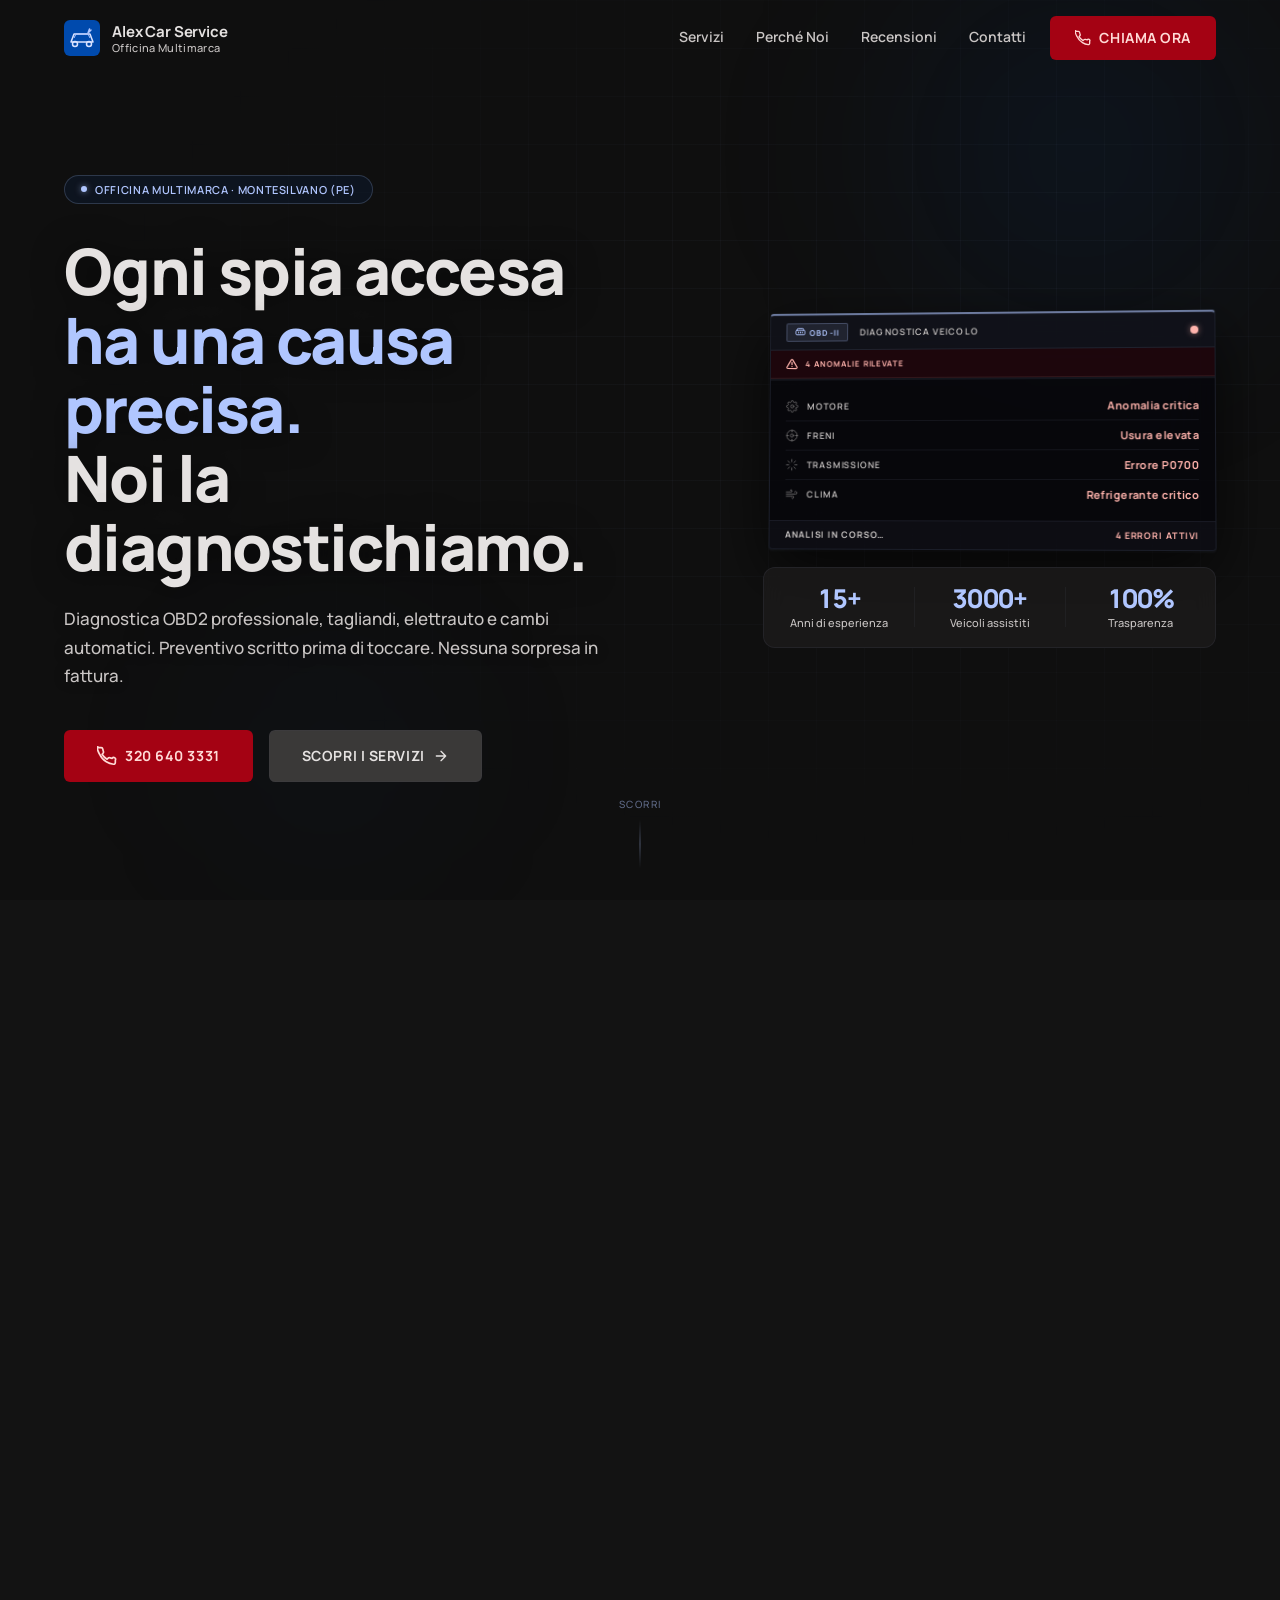
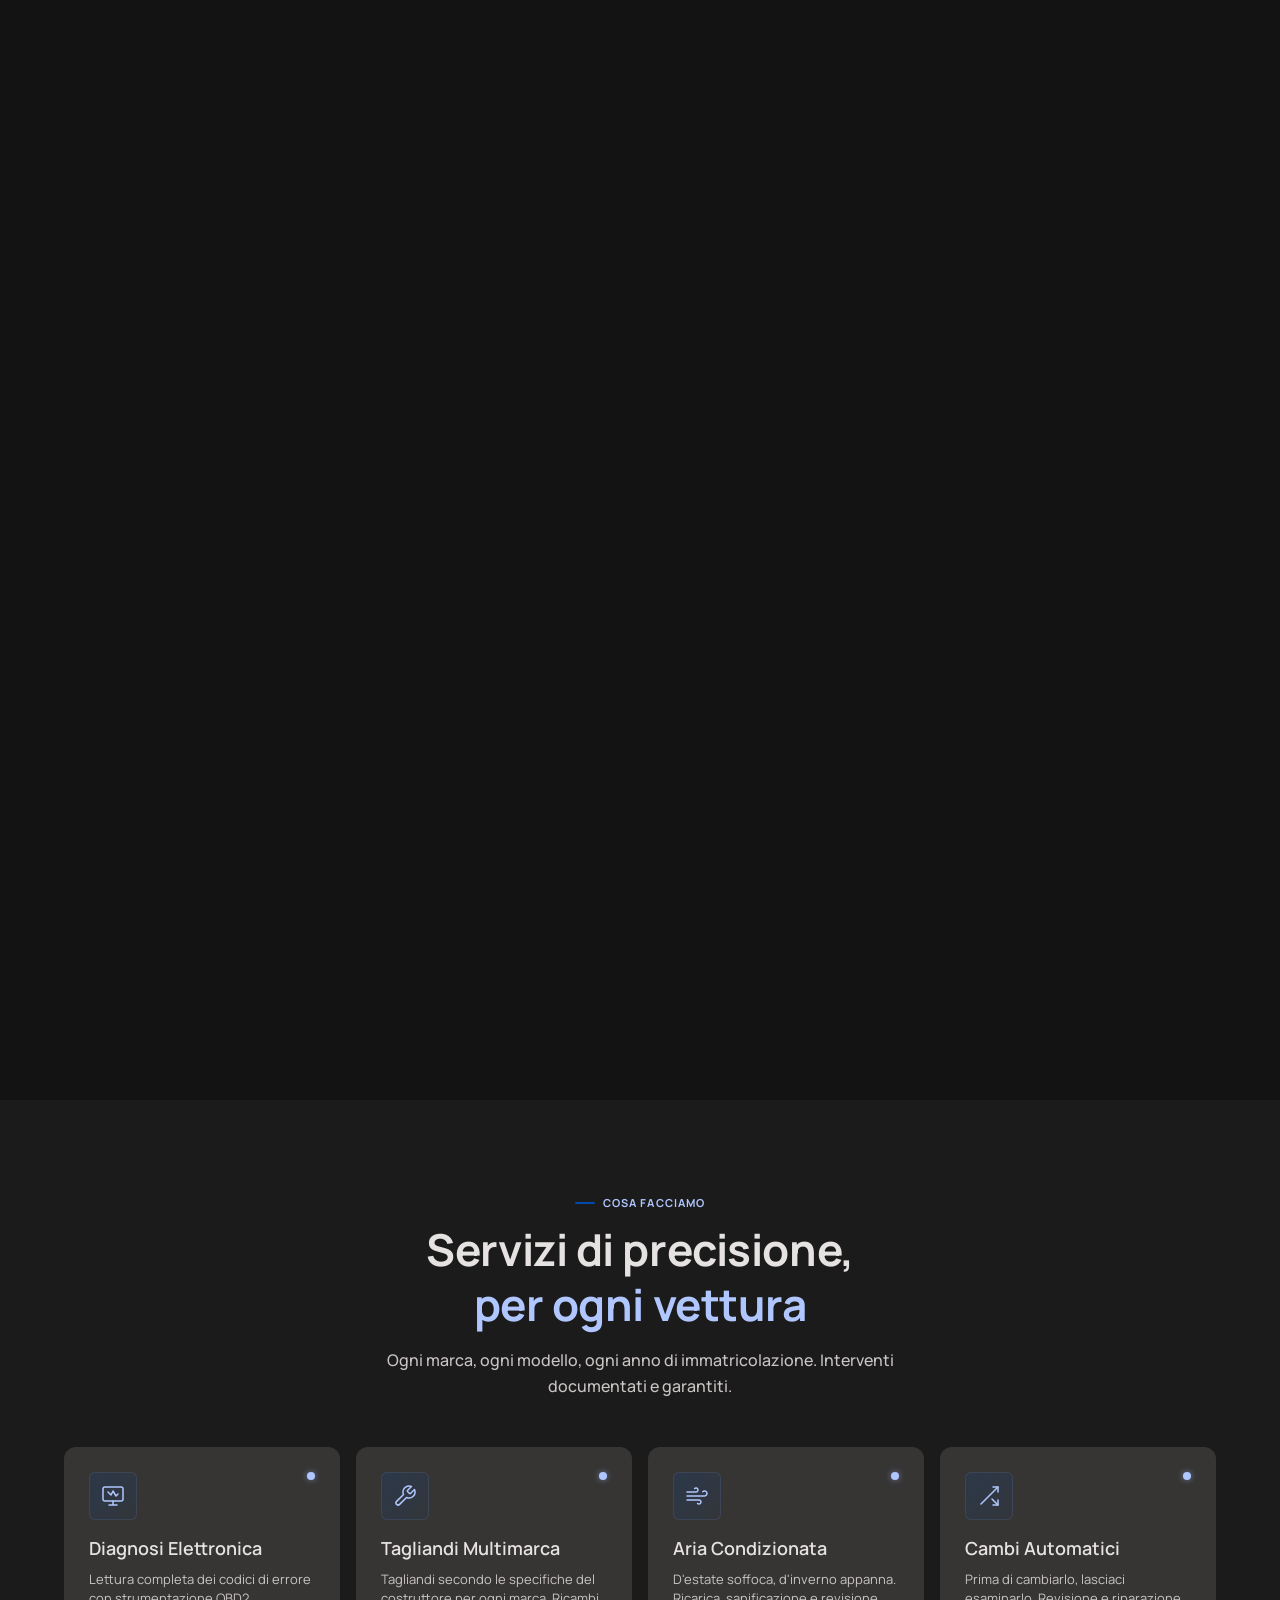
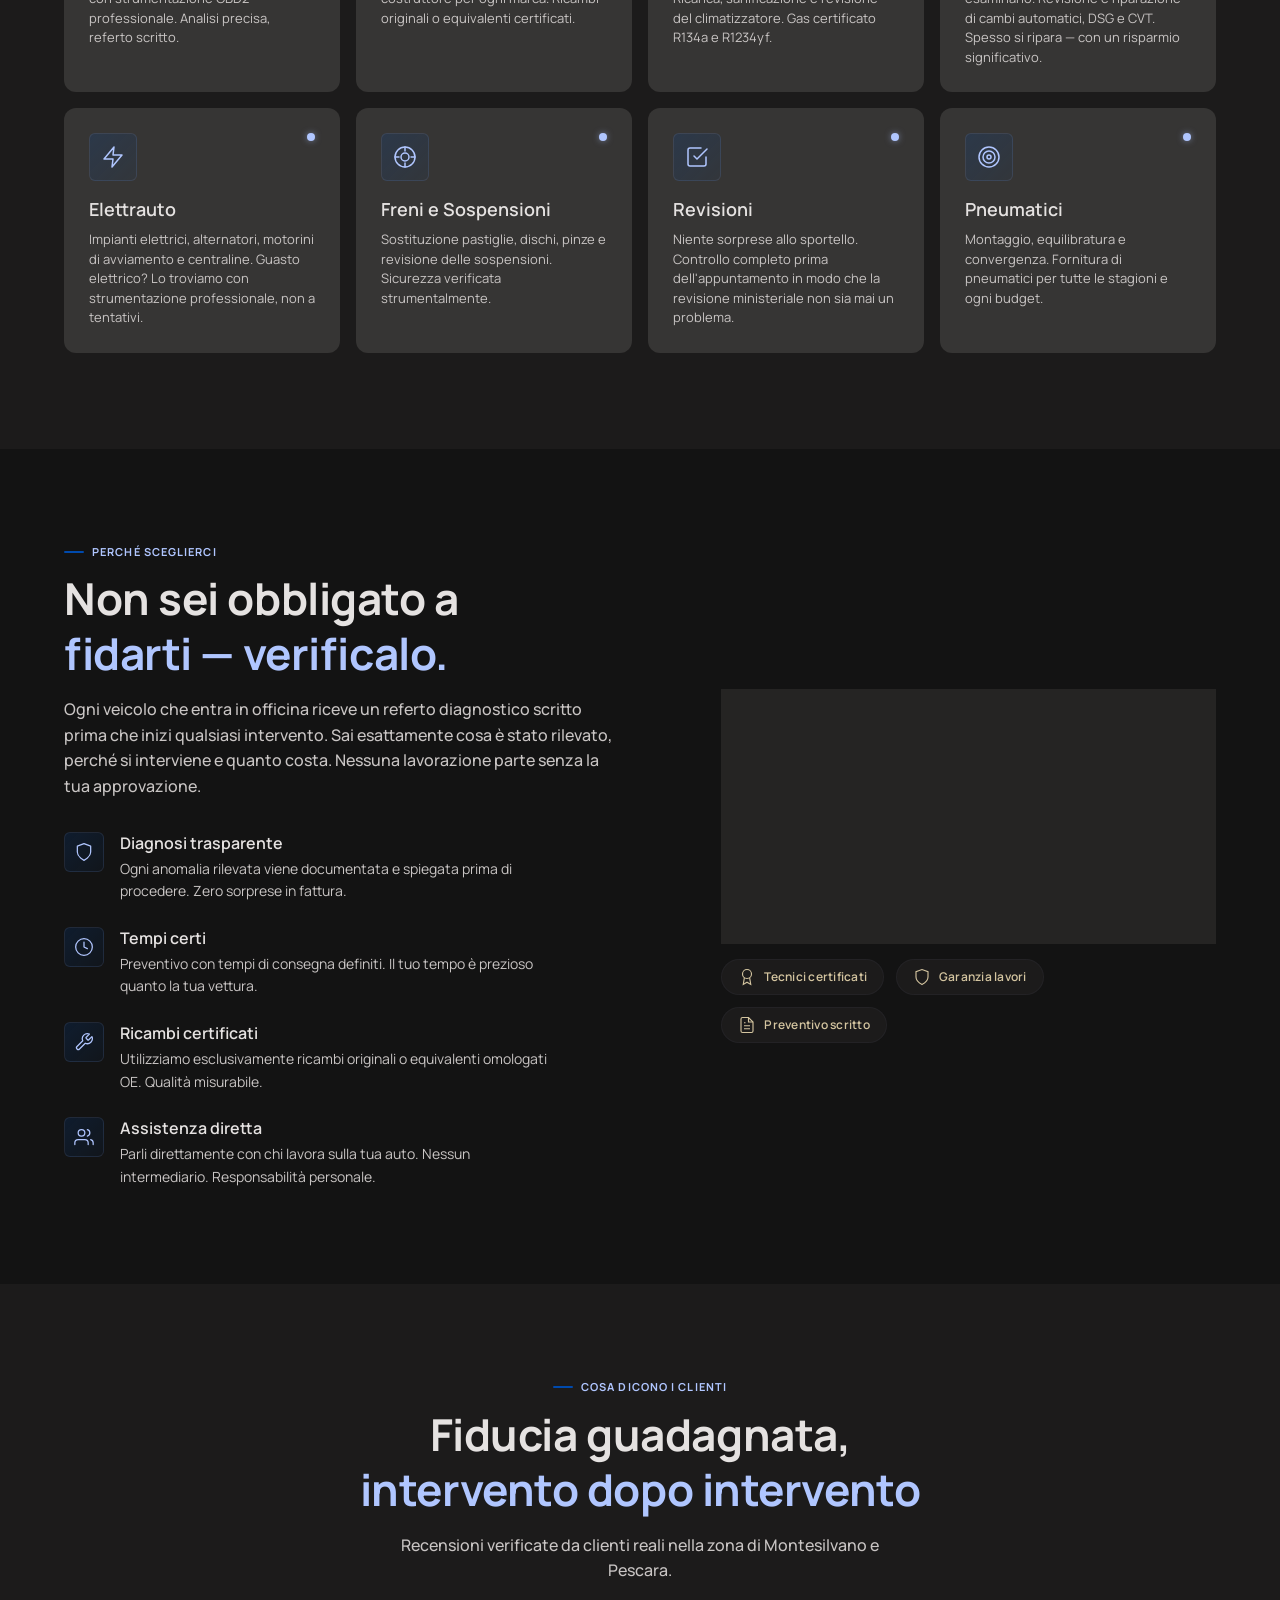
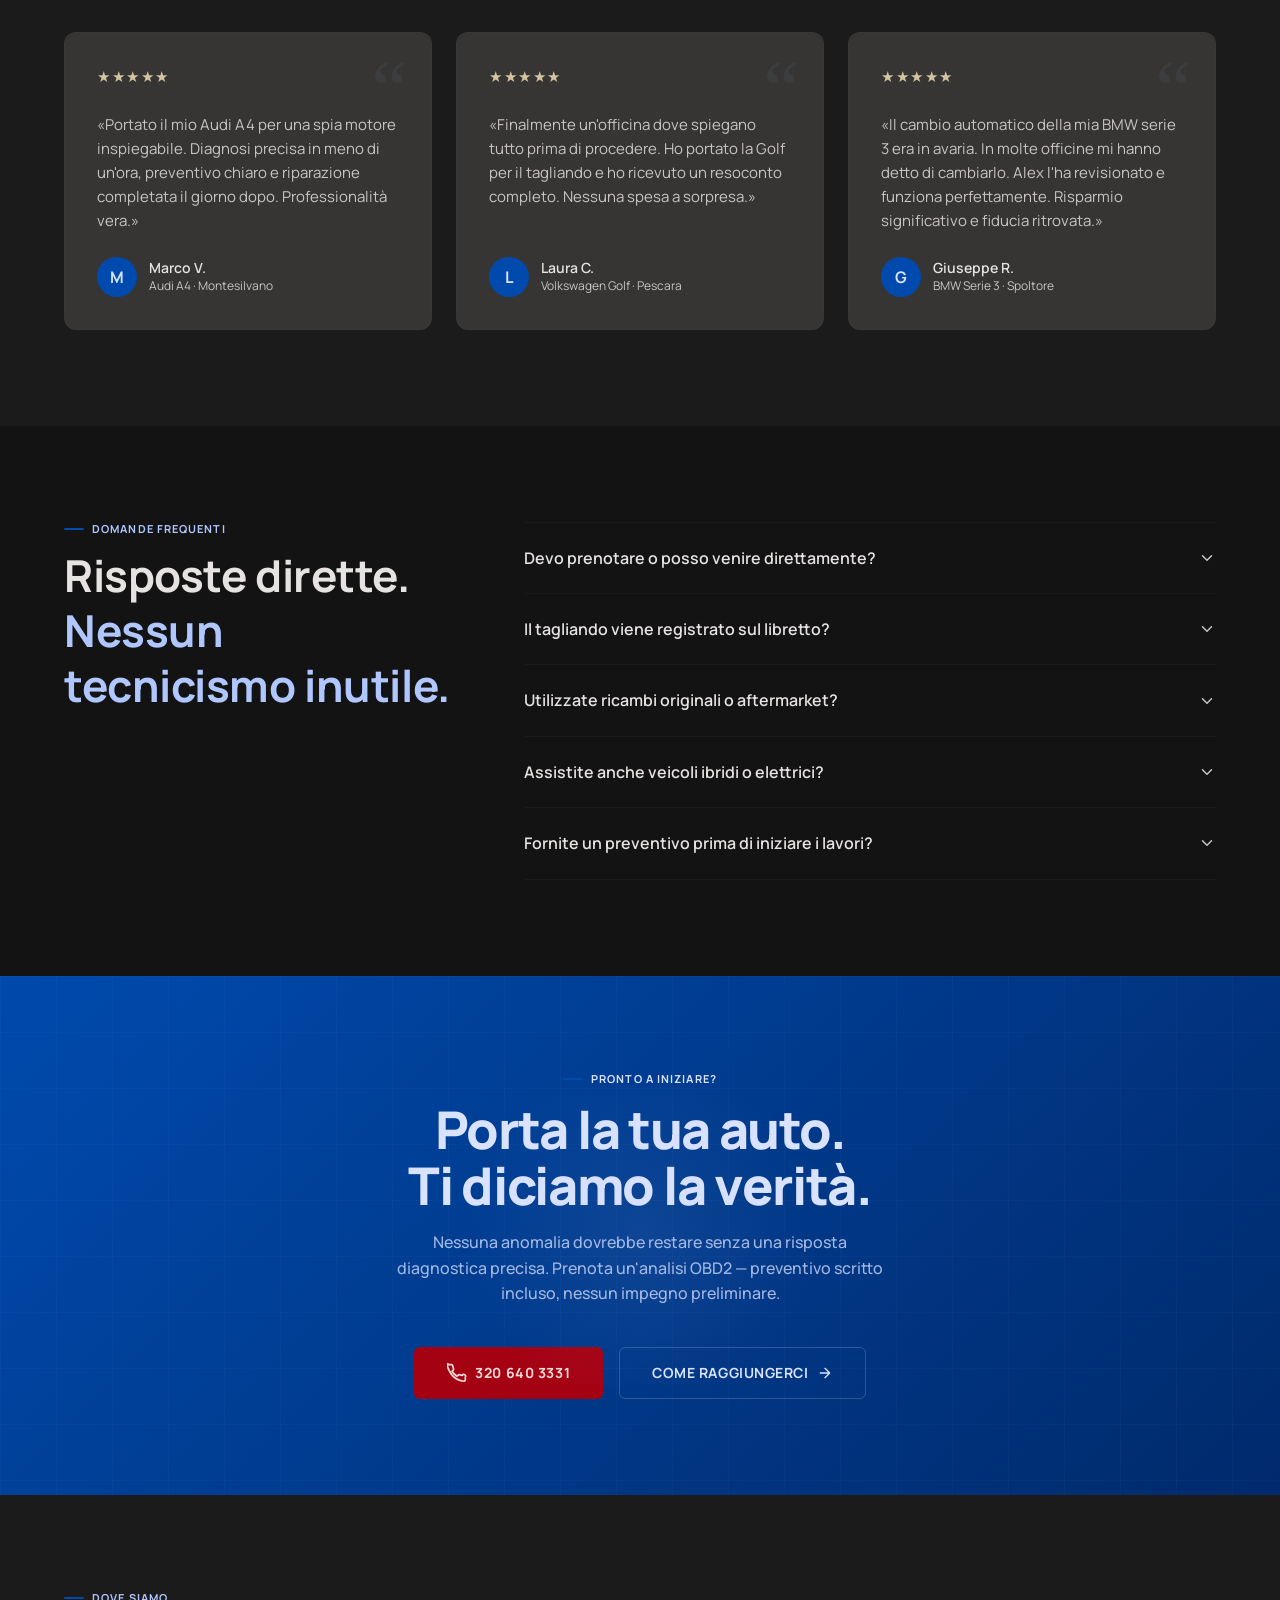
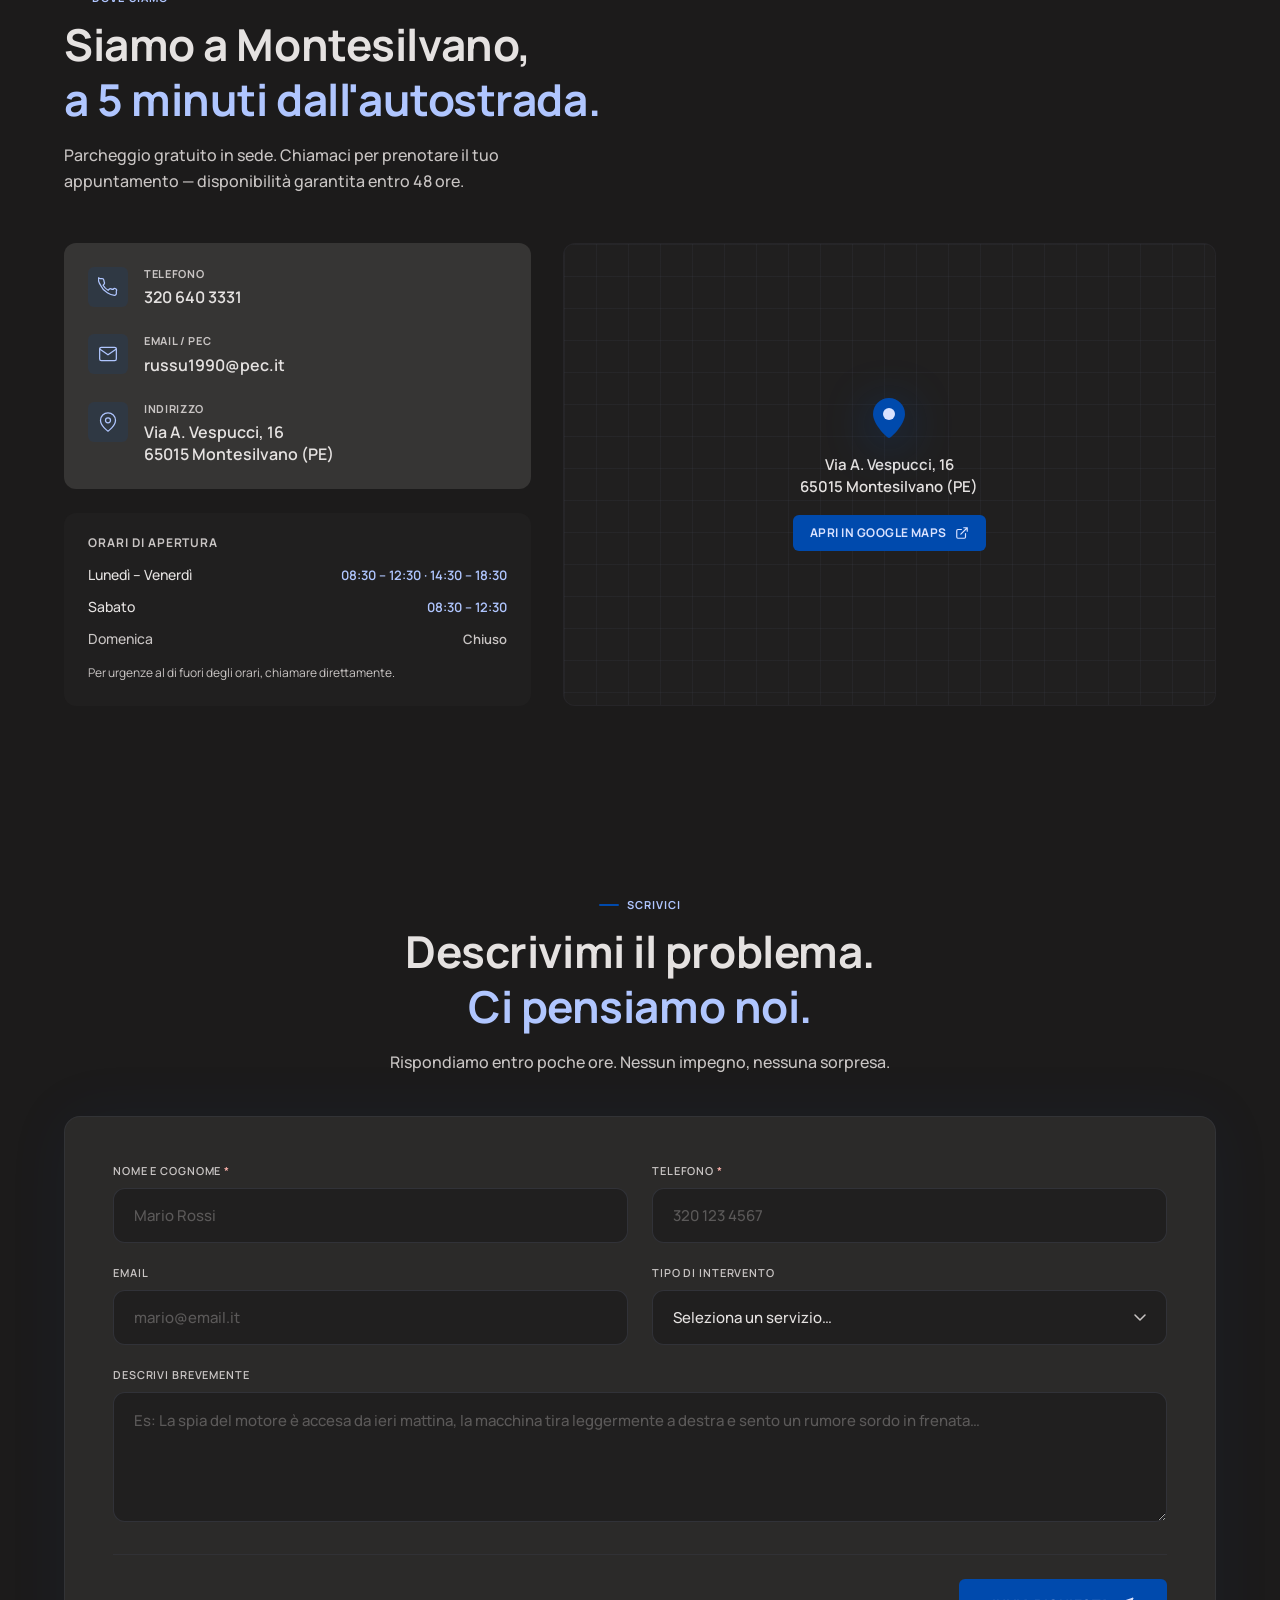
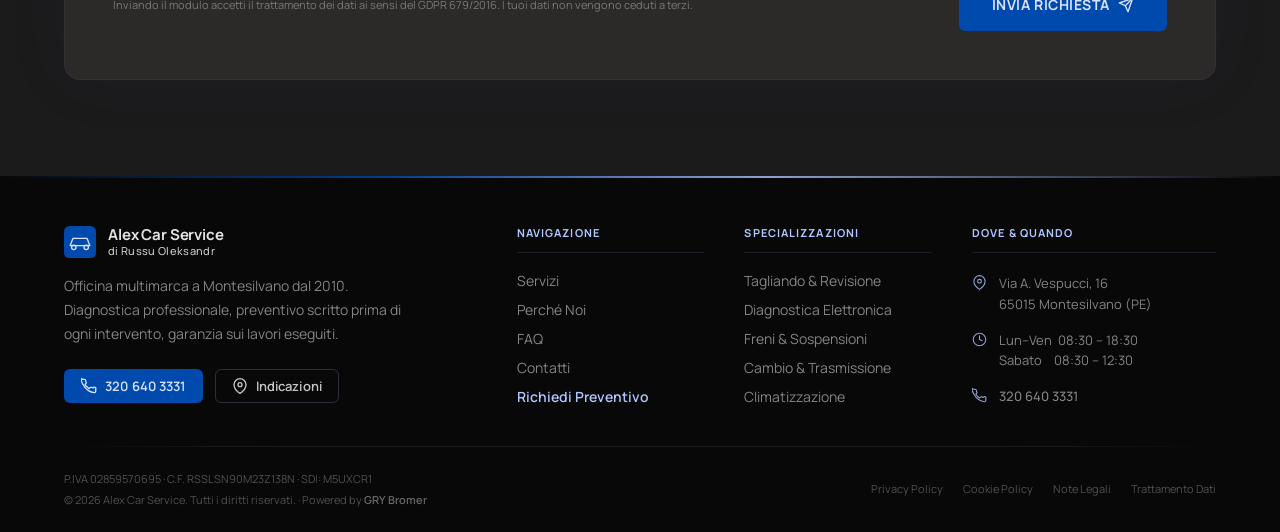
==== index.html @ 6b3c043e "Fix generale + asset" ====
<!DOCTYPE html>
<html lang="it">
<head>
  <meta charset="UTF-8" />
  <meta name="viewport" content="width=device-width, initial-scale=1.0" />
  <meta name="description" content="Officina Alex Car Service – Diagnosi elettronica, tagliandi multimarca, aria condizionata e molto altro a Montesilvano (PE). Chiamaci al 320 640 3331." />
  <title>Alex Car Service – Officina a Montesilvano</title>
  <link rel="preconnect" href="https://fonts.googleapis.com" />
  <link rel="preconnect" href="https://fonts.gstatic.com" crossorigin />
  <link href="https://fonts.googleapis.com/css2?family=Manrope:wght@400;500;600;700;800&display=swap" rel="stylesheet" />
  <link rel="stylesheet" href="style.css" />
</head>
<body>

  <!-- Skip to content -->
  <a href="#main" class="skip-link">Vai al contenuto</a>

  <!-- ═══════════════════════════════════════════════════════
       NAVIGATION
  ═══════════════════════════════════════════════════════ -->
  <header class="nav-header" id="nav-header" role="banner">
    <div class="container nav-inner">
      <a href="#" class="nav-logo" aria-label="Alex Car Service – torna all'inizio">
        <svg width="36" height="36" viewBox="0 0 36 36" fill="none" aria-hidden="true" focusable="false">
          <rect width="36" height="36" rx="6" fill="#004AAD"/>
          <path d="M7 22l3-8h16l3 8H7z" stroke="#d9e2ff" stroke-width="1.5" stroke-linejoin="round" fill="none"/>
          <circle cx="11" cy="24" r="2.5" stroke="#d9e2ff" stroke-width="1.5" fill="none"/>
          <circle cx="25" cy="24" r="2.5" stroke="#d9e2ff" stroke-width="1.5" fill="none"/>
          <path d="M10 18l2-4h12l2 4" stroke="#b0c6ff" stroke-width="1" fill="none"/>
          <path d="M24 13l3-3M24 13l1.5-4" stroke="#b0c6ff" stroke-width="1.5" stroke-linecap="round"/>
        </svg>
        <span class="nav-logo-text">
          <span class="nav-logo-main">Alex Car Service</span>
          <span class="nav-logo-sub">Officina Multimarca</span>
        </span>
      </a>

      <nav class="nav-links" id="nav-links" role="navigation" aria-label="Navigazione principale">
        <button class="nav-close" id="nav-close" aria-label="Chiudi menu">
          <svg width="20" height="20" viewBox="0 0 24 24" fill="none" stroke="currentColor" stroke-width="2.5" stroke-linecap="round" aria-hidden="true">
            <line x1="18" y1="6" x2="6" y2="18"/><line x1="6" y1="6" x2="18" y2="18"/>
          </svg>
        </button>
        <a href="#servizi" class="nav-link">Servizi</a>
        <a href="#perche-noi" class="nav-link">Perché Noi</a>
        <a href="#testimonianze" class="nav-link">Recensioni</a>
        <a href="#contatti" class="nav-link">Contatti</a>
        <a href="tel:+393206403331" class="nav-mobile-cta" aria-label="Chiama ora 320 640 3331">
          <svg width="15" height="15" viewBox="0 0 24 24" fill="none" stroke="currentColor" stroke-width="2" stroke-linecap="round" stroke-linejoin="round" aria-hidden="true">
            <path d="M22 16.92v3a2 2 0 01-2.18 2 19.79 19.79 0 01-8.63-3.07A19.5 19.5 0 013.07 9.81a19.79 19.79 0 01-3.07-8.67A2 2 0 012 2h3a2 2 0 012 1.72c.127.96.361 1.903.7 2.81a2 2 0 01-.45 2.11L6.09 9.91a16 16 0 006 6l1.27-1.27a2 2 0 012.11-.45c.907.339 1.85.573 2.81.7A2 2 0 0122 16.92z"/>
          </svg>
          Chiama Ora
        </a>
      </nav>

      <a href="tel:+393206403331" class="btn btn-emergency nav-cta" aria-label="Chiama ora 320 640 3331">
        <svg width="16" height="16" viewBox="0 0 24 24" fill="none" stroke="currentColor" stroke-width="2" stroke-linecap="round" stroke-linejoin="round" aria-hidden="true">
          <path d="M22 16.92v3a2 2 0 01-2.18 2 19.79 19.79 0 01-8.63-3.07A19.5 19.5 0 013.07 9.81a19.79 19.79 0 01-3.07-8.67A2 2 0 012 2h3a2 2 0 012 1.72c.127.96.361 1.903.7 2.81a2 2 0 01-.45 2.11L6.09 9.91a16 16 0 006 6l1.27-1.27a2 2 0 012.11-.45c.907.339 1.85.573 2.81.7A2 2 0 0122 16.92z"/>
        </svg>
        Chiama Ora
      </a>

      <button class="nav-toggle" id="nav-toggle" aria-label="Apri menu" aria-expanded="false" aria-controls="nav-links">
        <span></span><span></span><span></span>
      </button>
    </div>
  </header>

  <main id="main">

    <!-- ═══════════════════════════════════════════════════════
         HERO
    ═══════════════════════════════════════════════════════ -->
    <div class="hero-scroll-wrapper">
    <section class="hero" aria-labelledby="hero-headline">
      <div class="hero-bg" aria-hidden="true">
        <video
          id="hero-video"
          class="hero-video"
          preload="auto"
          muted
          playsinline
          aria-hidden="true"
        >
          <source src="brand_assets/output.mp4" type="video/mp4" />
        </video>
        <div class="hero-video-overlay"></div>
        <div class="hero-grid"></div>
        <div class="hero-glow hero-glow-1"></div>
        <div class="hero-glow hero-glow-2"></div>
      </div>

      <div class="container hero-inner">
        <div class="hero-content reveal">
          <div class="hero-badge">
            <span class="badge-dot" aria-hidden="true"></span>
            <span>Officina Multimarca · Montesilvano (PE)</span>
          </div>
          <h1 id="hero-headline" class="hero-headline">
            Ogni spia accesa<br />
            <em>ha una causa precisa.</em>
            Noi la diagnostichiamo.
          </h1>
          <p class="hero-body">
            Diagnostica OBD2 professionale, tagliandi, elettrauto e cambi automatici.
            Preventivo scritto prima di toccare. Nessuna sorpresa in fattura.
          </p>
          <div class="hero-actions">
            <a href="tel:+393206403331" class="btn btn-emergency btn-lg" aria-label="Chiama 320 640 3331">
              <svg width="20" height="20" viewBox="0 0 24 24" fill="none" stroke="currentColor" stroke-width="2" stroke-linecap="round" stroke-linejoin="round" aria-hidden="true">
                <path d="M22 16.92v3a2 2 0 01-2.18 2 19.79 19.79 0 01-8.63-3.07A19.5 19.5 0 013.07 9.81a19.79 19.79 0 01-3.07-8.67A2 2 0 012 2h3a2 2 0 012 1.72c.127.96.361 1.903.7 2.81a2 2 0 01-.45 2.11L6.09 9.91a16 16 0 006 6l1.27-1.27a2 2 0 012.11-.45c.907.339 1.85.573 2.81.7A2 2 0 0122 16.92z"/>
              </svg>
              320 640 3331
            </a>
            <a href="#servizi" class="btn btn-secondary btn-lg">
              Scopri i servizi
              <svg width="16" height="16" viewBox="0 0 24 24" fill="none" stroke="currentColor" stroke-width="2" stroke-linecap="round" stroke-linejoin="round" aria-hidden="true">
                <path d="M5 12h14M12 5l7 7-7 7"/>
              </svg>
            </a>
          </div>
        </div>

        <div class="hero-visual reveal reveal-delay-1" aria-hidden="true">
          <div class="hero-card" id="diag-card">
            <div class="hero-card-header">
              <div class="diag-obd-label">
                <svg width="11" height="11" viewBox="0 0 24 24" fill="none" stroke="currentColor" stroke-width="2" stroke-linecap="round" stroke-linejoin="round" aria-hidden="true"><rect x="2" y="7" width="20" height="10" rx="2"/><path d="M8 11v2M12 11v2M16 11v2"/><path d="M5 7V5a2 2 0 012-2h10a2 2 0 012 2v2"/></svg>
                <span>OBD-II</span>
              </div>
              <span class="diag-header-title">Diagnostica Veicolo</span>
              <span class="status-dot status-critical" id="diag-status-dot" title="Critico"></span>
            </div>

            <div class="diag-alert" id="diag-alert" data-state="critical">
              <svg width="12" height="12" viewBox="0 0 24 24" fill="none" stroke="currentColor" stroke-width="2.5" stroke-linecap="round" stroke-linejoin="round" aria-hidden="true"><path d="M10.29 3.86L1.82 18a2 2 0 001.71 3h16.94a2 2 0 001.71-3L13.71 3.86a2 2 0 00-3.42 0z"/><line x1="12" y1="9" x2="12" y2="13"/><line x1="12" y1="17" x2="12.01" y2="17"/></svg>
              <span id="diag-alert-text">4 anomalie rilevate</span>
            </div>

            <div class="diag-scan-bar"><div class="diag-scan-fill" id="diag-scan-fill"></div></div>

            <div class="hero-card-body">
              <div class="diag-row">
                <svg class="diag-row-icon" width="13" height="13" viewBox="0 0 24 24" fill="none" stroke="currentColor" stroke-width="1.5" stroke-linecap="round" stroke-linejoin="round" aria-hidden="true"><circle cx="12" cy="12" r="3"/><path d="M19.4 15a1.65 1.65 0 00.33 1.82l.06.06a2 2 0 010 2.83 2 2 0 01-2.83 0l-.06-.06a1.65 1.65 0 00-1.82-.33 1.65 1.65 0 00-1 1.51V21a2 2 0 01-4 0v-.09A1.65 1.65 0 009 19.4a1.65 1.65 0 00-1.82.33l-.06.06a2 2 0 01-2.83 0 2 2 0 010-2.83l.06-.06A1.65 1.65 0 004.68 15a1.65 1.65 0 00-1.51-1H3a2 2 0 010-4h.09A1.65 1.65 0 004.6 9a1.65 1.65 0 00-.33-1.82l-.06-.06a2 2 0 010-2.83 2 2 0 012.83 0l.06.06A1.65 1.65 0 009 4.68a1.65 1.65 0 001-1.51V3a2 2 0 014 0v.09a1.65 1.65 0 001 1.51 1.65 1.65 0 001.82-.33l.06-.06a2 2 0 012.83 0 2 2 0 010 2.83l-.06.06A1.65 1.65 0 0019.4 9a1.65 1.65 0 001.51 1H21a2 2 0 010 4h-.09a1.65 1.65 0 00-1.51 1z"/></svg>
                <span class="diag-label">Motore</span>
                <span class="diag-val" id="dv-motore">Anomalia critica</span>
              </div>
              <div class="diag-row">
                <svg class="diag-row-icon" width="13" height="13" viewBox="0 0 24 24" fill="none" stroke="currentColor" stroke-width="1.5" stroke-linecap="round" stroke-linejoin="round" aria-hidden="true"><circle cx="12" cy="12" r="10"/><circle cx="12" cy="12" r="3"/><line x1="12" y1="2" x2="12" y2="5"/><line x1="12" y1="19" x2="12" y2="22"/><line x1="2" y1="12" x2="5" y2="12"/><line x1="19" y1="12" x2="22" y2="12"/></svg>
                <span class="diag-label">Freni</span>
                <span class="diag-val" id="dv-freni">Usura elevata</span>
              </div>
              <div class="diag-row">
                <svg class="diag-row-icon" width="13" height="13" viewBox="0 0 24 24" fill="none" stroke="currentColor" stroke-width="1.5" stroke-linecap="round" stroke-linejoin="round" aria-hidden="true"><path d="M12 2v4M12 18v4M4.93 4.93l2.83 2.83M16.24 16.24l2.83 2.83M2 12h4M18 12h4M4.93 19.07l2.83-2.83M16.24 7.76l2.83-2.83"/></svg>
                <span class="diag-label">Trasmissione</span>
                <span class="diag-val" id="dv-trasmissione">Errore P0700</span>
              </div>
              <div class="diag-row">
                <svg class="diag-row-icon" width="13" height="13" viewBox="0 0 24 24" fill="none" stroke="currentColor" stroke-width="1.5" stroke-linecap="round" stroke-linejoin="round" aria-hidden="true"><path d="M9.59 4.59A2 2 0 1111 8H2m10.59 11.41A2 2 0 1014 16H2m15.73-8.27A2.5 2.5 0 1119.5 12H2"/></svg>
                <span class="diag-label">Clima</span>
                <span class="diag-val" id="dv-clima">Refrigerante critico</span>
              </div>
            </div>

            <div class="hero-card-footer">
              <span class="label-sm" id="diag-footer-left" style="color:var(--on-surface-variant)">Analisi in corso…</span>
              <span class="label-sm" id="diag-footer-right" style="color:var(--secondary)">4 errori attivi</span>
            </div>
          </div>

          <div class="hero-stat-strip">
            <div class="hero-stat">
              <span class="hero-stat-num">15+</span>
              <span class="hero-stat-label">Anni di esperienza</span>
            </div>
            <div class="hero-stat-divider" aria-hidden="true"></div>
            <div class="hero-stat">
              <span class="hero-stat-num">3000+</span>
              <span class="hero-stat-label">Veicoli assistiti</span>
            </div>
            <div class="hero-stat-divider" aria-hidden="true"></div>
            <div class="hero-stat">
              <span class="hero-stat-num">100%</span>
              <span class="hero-stat-label">Trasparenza</span>
            </div>
          </div>
        </div>
      </div>

      <div class="hero-scroll-cue" aria-hidden="true">
        <span class="scroll-label">Scorri</span>
        <div class="scroll-line"></div>
      </div>

      <div class="hero-claim" id="hero-claim" aria-hidden="true">
        <p class="hero-claim-eyebrow">Officina multimarca · Montesilvano</p>
        <p class="hero-claim-text">Diagnosi che non mentono.</p>
      </div>
    </section>
    </div><!-- /.hero-scroll-wrapper -->

    <!-- ═══════════════════════════════════════════════════════
         SERVICES
    ═══════════════════════════════════════════════════════ -->
    <section class="section section-services" id="servizi" aria-labelledby="services-title">
      <div class="container">
        <div class="section-header centered reveal">
          <p class="section-eyebrow">Cosa facciamo</p>
          <h2 id="services-title" class="section-title">Servizi di precisione,<br /><span style="color:var(--primary)">per ogni vettura</span></h2>
          <p class="section-subtitle">Ogni marca, ogni modello, ogni anno di immatricolazione. Interventi documentati e garantiti.</p>
        </div>

        <div class="services-grid">
          <!-- Diagnosi Elettronica -->
          <article class="service-card reveal" aria-labelledby="svc-diagnosi">
            <div class="service-card-inner">
              <div class="service-icon-wrap">
                <svg width="24" height="24" viewBox="0 0 24 24" fill="none" stroke="currentColor" stroke-width="1.5" stroke-linecap="round" stroke-linejoin="round" aria-hidden="true">
                  <rect x="2" y="3" width="20" height="14" rx="2"/>
                  <path d="M8 21h8M12 17v4"/>
                  <path d="M7 8l3 3 2-4 3 5 2-2"/>
                </svg>
              </div>
              <div class="service-content">
                <h3 id="svc-diagnosi" class="service-title">Diagnosi Elettronica</h3>
                <p class="service-desc">Lettura completa dei codici di errore con strumentazione OBD2 professionale. Analisi precisa, referto scritto.</p>
              </div>
              <span class="status-dot status-ok" title="Disponibile" aria-label="Disponibile"></span>
            </div>
          </article>

          <!-- Tagliandi Multimarca -->
          <article class="service-card reveal reveal-delay-1" aria-labelledby="svc-tagliandi">
            <div class="service-card-inner">
              <div class="service-icon-wrap">
                <svg width="24" height="24" viewBox="0 0 24 24" fill="none" stroke="currentColor" stroke-width="1.5" stroke-linecap="round" stroke-linejoin="round" aria-hidden="true">
                  <path d="M14.7 6.3a1 1 0 000 1.4l1.6 1.6a1 1 0 001.4 0l3.77-3.77a6 6 0 01-7.94 7.94l-6.91 6.91a2.12 2.12 0 01-3-3l6.91-6.91a6 6 0 017.94-7.94l-3.76 3.76z"/>
                </svg>
              </div>
              <div class="service-content">
                <h3 id="svc-tagliandi" class="service-title">Tagliandi Multimarca</h3>
                <p class="service-desc">Tagliandi secondo le specifiche del costruttore per ogni marca. Ricambi originali o equivalenti certificati.</p>
              </div>
              <span class="status-dot status-ok" title="Disponibile" aria-label="Disponibile"></span>
            </div>
          </article>

          <!-- Aria Condizionata -->
          <article class="service-card reveal reveal-delay-2" aria-labelledby="svc-clima">
            <div class="service-card-inner">
              <div class="service-icon-wrap">
                <svg width="24" height="24" viewBox="0 0 24 24" fill="none" stroke="currentColor" stroke-width="1.5" stroke-linecap="round" stroke-linejoin="round" aria-hidden="true">
                  <path d="M9.59 4.59A2 2 0 1111 8H2m10.59 11.41A2 2 0 1014 16H2m15.73-8.27A2.5 2.5 0 1119.5 12H2"/>
                </svg>
              </div>
              <div class="service-content">
                <h3 id="svc-clima" class="service-title">Aria Condizionata</h3>
                <p class="service-desc">D'estate soffoca, d'inverno appanna. Ricarica, sanificazione e revisione del climatizzatore. Gas certificato R134a e R1234yf.</p>
              </div>
              <span class="status-dot status-ok" title="Disponibile" aria-label="Disponibile"></span>
            </div>
          </article>

          <!-- Cambi Automatici -->
          <article class="service-card reveal reveal-delay-3" aria-labelledby="svc-cambi">
            <div class="service-card-inner">
              <div class="service-icon-wrap">
                <svg width="24" height="24" viewBox="0 0 24 24" fill="none" stroke="currentColor" stroke-width="1.5" stroke-linecap="round" stroke-linejoin="round" aria-hidden="true">
                  <polyline points="16 3 21 3 21 8"/><line x1="4" y1="20" x2="21" y2="3"/>
                  <polyline points="21 16 21 21 16 21"/><line x1="15" y1="15" x2="21" y2="21"/>
                </svg>
              </div>
              <div class="service-content">
                <h3 id="svc-cambi" class="service-title">Cambi Automatici</h3>
                <p class="service-desc">Prima di cambiarlo, lasciaci esaminarlo. Revisione e riparazione di cambi automatici, DSG e CVT. Spesso si ripara — con un risparmio significativo.</p>
              </div>
              <span class="status-dot status-ok" title="Disponibile" aria-label="Disponibile"></span>
            </div>
          </article>

          <!-- Elettrauto -->
          <article class="service-card reveal reveal-delay-1" aria-labelledby="svc-elettrauto">
            <div class="service-card-inner">
              <div class="service-icon-wrap">
                <svg width="24" height="24" viewBox="0 0 24 24" fill="none" stroke="currentColor" stroke-width="1.5" stroke-linecap="round" stroke-linejoin="round" aria-hidden="true">
                  <path d="M13 2L3 14h9l-1 8 10-12h-9l1-8z"/>
                </svg>
              </div>
              <div class="service-content">
                <h3 id="svc-elettrauto" class="service-title">Elettrauto</h3>
                <p class="service-desc">Impianti elettrici, alternatori, motorini di avviamento e centraline. Guasto elettrico? Lo troviamo con strumentazione professionale, non a tentativi.</p>
              </div>
              <span class="status-dot status-ok" title="Disponibile" aria-label="Disponibile"></span>
            </div>
          </article>

          <!-- Freni & Sospensioni -->
          <article class="service-card reveal reveal-delay-2" aria-labelledby="svc-freni">
            <div class="service-card-inner">
              <div class="service-icon-wrap">
                <svg width="24" height="24" viewBox="0 0 24 24" fill="none" stroke="currentColor" stroke-width="1.5" stroke-linecap="round" stroke-linejoin="round" aria-hidden="true">
                  <circle cx="12" cy="12" r="10"/>
                  <circle cx="12" cy="12" r="4"/>
                  <path d="M12 2v4M12 18v4M2 12h4M18 12h4"/>
                </svg>
              </div>
              <div class="service-content">
                <h3 id="svc-freni" class="service-title">Freni e Sospensioni</h3>
                <p class="service-desc">Sostituzione pastiglie, dischi, pinze e revisione delle sospensioni. Sicurezza verificata strumentalmente.</p>
              </div>
              <span class="status-dot status-ok" title="Disponibile" aria-label="Disponibile"></span>
            </div>
          </article>

          <!-- Revisioni -->
          <article class="service-card reveal reveal-delay-2" aria-labelledby="svc-revisioni">
            <div class="service-card-inner">
              <div class="service-icon-wrap">
                <svg width="24" height="24" viewBox="0 0 24 24" fill="none" stroke="currentColor" stroke-width="1.5" stroke-linecap="round" stroke-linejoin="round" aria-hidden="true">
                  <path d="M9 11l3 3L22 4"/><path d="M21 12v7a2 2 0 01-2 2H5a2 2 0 01-2-2V5a2 2 0 012-2h11"/>
                </svg>
              </div>
              <div class="service-content">
                <h3 id="svc-revisioni" class="service-title">Revisioni</h3>
                <p class="service-desc">Niente sorprese allo sportello. Controllo completo prima dell'appuntamento in modo che la revisione ministeriale non sia mai un problema.</p>
              </div>
              <span class="status-dot status-ok" title="Disponibile" aria-label="Disponibile"></span>
            </div>
          </article>

          <!-- Pneumatici -->
          <article class="service-card reveal reveal-delay-3" aria-labelledby="svc-pneumatici">
            <div class="service-card-inner">
              <div class="service-icon-wrap">
                <svg width="24" height="24" viewBox="0 0 24 24" fill="none" stroke="currentColor" stroke-width="1.5" stroke-linecap="round" stroke-linejoin="round" aria-hidden="true">
                  <circle cx="12" cy="12" r="10"/>
                  <circle cx="12" cy="12" r="6"/>
                  <circle cx="12" cy="12" r="2"/>
                </svg>
              </div>
              <div class="service-content">
                <h3 id="svc-pneumatici" class="service-title">Pneumatici</h3>
                <p class="service-desc">Montaggio, equilibratura e convergenza. Fornitura di pneumatici per tutte le stagioni e ogni budget.</p>
              </div>
              <span class="status-dot status-ok" title="Disponibile" aria-label="Disponibile"></span>
            </div>
          </article>
        </div>
      </div>
    </section>

    <!-- ═══════════════════════════════════════════════════════
         WHY CHOOSE US
    ═══════════════════════════════════════════════════════ -->
    <section class="section section-why" id="perche-noi" aria-labelledby="why-title">
      <div class="container">
        <div class="why-inner">
          <div class="why-content reveal">
            <p class="section-eyebrow">Perché sceglierci</p>
            <h2 id="why-title" class="section-title">Non sei obbligato a<br /><span style="color:var(--primary)">fidarti — verificalo.</span></h2>
            <p class="why-lead">Ogni veicolo che entra in officina riceve un referto diagnostico scritto prima che inizi qualsiasi intervento. Sai esattamente cosa è stato rilevato, perché si interviene e quanto costa. Nessuna lavorazione parte senza la tua approvazione.</p>

            <div class="pillars-list">
              <div class="pillar">
                <div class="pillar-icon" aria-hidden="true">
                  <svg width="20" height="20" viewBox="0 0 24 24" fill="none" stroke="#b0c6ff" stroke-width="1.5" stroke-linecap="round" stroke-linejoin="round">
                    <path d="M12 22s8-4 8-10V5l-8-3-8 3v7c0 6 8 10 8 10z"/>
                  </svg>
                </div>
                <div>
                  <h3 class="pillar-title">Diagnosi trasparente</h3>
                  <p class="pillar-desc">Ogni anomalia rilevata viene documentata e spiegata prima di procedere. Zero sorprese in fattura.</p>
                </div>
              </div>

              <div class="pillar">
                <div class="pillar-icon" aria-hidden="true">
                  <svg width="20" height="20" viewBox="0 0 24 24" fill="none" stroke="#b0c6ff" stroke-width="1.5" stroke-linecap="round" stroke-linejoin="round">
                    <circle cx="12" cy="12" r="10"/><path d="M12 6v6l4 2"/>
                  </svg>
                </div>
                <div>
                  <h3 class="pillar-title">Tempi certi</h3>
                  <p class="pillar-desc">Preventivo con tempi di consegna definiti. Il tuo tempo è prezioso quanto la tua vettura.</p>
                </div>
              </div>

              <div class="pillar">
                <div class="pillar-icon" aria-hidden="true">
                  <svg width="20" height="20" viewBox="0 0 24 24" fill="none" stroke="#b0c6ff" stroke-width="1.5" stroke-linecap="round" stroke-linejoin="round">
                    <path d="M14.7 6.3a1 1 0 000 1.4l1.6 1.6a1 1 0 001.4 0l3.77-3.77a6 6 0 01-7.94 7.94l-6.91 6.91a2.12 2.12 0 01-3-3l6.91-6.91a6 6 0 017.94-7.94l-3.76 3.76z"/>
                  </svg>
                </div>
                <div>
                  <h3 class="pillar-title">Ricambi certificati</h3>
                  <p class="pillar-desc">Utilizziamo esclusivamente ricambi originali o equivalenti omologati OE. Qualità misurabile.</p>
                </div>
              </div>

              <div class="pillar">
                <div class="pillar-icon" aria-hidden="true">
                  <svg width="20" height="20" viewBox="0 0 24 24" fill="none" stroke="#b0c6ff" stroke-width="1.5" stroke-linecap="round" stroke-linejoin="round">
                    <path d="M17 21v-2a4 4 0 00-4-4H5a4 4 0 00-4 4v2"/><circle cx="9" cy="7" r="4"/>
                    <path d="M23 21v-2a4 4 0 00-3-3.87M16 3.13a4 4 0 010 7.75"/>
                  </svg>
                </div>
                <div>
                  <h3 class="pillar-title">Assistenza diretta</h3>
                  <p class="pillar-desc">Parli direttamente con chi lavora sulla tua auto. Nessun intermediario. Responsabilità personale.</p>
                </div>
              </div>
            </div>
          </div>

          <div class="why-visual reveal reveal-delay-1" aria-hidden="true">
            <div class="spec-panel glass">
              <div class="spec-panel-header">
                <span class="label-sm" style="color:var(--on-surface-variant);letter-spacing:0.08em;text-transform:uppercase">Report Diagnostico</span>
                <span class="badge badge-primary">Completato</span>
              </div>
              <div class="spec-list">
                <div class="spec-item">
                  <span class="spec-key">Centralina ECU</span>
                  <div class="spec-bar-wrap"><div class="spec-bar" style="--fill:92%"></div></div>
                  <span class="spec-pct" style="color:var(--primary)">92%</span>
                </div>
                <div class="spec-item">
                  <span class="spec-key">Impianto frenante</span>
                  <div class="spec-bar-wrap"><div class="spec-bar" style="--fill:88%"></div></div>
                  <span class="spec-pct" style="color:var(--primary)">88%</span>
                </div>
                <div class="spec-item">
                  <span class="spec-key">Trasmissione</span>
                  <div class="spec-bar-wrap"><div class="spec-bar" style="--fill:95%"></div></div>
                  <span class="spec-pct" style="color:var(--primary)">95%</span>
                </div>
                <div class="spec-item">
                  <span class="spec-key">Impianto climatiz.</span>
                  <div class="spec-bar-wrap"><div class="spec-bar spec-bar-warn" style="--fill:61%"></div></div>
                  <span class="spec-pct" style="color:var(--tertiary)">61%</span>
                </div>
                <div class="spec-item">
                  <span class="spec-key">Batteria</span>
                  <div class="spec-bar-wrap"><div class="spec-bar" style="--fill:79%"></div></div>
                  <span class="spec-pct" style="color:var(--primary)">79%</span>
                </div>
              </div>
              <div class="spec-footer">
                <svg width="16" height="16" viewBox="0 0 24 24" fill="none" stroke="#b0c6ff" stroke-width="1.5" stroke-linecap="round" stroke-linejoin="round">
                  <path d="M9 11l3 3L22 4"/><path d="M21 12v7a2 2 0 01-2 2H5a2 2 0 01-2-2V5a2 2 0 012-2h11"/>
                </svg>
                <span class="label-sm" style="color:var(--on-surface-variant)">Analisi completata — 1 attenzione rilevata</span>
              </div>
            </div>

            <div class="cert-strip">
              <div class="cert-badge">
                <svg width="18" height="18" viewBox="0 0 24 24" fill="none" stroke="#d4c5a0" stroke-width="1.5">
                  <circle cx="12" cy="8" r="6"/><path d="M15.477 12.89L17 22l-5-3-5 3 1.523-9.11"/>
                </svg>
                <span>Tecnici certificati</span>
              </div>
              <div class="cert-badge">
                <svg width="18" height="18" viewBox="0 0 24 24" fill="none" stroke="#d4c5a0" stroke-width="1.5">
                  <path d="M12 22s8-4 8-10V5l-8-3-8 3v7c0 6 8 10 8 10z"/>
                </svg>
                <span>Garanzia lavori</span>
              </div>
              <div class="cert-badge">
                <svg width="18" height="18" viewBox="0 0 24 24" fill="none" stroke="#d4c5a0" stroke-width="1.5">
                  <path d="M14 2H6a2 2 0 00-2 2v16a2 2 0 002 2h12a2 2 0 002-2V8z"/><path d="M14 2v6h6M16 13H8M16 17H8M10 9H8"/>
                </svg>
                <span>Preventivo scritto</span>
              </div>
            </div>
          </div>
        </div>
      </div>
    </section>

    <!-- ═══════════════════════════════════════════════════════
         TESTIMONIALS
    ═══════════════════════════════════════════════════════ -->
    <section class="section section-testimonials" id="testimonianze" aria-labelledby="testi-title">
      <div class="container">
        <div class="section-header centered reveal">
          <p class="section-eyebrow">Cosa dicono i clienti</p>
          <h2 id="testi-title" class="section-title">Fiducia guadagnata,<br /><span style="color:var(--primary)">intervento dopo intervento</span></h2>
          <p class="section-subtitle">Recensioni verificate da clienti reali nella zona di Montesilvano e Pescara.</p>
        </div>

        <div class="testimonials-grid">
          <blockquote class="testimonial-card reveal">
            <div class="testi-stars" aria-label="5 stelle su 5">
              <span aria-hidden="true">★★★★★</span>
            </div>
            <p class="testi-text">«Portato il mio Audi A4 per una spia motore inspiegabile. Diagnosi precisa in meno di un'ora, preventivo chiaro e riparazione completata il giorno dopo. Professionalità vera.»</p>
            <footer class="testi-author">
              <div class="testi-avatar" aria-hidden="true">M</div>
              <div>
                <cite class="testi-name">Marco V.</cite>
                <span class="testi-car">Audi A4 · Montesilvano</span>
              </div>
            </footer>
          </blockquote>

          <blockquote class="testimonial-card reveal reveal-delay-3">
            <div class="testi-stars" aria-label="5 stelle su 5">
              <span aria-hidden="true">★★★★★</span>
            </div>
            <p class="testi-text">«Finalmente un'officina dove spiegano tutto prima di procedere. Ho portato la Golf per il tagliando e ho ricevuto un resoconto completo. Nessuna spesa a sorpresa.»</p>
            <footer class="testi-author">
              <div class="testi-avatar" aria-hidden="true">L</div>
              <div>
                <cite class="testi-name">Laura C.</cite>
                <span class="testi-car">Volkswagen Golf · Pescara</span>
              </div>
            </footer>
          </blockquote>

          <blockquote class="testimonial-card reveal reveal-delay-4">
            <div class="testi-stars" aria-label="5 stelle su 5">
              <span aria-hidden="true">★★★★★</span>
            </div>
            <p class="testi-text">«Il cambio automatico della mia BMW serie 3 era in avaria. In molte officine mi hanno detto di cambiarlo. Alex l'ha revisionato e funziona perfettamente. Risparmio significativo e fiducia ritrovata.»</p>
            <footer class="testi-author">
              <div class="testi-avatar" aria-hidden="true">G</div>
              <div>
                <cite class="testi-name">Giuseppe R.</cite>
                <span class="testi-car">BMW Serie 3 · Spoltore</span>
              </div>
            </footer>
          </blockquote>
        </div>
      </div>
    </section>

    <!-- ═══════════════════════════════════════════════════════
         FAQ
    ═══════════════════════════════════════════════════════ -->
    <section class="section section-faq" id="faq" aria-labelledby="faq-title">
      <div class="container">
        <div class="faq-inner">
          <div class="faq-header reveal">
            <p class="section-eyebrow">Domande frequenti</p>
            <h2 id="faq-title" class="section-title">Risposte dirette.<br /><span style="color:var(--primary)">Nessun tecnicismo inutile.</span></h2>
          </div>
          <div class="faq-list reveal reveal-delay-1">
            <details class="faq-item">
              <summary class="faq-question">
                <span>Devo prenotare o posso venire direttamente?</span>
                <svg class="faq-icon" width="18" height="18" viewBox="0 0 24 24" fill="none" stroke="currentColor" stroke-width="2" stroke-linecap="round" stroke-linejoin="round" aria-hidden="true">
                  <path d="M6 9l6 6 6-6"/>
                </svg>
              </summary>
              <div class="faq-answer">
                <p>È preferibile chiamare al <a href="tel:+393206403331">320 640 3331</a> per concordare un orario. Garantisce tempi di attesa minimi e la disponibilità dell'attrezzatura necessaria.</p>
              </div>
            </details>

            <details class="faq-item">
              <summary class="faq-question">
                <span>Il tagliando viene registrato sul libretto?</span>
                <svg class="faq-icon" width="18" height="18" viewBox="0 0 24 24" fill="none" stroke="currentColor" stroke-width="2" stroke-linecap="round" stroke-linejoin="round" aria-hidden="true">
                  <path d="M6 9l6 6 6-6"/>
                </svg>
              </summary>
              <div class="faq-answer">
                <p>Sì. Ogni tagliando viene documentato sul libretto di manutenzione e registrato nei nostri archivi. La storia del veicolo è sempre tracciabile.</p>
              </div>
            </details>

            <details class="faq-item">
              <summary class="faq-question">
                <span>Utilizzate ricambi originali o aftermarket?</span>
                <svg class="faq-icon" width="18" height="18" viewBox="0 0 24 24" fill="none" stroke="currentColor" stroke-width="2" stroke-linecap="round" stroke-linejoin="round" aria-hidden="true">
                  <path d="M6 9l6 6 6-6"/>
                </svg>
              </summary>
              <div class="faq-answer">
                <p>Utilizziamo ricambi originali OEM o ricambi aftermarket equivalenti con certificazione OE. La scelta viene concordata con il cliente prima dell'intervento, insieme al preventivo.</p>
              </div>
            </details>

            <details class="faq-item">
              <summary class="faq-question">
                <span>Assistite anche veicoli ibridi o elettrici?</span>
                <svg class="faq-icon" width="18" height="18" viewBox="0 0 24 24" fill="none" stroke="currentColor" stroke-width="2" stroke-linecap="round" stroke-linejoin="round" aria-hidden="true">
                  <path d="M6 9l6 6 6-6"/>
                </svg>
              </summary>
              <div class="faq-answer">
                <p>Assistiamo veicoli ibridi. Per i veicoli 100% elettrici contattaci direttamente per verificare la compatibilità con il tipo di intervento richiesto.</p>
              </div>
            </details>

            <details class="faq-item">
              <summary class="faq-question">
                <span>Fornite un preventivo prima di iniziare i lavori?</span>
                <svg class="faq-icon" width="18" height="18" viewBox="0 0 24 24" fill="none" stroke="currentColor" stroke-width="2" stroke-linecap="round" stroke-linejoin="round" aria-hidden="true">
                  <path d="M6 9l6 6 6-6"/>
                </svg>
              </summary>
              <div class="faq-answer">
                <p>Sempre. Nessun intervento viene avviato senza preventivo scritto approvato dal cliente. È la nostra politica senza eccezioni.</p>
              </div>
            </details>
          </div>
        </div>
      </div>
    </section>

    <!-- ═══════════════════════════════════════════════════════
         FINAL CTA
    ═══════════════════════════════════════════════════════ -->
    <section class="section section-cta" aria-labelledby="cta-title">
      <div class="container">
        <div class="cta-block reveal">
          <div class="cta-glow" aria-hidden="true"></div>
          <p class="section-eyebrow" style="color:var(--on-primary-container)">Pronto a iniziare?</p>
          <h2 id="cta-title" class="cta-headline">Porta la tua auto.<br />Ti diciamo la verità.</h2>
          <p class="cta-body">Nessuna anomalia dovrebbe restare senza una risposta diagnostica precisa. Prenota un'analisi OBD2 — preventivo scritto incluso, nessun impegno preliminare.</p>
          <div class="cta-actions">
            <a href="tel:+393206403331" class="btn btn-emergency btn-lg" aria-label="Chiama 320 640 3331">
              <svg width="20" height="20" viewBox="0 0 24 24" fill="none" stroke="currentColor" stroke-width="2" stroke-linecap="round" stroke-linejoin="round" aria-hidden="true">
                <path d="M22 16.92v3a2 2 0 01-2.18 2 19.79 19.79 0 01-8.63-3.07A19.5 19.5 0 013.07 9.81a19.79 19.79 0 01-3.07-8.67A2 2 0 012 2h3a2 2 0 012 1.72c.127.96.361 1.903.7 2.81a2 2 0 01-.45 2.11L6.09 9.91a16 16 0 006 6l1.27-1.27a2 2 0 012.11-.45c.907.339 1.85.573 2.81.7A2 2 0 0122 16.92z"/>
              </svg>
              320 640 3331
            </a>
            <a href="#contatti" class="btn btn-ghost btn-lg">
              Come raggiungerci
              <svg width="16" height="16" viewBox="0 0 24 24" fill="none" stroke="currentColor" stroke-width="2" stroke-linecap="round" stroke-linejoin="round" aria-hidden="true">
                <path d="M5 12h14M12 5l7 7-7 7"/>
              </svg>
            </a>
          </div>
        </div>
      </div>
    </section>

    <!-- ═══════════════════════════════════════════════════════
         CONTACT
    ═══════════════════════════════════════════════════════ -->
    <section class="section section-contact" id="contatti" aria-labelledby="contact-title">
      <div class="container">
        <div class="section-header reveal">
          <p class="section-eyebrow">Dove siamo</p>
          <h2 id="contact-title" class="section-title">Siamo a Montesilvano,<br /><span style="color:var(--primary)">a 5 minuti dall'autostrada.</span></h2>
          <p class="section-subtitle">Parcheggio gratuito in sede. Chiamaci per prenotare il tuo appuntamento — disponibilità garantita entro 48 ore.</p>
        </div>

        <div class="contact-grid">
          <div class="contact-info reveal">
            <div class="contact-card">
              <div class="contact-item">
                <div class="contact-icon" aria-hidden="true">
                  <svg width="20" height="20" viewBox="0 0 24 24" fill="none" stroke="#b0c6ff" stroke-width="1.5" stroke-linecap="round" stroke-linejoin="round">
                    <path d="M22 16.92v3a2 2 0 01-2.18 2 19.79 19.79 0 01-8.63-3.07A19.5 19.5 0 013.07 9.81a19.79 19.79 0 01-3.07-8.67A2 2 0 012 2h3a2 2 0 012 1.72c.127.96.361 1.903.7 2.81a2 2 0 01-.45 2.11L6.09 9.91a16 16 0 006 6l1.27-1.27a2 2 0 012.11-.45c.907.339 1.85.573 2.81.7A2 2 0 0122 16.92z"/>
                  </svg>
                </div>
                <div>
                  <p class="contact-label">Telefono</p>
                  <a href="tel:+393206403331" class="contact-value">320 640 3331</a>
                </div>
              </div>

              <div class="contact-item">
                <div class="contact-icon" aria-hidden="true">
                  <svg width="20" height="20" viewBox="0 0 24 24" fill="none" stroke="#b0c6ff" stroke-width="1.5" stroke-linecap="round" stroke-linejoin="round">
                    <path d="M4 4h16c1.1 0 2 .9 2 2v12c0 1.1-.9 2-2 2H4c-1.1 0-2-.9-2-2V6c0-1.1.9-2 2-2z"/><path d="M22 6l-10 7L2 6"/>
                  </svg>
                </div>
                <div>
                  <p class="contact-label">Email / PEC</p>
                  <a href="mailto:russu1990@pec.it" class="contact-value">russu1990@pec.it</a>
                </div>
              </div>

              <div class="contact-item">
                <div class="contact-icon" aria-hidden="true">
                  <svg width="20" height="20" viewBox="0 0 24 24" fill="none" stroke="#b0c6ff" stroke-width="1.5" stroke-linecap="round" stroke-linejoin="round">
                    <path d="M21 10c0 7-9 13-9 13s-9-6-9-13a9 9 0 0118 0z"/><circle cx="12" cy="10" r="3"/>
                  </svg>
                </div>
                <div>
                  <p class="contact-label">Indirizzo</p>
                  <address class="contact-value" style="font-style:normal">
                    Via A. Vespucci, 16<br />
                    65015 Montesilvano (PE)
                  </address>
                </div>
              </div>
            </div>

            <div class="hours-card">
              <h3 class="hours-title">Orari di apertura</h3>
              <div class="hours-grid">
                <div class="hours-row">
                  <span class="hours-day">Lunedì – Venerdì</span>
                  <span class="hours-time">08:30 – 12:30 · 14:30 – 18:30</span>
                </div>
                <div class="hours-row">
                  <span class="hours-day">Sabato</span>
                  <span class="hours-time">08:30 – 12:30</span>
                </div>
                <div class="hours-row hours-row-closed">
                  <span class="hours-day">Domenica</span>
                  <span class="hours-time hours-closed">Chiuso</span>
                </div>
              </div>
              <p class="hours-note">Per urgenze al di fuori degli orari, chiamare direttamente.</p>
            </div>
          </div>

          <div class="map-container reveal reveal-delay-1">
            <div class="map-placeholder" role="img" aria-label="Mappa: Via A. Vespucci 16, Montesilvano">
              <div class="map-inner">
                <div class="map-pin" aria-hidden="true">
                  <svg width="32" height="40" viewBox="0 0 32 40" fill="none">
                    <path d="M16 0C7.163 0 0 7.163 0 16c0 10.5 14 24 16 24s16-13.5 16-24C32 7.163 24.837 0 16 0z" fill="#004AAD"/>
                    <circle cx="16" cy="16" r="6" fill="#d9e2ff"/>
                  </svg>
                </div>
                <p class="map-address">Via A. Vespucci, 16<br />65015 Montesilvano (PE)</p>
                <a href="https://maps.google.com/?q=Via+A.+Vespucci+16+Montesilvano+PE" target="_blank" rel="noopener noreferrer" class="btn btn-primary btn-sm">
                  Apri in Google Maps
                  <svg width="14" height="14" viewBox="0 0 24 24" fill="none" stroke="currentColor" stroke-width="2" stroke-linecap="round" stroke-linejoin="round" aria-hidden="true">
                    <path d="M18 13v6a2 2 0 01-2 2H5a2 2 0 01-2-2V8a2 2 0 012-2h6M15 3h6v6M10 14L21 3"/>
                  </svg>
                </a>
              </div>
            </div>
          </div>
        </div>
      </div>
    </section>

    <!-- ═══════════════════════════════════════════════════════
         CONTACT FORM
    ═══════════════════════════════════════════════════════ -->
    <section class="section section-form" id="preventivo" aria-labelledby="form-title">
      <div class="container">
        <div class="form-header">
          <p class="section-eyebrow">Scrivici</p>
          <h2 id="form-title" class="section-title">Descrivimi il problema.<br /><span style="color:var(--primary)">Ci pensiamo noi.</span></h2>
          <p class="section-subtitle">Rispondiamo entro poche ore. Nessun impegno, nessuna sorpresa.</p>
        </div>
        <div class="form-block reveal">
          <!-- Sostituisci l'action con il tuo endpoint Formspree: https://formspree.io -->
          <form class="contact-form" action="mailto:russu1990@pec.it" method="GET" enctype="text/plain" novalidate>
            <div class="form-row">
              <div class="form-field">
                <label for="cf-name">Nome e cognome <span aria-hidden="true">*</span></label>
                <input type="text" id="cf-name" name="nome" placeholder="Mario Rossi" autocomplete="name" required />
              </div>
              <div class="form-field">
                <label for="cf-phone">Telefono <span aria-hidden="true">*</span></label>
                <input type="tel" id="cf-phone" name="telefono" placeholder="320 123 4567" autocomplete="tel" required />
              </div>
            </div>
            <div class="form-row">
              <div class="form-field">
                <label for="cf-email">Email</label>
                <input type="email" id="cf-email" name="email" placeholder="mario@email.it" autocomplete="email" />
              </div>
              <div class="form-field">
                <label for="cf-service">Tipo di intervento</label>
                <select id="cf-service" name="servizio">
                  <option value="">Seleziona un servizio…</option>
                  <option>Diagnosi Elettronica</option>
                  <option>Tagliando</option>
                  <option>Freni e Sospensioni</option>
                  <option>Aria Condizionata</option>
                  <option>Cambio Automatico</option>
                  <option>Elettrauto</option>
                  <option>Pneumatici</option>
                  <option>Revisione Ministeriale</option>
                  <option>Altro</option>
                </select>
              </div>
            </div>
            <div class="form-field">
              <label for="cf-message">Descrivi brevemente</label>
              <textarea id="cf-message" name="messaggio" rows="4" placeholder="Es: La spia del motore è accesa da ieri mattina, la macchina tira leggermente a destra e sento un rumore sordo in frenata…"></textarea>
            </div>
            <div class="form-footer">
              <p class="form-privacy">Inviando il modulo accetti il trattamento dei dati ai sensi del GDPR 679/2016. I tuoi dati non vengono ceduti a terzi.</p>
              <button type="submit" class="btn btn-primary btn-lg">
                Invia richiesta
                <svg width="16" height="16" viewBox="0 0 24 24" fill="none" stroke="currentColor" stroke-width="2" stroke-linecap="round" stroke-linejoin="round" aria-hidden="true">
                  <line x1="22" y1="2" x2="11" y2="13"/><polygon points="22 2 15 22 11 13 2 9 22 2"/>
                </svg>
              </button>
            </div>
          </form>
        </div>
      </div>
    </section>

  </main>

  <!-- ═══════════════════════════════════════════════════════
       FOOTER
  ═══════════════════════════════════════════════════════ -->
  <footer class="footer" role="contentinfo">
    <div class="footer-top-bar" aria-hidden="true"></div>

    <div class="container">
      <div class="footer-main">

        <!-- Brand column -->
        <div class="footer-brand">
          <a href="#" class="nav-logo footer-logo" aria-label="Alex Car Service">
            <svg width="32" height="32" viewBox="0 0 36 36" fill="none" aria-hidden="true">
              <rect width="36" height="36" rx="6" fill="#004AAD"/>
              <path d="M7 22l3-8h16l3 8H7z" stroke="#d9e2ff" stroke-width="1.5" stroke-linejoin="round" fill="none"/>
              <circle cx="11" cy="24" r="2.5" stroke="#d9e2ff" stroke-width="1.5" fill="none"/>
              <circle cx="25" cy="24" r="2.5" stroke="#d9e2ff" stroke-width="1.5" fill="none"/>
            </svg>
            <span class="nav-logo-text">
              <span class="nav-logo-main">Alex Car Service</span>
              <span class="nav-logo-sub">di Russu Oleksandr</span>
            </span>
          </a>
          <p class="footer-tagline">Officina multimarca a Montesilvano dal 2010. Diagnostica professionale, preventivo scritto prima di ogni intervento, garanzia sui lavori eseguiti.</p>

          <div class="footer-cta-row">
            <a href="tel:+393206403331" class="footer-cta-btn" aria-label="Chiama 320 640 3331">
              <svg width="16" height="16" viewBox="0 0 24 24" fill="none" stroke="currentColor" stroke-width="2" stroke-linecap="round" stroke-linejoin="round" aria-hidden="true">
                <path d="M22 16.92v3a2 2 0 01-2.18 2 19.79 19.79 0 01-8.63-3.07A19.5 19.5 0 013.07 9.81a19.79 19.79 0 01-3.07-8.67A2 2 0 012 2h3a2 2 0 012 1.72c.127.96.361 1.903.7 2.81a2 2 0 01-.45 2.11L6.09 9.91a16 16 0 006 6l1.27-1.27a2 2 0 012.11-.45c.907.339 1.85.573 2.81.7A2 2 0 0122 16.92z"/>
              </svg>
              320 640 3331
            </a>
            <a href="https://maps.google.com/?q=Via+A.+Vespucci+16+Montesilvano+PE" target="_blank" rel="noopener noreferrer" class="footer-cta-btn footer-cta-ghost" aria-label="Apri in Google Maps">
              <svg width="16" height="16" viewBox="0 0 24 24" fill="none" stroke="currentColor" stroke-width="2" stroke-linecap="round" stroke-linejoin="round" aria-hidden="true">
                <path d="M21 10c0 7-9 13-9 13S3 17 3 10a9 9 0 0118 0z"/><circle cx="12" cy="10" r="3"/>
              </svg>
              Indicazioni
            </a>
          </div>
        </div>

        <!-- Navigation column -->
        <div class="footer-col">
          <h3 class="footer-col-title">Navigazione</h3>
          <nav aria-label="Footer navigazione">
            <a href="#servizi" class="footer-link">Servizi</a>
            <a href="#perche-noi" class="footer-link">Perché Noi</a>
            <a href="#faq" class="footer-link">FAQ</a>
            <a href="#contatti" class="footer-link">Contatti</a>
            <a href="#preventivo" class="footer-link footer-link-accent">Richiedi Preventivo</a>
          </nav>
        </div>

        <!-- Services column -->
        <div class="footer-col">
          <h3 class="footer-col-title">Specializzazioni</h3>
          <nav aria-label="Footer servizi">
            <a href="#servizi" class="footer-link">Tagliando & Revisione</a>
            <a href="#servizi" class="footer-link">Diagnostica Elettronica</a>
            <a href="#servizi" class="footer-link">Freni & Sospensioni</a>
            <a href="#servizi" class="footer-link">Cambio & Trasmissione</a>
            <a href="#servizi" class="footer-link">Climatizzazione</a>
          </nav>
        </div>

        <!-- Contact column -->
        <div class="footer-col">
          <h3 class="footer-col-title">Dove & Quando</h3>
          <ul class="footer-info-list" role="list">
            <li class="footer-info-item">
              <svg width="15" height="15" viewBox="0 0 24 24" fill="none" stroke="currentColor" stroke-width="1.8" stroke-linecap="round" stroke-linejoin="round" aria-hidden="true">
                <path d="M21 10c0 7-9 13-9 13S3 17 3 10a9 9 0 0118 0z"/><circle cx="12" cy="10" r="3"/>
              </svg>
              <span>Via A. Vespucci, 16<br>65015 Montesilvano (PE)</span>
            </li>
            <li class="footer-info-item">
              <svg width="15" height="15" viewBox="0 0 24 24" fill="none" stroke="currentColor" stroke-width="1.8" stroke-linecap="round" stroke-linejoin="round" aria-hidden="true">
                <circle cx="12" cy="12" r="10"/><polyline points="12 6 12 12 16 14"/>
              </svg>
              <span>Lun–Ven&nbsp;&nbsp;08:30 – 18:30<br>Sabato&nbsp;&nbsp;&nbsp;&nbsp;08:30 – 12:30</span>
            </li>
            <li class="footer-info-item">
              <svg width="15" height="15" viewBox="0 0 24 24" fill="none" stroke="currentColor" stroke-width="1.8" stroke-linecap="round" stroke-linejoin="round" aria-hidden="true">
                <path d="M22 16.92v3a2 2 0 01-2.18 2 19.79 19.79 0 01-8.63-3.07A19.5 19.5 0 013.07 9.81a19.79 19.79 0 01-3.07-8.67A2 2 0 012 2h3a2 2 0 012 1.72c.127.96.361 1.903.7 2.81a2 2 0 01-.45 2.11L6.09 9.91a16 16 0 006 6l1.27-1.27a2 2 0 012.11-.45c.907.339 1.85.573 2.81.7A2 2 0 0122 16.92z"/>
              </svg>
              <a href="tel:+393206403331" class="footer-info-link">320 640 3331</a>
            </li>
          </ul>
        </div>

      </div><!-- /footer-main -->

      <div class="footer-divider" role="separator" aria-hidden="true"></div>

      <!-- Bottom bar -->
      <div class="footer-bottom">
        <div class="footer-bottom-meta">
          <p>P.IVA 02859570695 &middot; C.F. RSSLSN90M23Z138N &middot; SDI: M5UXCR1</p>
          <p>&copy; <span id="year"></span> Alex Car Service. Tutti i diritti riservati. &middot; Powered by <strong>GRY Bromer</strong></p>
        </div>
        <nav class="footer-legal-links" aria-label="Link legali">
          <a href="#" class="footer-legal-link">Privacy Policy</a>
          <a href="#" class="footer-legal-link">Cookie Policy</a>
          <a href="#" class="footer-legal-link">Note Legali</a>
          <a href="#" class="footer-legal-link">Trattamento Dati</a>
        </nav>
      </div>

    </div><!-- /container -->
  </footer>

  <script src="script.js"></script>
</body>
</html>
---- style.css ----
/* ═══════════════════════════════════════════════════════════════
   Alex Car Service — Design System
   Brand: "The Technical Atelier" — DESIGN.md compliant
   ═══════════════════════════════════════════════════════════════ */

@import url('https://fonts.googleapis.com/css2?family=Manrope:wght@400;500;600;700;800&display=swap');

/* ─── Token Map ─── */
:root {
  /* Surfaces */
  --surface:                  #131313;
  --surface-dim:              #131313;
  --surface-bright:           #3a3938;
  --surface-container-lowest: #0e0e0e;
  --surface-container-low:    #1c1b1b;
  --surface-container:        #201f1f;
  --surface-container-high:   #2b2a29;
  --surface-container-highest:#363534;

  /* Primary — Deep Blue */
  --primary:           #b0c6ff;
  --on-primary:        #002d6e;
  --primary-container: #004aad;
  --on-primary-container: #d9e2ff;

  /* Secondary — Racing Red */
  --secondary:            #ffb3ac;
  --on-secondary:         #5f1520;
  --secondary-container:  #a40213;
  --on-secondary-container: #ffdad6;

  /* Tertiary — Mechanical Gold */
  --tertiary:           #d4c5a0;
  --on-tertiary:        #383016;
  --tertiary-container: #50482b;
  --on-tertiary-container: #f1e1ba;

  /* Text & Outline */
  --on-surface:         #e5e2e1;
  --on-surface-variant: #c9c5c4;
  --outline:            #938f8e;
  --outline-variant:    #434653;

  /* Error */
  --error:           #ffb4ab;
  --on-error:        #690005;
  --error-container: #93000a;

  /* Shadows */
  --shadow-ambient:    0 0 32px rgba(0, 74, 173, 0.06);
  --shadow-ambient-lg: 0 0 48px rgba(0, 74, 173, 0.06);
  --shadow-hover:      0 0 40px rgba(0, 74, 173, 0.14);
  --ghost-border:      1px solid rgba(67, 70, 83, 0.18);

  /* Motion */
  --motion-micro:    100ms ease-out;
  --motion-fast:     200ms cubic-bezier(0.2, 0, 0, 1);
  --motion-standard: 300ms cubic-bezier(0.2, 0, 0, 1);
  --motion-emphasis: 500ms cubic-bezier(0.2, 0, 0, 1);

  /* Spacing — 4px base */
  --sp-1:  0.25rem;
  --sp-2:  0.5rem;
  --sp-3:  0.75rem;
  --sp-4:  1rem;
  --sp-5:  1.25rem;
  --sp-6:  1.5rem;
  --sp-8:  2rem;
  --sp-10: 2.5rem;
  --sp-12: 3rem;
  --sp-16: 4rem;
  --sp-20: 5rem;
  --sp-24: 6rem;

  /* Radius */
  --radius-sm: 0.25rem;
  --radius-md: 0.375rem;
  --radius-lg: 0.75rem;
  --radius-xl: 1rem;
  --radius-full: 9999px;

  /* Typography */
  --font: 'Manrope', -apple-system, BlinkMacSystemFont, 'Segoe UI', sans-serif;
}

/* ─── Reset ─── */
*, *::before, *::after { box-sizing: border-box; margin: 0; padding: 0; }
html { scroll-behavior: smooth; }
body {
  font-family: var(--font);
  font-size: 1rem;
  line-height: 1.6;
  background-color: var(--surface);
  color: var(--on-surface);
  -webkit-font-smoothing: antialiased;
  -moz-osx-font-smoothing: grayscale;
  text-rendering: optimizeLegibility;
  overflow-x: hidden;
}
img, svg { display: block; max-width: 100%; }
a { color: inherit; text-decoration: none; }
ul, ol { list-style: none; }
button { font-family: inherit; cursor: pointer; border: none; background: none; }

/* ─── Skip Link ─── */
.skip-link {
  position: absolute;
  top: -100%;
  left: var(--sp-4);
  background: var(--primary-container);
  color: var(--on-primary-container);
  padding: var(--sp-3) var(--sp-6);
  border-radius: var(--radius-md);
  font-weight: 700;
  font-size: 0.875rem;
  z-index: 9999;
  transition: top var(--motion-fast);
}
.skip-link:focus { top: var(--sp-4); }

/* ─── Container ─── */
.container {
  width: 100%;
  max-width: 1280px;
  margin: 0 auto;
  padding: 0 var(--sp-6);
}
@media (min-width: 768px) { .container { padding: 0 var(--sp-10); } }
@media (min-width: 1024px) { .container { padding: 0 var(--sp-16); } }

/* ─── Typography Utilities ─── */
.label-sm {
  font: 700 0.6875rem/1.3 var(--font);
  letter-spacing: 0.06em;
  text-transform: uppercase;
}
.label-md {
  font: 700 0.75rem/1.3 var(--font);
  letter-spacing: 0.05em;
  text-transform: uppercase;
}

/* ─── Buttons ─── */
.btn {
  display: inline-flex;
  align-items: center;
  gap: var(--sp-2);
  font: 700 0.875rem/1.3 var(--font);
  letter-spacing: 0.04em;
  text-transform: uppercase;
  border-radius: var(--radius-md);
  padding: 0.75rem var(--sp-6);
  transition:
    background-color var(--motion-fast),
    box-shadow var(--motion-standard),
    color var(--motion-micro),
    border-color var(--motion-fast);
  white-space: nowrap;
  cursor: pointer;
  border: 1px solid transparent;
  min-height: 44px;
}
.btn:focus-visible {
  outline: 2px solid var(--primary);
  outline-offset: 2px;
}

.btn-primary {
  background: var(--primary-container);
  color: var(--on-primary-container);
}
.btn-primary:hover {
  background: #1a5cb8;
  box-shadow: var(--shadow-hover);
}
.btn-primary:active { background: #003d92; }

.btn-secondary {
  background: var(--surface-bright);
  color: var(--on-surface);
  border: var(--ghost-border);
}
.btn-secondary:hover {
  background: var(--surface-container-highest);
  border-color: rgba(67, 70, 83, 0.35);
  box-shadow: var(--shadow-ambient);
}

.btn-emergency {
  background: var(--secondary-container);
  color: var(--on-secondary-container);
}
.btn-emergency:hover {
  background: #c0021a;
  box-shadow: 0 0 32px rgba(164, 2, 19, 0.3);
}
.btn-emergency:active { background: #8a010f; }

.btn-ghost {
  background: transparent;
  color: var(--on-primary-container);
  border: 1px solid rgba(217, 226, 255, 0.2);
}
.btn-ghost:hover {
  background: rgba(217, 226, 255, 0.06);
  border-color: rgba(217, 226, 255, 0.35);
}

.btn-sm { padding: 0.5rem var(--sp-4); font-size: 0.75rem; min-height: 36px; }
.btn-lg { padding: 0.875rem var(--sp-8); font-size: 0.875rem; min-height: 52px; }

/* ─── Badges ─── */
.badge {
  display: inline-flex;
  align-items: center;
  padding: 0.2em 0.65em;
  border-radius: var(--radius-full);
  font: 700 0.6875rem/1.3 var(--font);
  letter-spacing: 0.06em;
  text-transform: uppercase;
}
.badge-primary { background: var(--primary-container); color: var(--on-primary-container); }

/* ─── Status Dots ─── */
.status-dot {
  width: 8px;
  height: 8px;
  border-radius: 50%;
  flex-shrink: 0;
}
.status-ok       { background: var(--primary); box-shadow: 0 0 6px rgba(176, 198, 255, 0.5); }
.status-warn     { background: var(--tertiary); }
.status-alert    { background: var(--secondary); }
.status-crit     { background: var(--secondary-container); }
.status-critical {
  background: var(--secondary);
  box-shadow: 0 0 6px rgba(255, 179, 172, 0.5);
  animation: pulse-critical 1.4s ease-in-out infinite;
}
@keyframes pulse-critical {
  0%, 100% { opacity: 1; }
  50%       { opacity: 0.4; }
}

/* ─── Glassmorphism ─── */
.glass {
  background: rgba(43, 42, 41, 0.80);
  backdrop-filter: blur(20px);
  -webkit-backdrop-filter: blur(20px);
  border: var(--ghost-border);
}

/* ─── Scroll Reveal ─── */
.reveal {
  opacity: 0;
  transform: translateY(16px);
  transition:
    opacity var(--motion-emphasis),
    transform var(--motion-emphasis);
}
.reveal.is-visible {
  opacity: 1;
  transform: translateY(0);
}
.reveal-delay-1 { transition-delay: 70ms; }
.reveal-delay-2 { transition-delay: 140ms; }
.reveal-delay-3 { transition-delay: 210ms; }
.reveal-delay-4 { transition-delay: 280ms; }

@media (prefers-reduced-motion: reduce) {
  .reveal { opacity: 1; transform: none; transition: none; }
}

/* ─── Section Shared ─── */
.section {
  padding: var(--sp-20) 0;
}
@media (min-width: 1024px) { .section { padding: var(--sp-24) 0; } }

.section-header {
  max-width: 640px;
  margin-bottom: var(--sp-12);
}
.section-header.centered {
  margin-left: auto;
  margin-right: auto;
  text-align: center;
}
.section-header.centered .section-eyebrow,
.form-header .section-eyebrow,
.cta-block .section-eyebrow {
  justify-content: center;
}
.section-header.centered .section-subtitle {
  margin: 0 auto;
}
.section-eyebrow {
  display: flex;
  align-items: center;
  gap: var(--sp-2);
  font: 700 0.6875rem/1.3 var(--font);
  letter-spacing: 0.1em;
  text-transform: uppercase;
  color: var(--primary);
  margin-bottom: var(--sp-3);
}
.section-eyebrow::before {
  content: '';
  display: block;
  width: 20px;
  height: 2px;
  background: var(--primary-container);
  border-radius: 1px;
  flex-shrink: 0;
}

.section-title {
  font: 700 2rem/1.25 var(--font);
  letter-spacing: -0.01em;
  color: var(--on-surface);
  margin-bottom: var(--sp-4);
}
@media (min-width: 768px) { .section-title { font-size: 2.25rem; } }
@media (min-width: 1024px) { .section-title { font-size: 2.75rem; } }

.section-subtitle {
  font: 500 1rem/1.6 var(--font);
  color: var(--on-surface-variant);
  max-width: 52ch;
}

/* ══════════════════════════════════════
   NAVIGATION
══════════════════════════════════════ */
.nav-header {
  position: fixed;
  top: 0;
  left: 0;
  right: 0;
  z-index: 100;
  background: transparent;
  border-bottom: 1px solid transparent;
  transition:
    background var(--motion-standard),
    border-color var(--motion-standard),
    box-shadow var(--motion-standard);
}
.nav-header.scrolled {
  background: rgba(19, 19, 19, 0.96);
  backdrop-filter: blur(16px);
  -webkit-backdrop-filter: blur(16px);
  border-bottom-color: rgba(67, 70, 83, 0.4);
  box-shadow: var(--shadow-ambient);
}

.nav-inner {
  display: flex;
  align-items: center;
  gap: var(--sp-6);
  padding-top: var(--sp-4);
  padding-bottom: var(--sp-4);
}

.nav-logo {
  display: flex;
  align-items: center;
  gap: var(--sp-3);
  flex-shrink: 0;
  transition: opacity var(--motion-fast);
}
.nav-logo:hover { opacity: 0.85; }

.nav-logo-text { display: flex; flex-direction: column; }
.nav-logo-main {
  font: 700 0.9375rem/1.2 var(--font);
  color: var(--on-surface);
  letter-spacing: -0.01em;
}
.nav-logo-sub {
  font: 500 0.6875rem/1.2 var(--font);
  color: var(--on-surface-variant);
  letter-spacing: 0.03em;
}

.nav-links {
  display: none;
  align-items: center;
  gap: var(--sp-8);
  margin-left: auto;
}
@media (min-width: 1024px) { .nav-links { display: flex; } }

.nav-link {
  font: 600 0.875rem/1 var(--font);
  color: var(--on-surface-variant);
  transition: color var(--motion-fast);
  position: relative;
  padding-bottom: 2px;
}
.nav-link::after {
  content: '';
  position: absolute;
  bottom: -2px; left: 0; right: 100%;
  height: 2px;
  background: var(--primary-container);
  transition: right var(--motion-standard);
}
.nav-link:hover { color: var(--on-surface); }
.nav-link:hover::after,
.nav-link.active::after { right: 0; }
.nav-link.active { color: var(--on-surface); }

.nav-cta {
  margin-left: auto;
  display: none;
}
@media (min-width: 1024px) {
  .nav-cta { display: inline-flex; margin-left: 0; }
}

.nav-toggle {
  display: flex;
  flex-direction: column;
  justify-content: center;
  gap: 5px;
  width: 44px;
  height: 44px;
  padding: var(--sp-2);
  margin-left: auto;
  border-radius: var(--radius-md);
  transition: background var(--motion-fast);
}
.nav-toggle:hover { background: var(--surface-container-high); }
.nav-toggle span {
  display: block;
  height: 2px;
  background: var(--on-surface);
  border-radius: 2px;
  transition: transform var(--motion-standard), opacity var(--motion-fast);
}
.nav-toggle.open span:nth-child(1) { transform: translateY(7px) rotate(45deg); }
.nav-toggle.open span:nth-child(2) { opacity: 0; }
.nav-toggle.open span:nth-child(3) { transform: translateY(-7px) rotate(-45deg); }

@media (min-width: 1024px) { .nav-toggle { display: none; } }

/* Mobile nav overlay */
.nav-close {
  display: none;
  position: absolute;
  top: var(--sp-5);
  right: var(--sp-5);
  width: 44px;
  height: 44px;
  align-items: center;
  justify-content: center;
  border-radius: var(--radius-full);
  background: var(--surface-container-high);
  color: var(--on-surface);
  flex-shrink: 0;
  transition: background var(--motion-fast), transform var(--motion-fast);
}
.nav-close:hover {
  background: var(--surface-bright);
  transform: rotate(90deg);
}

.nav-mobile-cta {
  display: none;
  align-items: center;
  gap: var(--sp-2);
  padding: var(--sp-3) var(--sp-6);
  border-radius: var(--radius-full);
  background: var(--secondary-container);
  color: var(--on-secondary-container);
  font: 700 0.9375rem/1 var(--font);
  letter-spacing: 0.02em;
  text-decoration: none;
  transition: background var(--motion-fast), transform var(--motion-fast);
}
.nav-mobile-cta:hover {
  background: #c5021a;
  transform: translateY(-2px);
}

@keyframes navOverlayIn {
  from { opacity: 0; }
  to   { opacity: 1; }
}
@keyframes navLinkReveal {
  from { opacity: 0; transform: translateY(14px); }
  to   { opacity: 1; transform: translateY(0); }
}
@keyframes navCloseReveal {
  from { opacity: 0; transform: scale(0.7) rotate(-90deg); }
  to   { opacity: 1; transform: scale(1) rotate(0deg); }
}

.nav-links.mobile-open {
  display: flex;
  flex-direction: column;
  position: fixed;
  top: 0; left: 0; right: 0; bottom: 0;
  background-color: var(--surface-container-lowest);
  background-image: radial-gradient(ellipse 55% 45% at 90% 8%, rgba(0, 74, 173, 0.2) 0%, transparent 70%);
  justify-content: center;
  align-items: center;
  gap: var(--sp-6);
  z-index: 99;
  padding: var(--sp-16);
  animation: navOverlayIn 0.22s cubic-bezier(0.2, 0, 0, 1) forwards;
}
.nav-links.mobile-open .nav-close {
  display: flex;
  opacity: 0;
  animation: navCloseReveal 0.35s cubic-bezier(0.2, 0, 0, 1) 0.1s forwards;
}
.nav-links.mobile-open .nav-link {
  font-size: 2rem;
  font-weight: 800;
  letter-spacing: -0.025em;
  color: var(--on-surface);
  opacity: 0;
  animation: navLinkReveal 0.38s cubic-bezier(0.2, 0, 0, 1) forwards;
  position: relative;
}
/* close btn is nth-child(1), links are 2–5 */
.nav-links.mobile-open .nav-link:nth-child(2) { animation-delay: 0.07s; }
.nav-links.mobile-open .nav-link:nth-child(3) { animation-delay: 0.12s; }
.nav-links.mobile-open .nav-link:nth-child(4) { animation-delay: 0.17s; }
.nav-links.mobile-open .nav-link:nth-child(5) { animation-delay: 0.22s; }
.nav-links.mobile-open .nav-link::after { display: none; }
.nav-links.mobile-open .nav-link::before {
  content: '';
  position: absolute;
  left: 0; right: 100%;
  bottom: -3px;
  height: 2px;
  background: var(--primary-container);
  transition: right var(--motion-standard);
}
.nav-links.mobile-open .nav-link:hover::before,
.nav-links.mobile-open .nav-link.active::before { right: 0; }
.nav-links.mobile-open .nav-mobile-cta {
  display: flex;
  opacity: 0;
  animation: navLinkReveal 0.38s cubic-bezier(0.2, 0, 0, 1) 0.27s forwards;
  margin-top: var(--sp-2);
}

/* ══════════════════════════════════════
   HERO
══════════════════════════════════════ */
/* ─── Hero scroll-wrapper: provides the scroll distance for the pin ─── */
.hero-scroll-wrapper {
  height: 300vh; /* 100vh visible + 200vh of scroll travel */
  position: relative;
}

.hero {
  position: sticky;
  top: 0;
  height: 100svh;
  display: flex;
  align-items: center;
  padding-top: calc(72px + var(--sp-16));
  padding-bottom: var(--sp-20);
  overflow: hidden;
}

.hero-bg {
  position: absolute;
  inset: 0;
  background: transparent; /* video provides the background */
  z-index: 0;
}

/* Scroll-driven video background */
.hero-video {
  position: absolute;
  inset: 0;
  width: 100%;
  height: 100%;
  object-fit: cover;
  pointer-events: none;
}

/* Dark overlay above video, keeps text legible; fades with scroll */
.hero-video-overlay {
  position: absolute;
  inset: 0;
  background: rgba(13, 13, 13, 0.62);
  pointer-events: none;
}

/* Blueprint grid */
.hero-grid {
  position: absolute;
  inset: 0;
  background-image:
    linear-gradient(rgba(176, 198, 255, 0.03) 1px, transparent 1px),
    linear-gradient(90deg, rgba(176, 198, 255, 0.03) 1px, transparent 1px);
  background-size: 48px 48px;
  mask-image: radial-gradient(ellipse 80% 70% at 70% 40%, black 30%, transparent 80%);
}

.hero-glow {
  position: absolute;
  border-radius: 50%;
  filter: blur(80px);
  pointer-events: none;
}
.hero-glow-1 {
  width: 600px; height: 500px;
  top: -100px; right: -100px;
  background: radial-gradient(circle, rgba(0, 74, 173, 0.12) 0%, transparent 70%);
}
.hero-glow-2 {
  width: 400px; height: 300px;
  bottom: 0; left: 10%;
  background: radial-gradient(circle, rgba(0, 74, 173, 0.06) 0%, transparent 70%);
}

.hero-inner {
  position: relative;
  z-index: 1;
  display: grid;
  grid-template-columns: 1fr;
  gap: var(--sp-12);
  align-items: center;
}
@media (min-width: 1024px) {
  .hero-inner {
    grid-template-columns: 7fr 5fr;
    gap: var(--sp-16);
  }
}

.hero-badge {
  display: inline-flex;
  align-items: center;
  gap: var(--sp-2);
  background: rgba(0, 74, 173, 0.1);
  border: 1px solid rgba(176, 198, 255, 0.2);
  border-radius: var(--radius-full);
  padding: var(--sp-2) var(--sp-4);
  font: 600 0.6875rem/1 var(--font);
  color: var(--primary);
  letter-spacing: 0.06em;
  text-transform: uppercase;
  margin-bottom: var(--sp-8);
  backdrop-filter: blur(8px);
}
.badge-dot {
  width: 6px; height: 6px;
  border-radius: 50%;
  background: var(--primary);
  box-shadow: 0 0 6px rgba(176, 198, 255, 0.6);
}

.hero-headline {
  font: 800 2.5rem/1.08 var(--font);
  letter-spacing: -0.025em;
  color: var(--on-surface);
  margin-bottom: var(--sp-6);
  text-shadow: 0 2px 32px rgba(0, 0, 0, 0.6);
}
.hero-headline em {
  font-style: normal;
  color: var(--primary);
  display: block;
}
@media (min-width: 768px) { .hero-headline { font-size: 3rem; } }
@media (min-width: 1024px) { .hero-headline { font-size: 3.75rem; } }
@media (min-width: 1280px) { .hero-headline { font-size: 4rem; } }

.hero-body {
  font: 500 1.0625rem/1.65 var(--font);
  color: var(--on-surface-variant);
  max-width: 50ch;
  margin-bottom: var(--sp-10);
  text-shadow: 0 1px 12px rgba(0, 0, 0, 0.4);
}

.hero-actions {
  display: flex;
  flex-wrap: wrap;
  gap: var(--sp-4);
}

/* Hero visual — right side */
.hero-visual {
  display: flex;
  flex-direction: column;
  gap: var(--sp-4);
  perspective: 900px;
  will-change: transform;
  /* smooth transform from spring JS animation */
  transition: transform 0.05s linear;
}

.hero-card {
  border-radius: 4px;
  overflow: hidden;
  position: relative;
  background: rgba(6, 6, 10, 0.82);
  backdrop-filter: blur(32px);
  -webkit-backdrop-filter: blur(32px);
  border: 1px solid rgba(176, 198, 255, 0.12);
  border-top: 2px solid rgba(176, 198, 255, 0.6);
  box-shadow:
    0 24px 64px rgba(0, 0, 0, 0.7),
    0 2px 0 rgba(176, 198, 255, 0.04),
    inset 0 1px 0 rgba(176, 198, 255, 0.06);
  transform: rotateY(-3deg) rotateX(1.5deg);
  transform-origin: right center;
  transition: transform var(--motion-emphasis);
}
.hero-visual:hover .hero-card {
  transform: rotateY(-1deg) rotateX(0.5deg);
}

.hero-card-header {
  display: flex;
  align-items: center;
  gap: var(--sp-3);
  padding: var(--sp-2) var(--sp-4);
  background: rgba(176, 198, 255, 0.05);
  border-bottom: 1px solid rgba(176, 198, 255, 0.09);
}

.diag-obd-label {
  display: flex;
  align-items: center;
  gap: 4px;
  font: 700 0.5rem/1 var(--font);
  color: var(--primary);
  letter-spacing: 0.15em;
  text-transform: uppercase;
  background: rgba(176, 198, 255, 0.1);
  border: 1px solid rgba(176, 198, 255, 0.25);
  border-radius: 2px;
  padding: 3px 8px;
  flex-shrink: 0;
}
.diag-header-title {
  flex: 1;
  font: 600 0.5625rem/1 var(--font);
  color: var(--on-surface-variant);
  letter-spacing: 0.12em;
  text-transform: uppercase;
}

.diag-alert {
  display: flex;
  align-items: center;
  gap: var(--sp-2);
  padding: var(--sp-2) var(--sp-4);
  font: 700 0.5rem/1 var(--font);
  letter-spacing: 0.12em;
  text-transform: uppercase;
  color: var(--secondary);
  background: rgba(164, 2, 19, 0.14);
  border-bottom: 1px solid rgba(255, 179, 172, 0.09);
  transition: color 0.45s ease, background 0.45s ease;
}
.diag-alert[data-state="ok"] {
  color: var(--primary);
  background: rgba(0, 74, 173, 0.12);
  border-bottom-color: rgba(176, 198, 255, 0.09);
}

/* Progress bar — fills 0→100% with scroll */
.diag-scan-bar {
  height: 2px;
  background: rgba(176, 198, 255, 0.07);
}
.diag-scan-fill {
  height: 100%;
  width: 0%;
  background: linear-gradient(90deg, rgba(0, 74, 173, 0.5), var(--primary));
  transition: width 0.12s linear;
}

.hero-card-body { padding: var(--sp-3) var(--sp-4); }

.diag-row {
  display: grid;
  grid-template-columns: 14px 1fr auto;
  align-items: center;
  gap: var(--sp-2);
  padding: var(--sp-2) 0;
  border-bottom: 1px solid rgba(176, 198, 255, 0.07);
}
.diag-row:last-child { border-bottom: none; }

.diag-row-icon {
  color: var(--on-surface-variant);
  flex-shrink: 0;
  opacity: 0.55;
}
.diag-label {
  font: 600 0.5625rem/1 var(--font);
  color: var(--on-surface-variant);
  letter-spacing: 0.1em;
  text-transform: uppercase;
}
.diag-val {
  font: 700 0.6875rem/1 var(--font);
  letter-spacing: 0.04em;
  text-align: right;
  font-variant-numeric: tabular-nums;
  transition: color 0.45s ease;
}

.hero-card-footer {
  display: flex;
  justify-content: space-between;
  align-items: center;
  padding: var(--sp-2) var(--sp-4);
  background: rgba(176, 198, 255, 0.03);
  border-top: 1px solid rgba(176, 198, 255, 0.07);
}
.hero-card-footer .label-sm {
  font-size: 0.5625rem;
  letter-spacing: 0.1em;
  text-transform: uppercase;
  transition: color 0.45s ease;
}

/* Stat strip */
.hero-stat-strip {
  display: flex;
  align-items: center;
  background: rgba(28, 27, 27, 0.85);
  backdrop-filter: blur(12px);
  border: 1px solid rgba(67, 70, 83, 0.25);
  border-radius: var(--radius-lg);
  padding: var(--sp-4) var(--sp-6);
  gap: var(--sp-6);
  will-change: opacity;
  transition: opacity 0.08s linear;
}
.hero-stat { flex: 1; text-align: center; }
.hero-stat-num {
  display: block;
  font: 800 1.625rem/1.1 var(--font);
  letter-spacing: -0.03em;
  color: var(--primary);
  font-variant-numeric: tabular-nums;
}
.hero-stat-label {
  display: block;
  font: 500 0.6875rem/1.3 var(--font);
  color: var(--on-surface-variant);
  margin-top: var(--sp-1);
}
.hero-stat-divider {
  width: 1px; height: 40px;
  background: rgba(67, 70, 83, 0.2);
  flex-shrink: 0;
}

/* Hero content — smooth opacity transitions from JS */
.hero-content {
  will-change: opacity;
  transition: opacity 0.08s linear;
}

/* Scroll cue */
.hero-scroll-cue {
  position: absolute;
  bottom: var(--sp-8);
  left: 50%;
  transform: translateX(-50%);
  display: flex;
  flex-direction: column;
  align-items: center;
  gap: var(--sp-2);
  transition: opacity 0.4s ease;
}
.hero-scroll-cue.hidden {
  opacity: 0;
  pointer-events: none;
}
.scroll-label {
  font-size: 0.625rem;
  letter-spacing: 0.15em;
  text-transform: uppercase;
  color: rgba(176, 198, 255, 0.5);
  font-weight: 500;
}
.scroll-line {
  width: 1px; height: 48px;
  background: linear-gradient(to bottom, transparent, rgba(176, 198, 255, 0.4), transparent);
  animation: scrollCue 2s ease-in-out infinite;
}
@keyframes scrollCue {
  0%, 100% { opacity: 0.3; transform: scaleY(0.6) translateY(-4px); }
  50% { opacity: 1; transform: scaleY(1) translateY(4px); }
}
@media (prefers-reduced-motion: reduce) { .scroll-line { animation: none; opacity: 0.4; } }

/* Hero claim — appears at animation end */
.hero-claim {
  position: absolute;
  bottom: var(--sp-12);
  left: 50%;
  transform: translateX(-50%);
  text-align: center;
  z-index: 2;
  opacity: 0;
  pointer-events: none;
  white-space: nowrap;
}
.hero-claim-eyebrow {
  font: 600 0.625rem/1 var(--font);
  letter-spacing: 0.18em;
  text-transform: uppercase;
  color: var(--primary);
  margin-bottom: var(--sp-2);
}
.hero-claim-text {
  font: 800 2.25rem/1.1 var(--font);
  letter-spacing: -0.02em;
  color: var(--on-surface);
  text-shadow: 0 2px 32px rgba(0, 0, 0, 0.7);
}
@media (min-width: 768px) { .hero-claim-text { font-size: 2.75rem; } }
@media (min-width: 1024px) { .hero-claim-text { font-size: 3.25rem; } }

/* ══════════════════════════════════════
   SERVICES
══════════════════════════════════════ */
.section-services {
  background: var(--surface-container-low);
}

.services-grid {
  display: grid;
  grid-template-columns: 1fr;
  gap: var(--sp-4);
}
@media (min-width: 640px) { .services-grid { grid-template-columns: repeat(2, 1fr); } }
@media (min-width: 1024px) { .services-grid { grid-template-columns: repeat(4, 1fr); } }

.service-card {
  background: var(--surface-container-highest);
  border-radius: var(--radius-lg);
  border: 1px solid transparent;
  transition:
    background var(--motion-standard),
    box-shadow var(--motion-standard),
    border-color var(--motion-standard),
    transform var(--motion-standard);
  cursor: default;
}
.service-card:hover {
  background: #3e3d3c;
  box-shadow: var(--shadow-hover), inset 3px 0 0 var(--primary-container);
  border-color: rgba(176, 198, 255, 0.08);
  transform: translateY(-3px);
}

.service-card-inner {
  padding: var(--sp-6);
  height: 100%;
  display: flex;
  flex-direction: column;
  gap: var(--sp-4);
  position: relative;
}
.service-card-inner .status-dot {
  position: absolute;
  top: var(--sp-6);
  right: var(--sp-6);
}

.service-icon-wrap {
  width: 48px; height: 48px;
  display: flex;
  align-items: center;
  justify-content: center;
  background: linear-gradient(135deg, rgba(0, 74, 173, 0.18) 0%, rgba(0, 74, 173, 0.06) 100%);
  border: 1px solid rgba(176, 198, 255, 0.1);
  border-radius: var(--radius-md);
  color: var(--primary);
  flex-shrink: 0;
  transition: background var(--motion-standard), border-color var(--motion-standard);
}
.service-card:hover .service-icon-wrap {
  background: linear-gradient(135deg, rgba(0, 74, 173, 0.28) 0%, rgba(0, 74, 173, 0.12) 100%);
  border-color: rgba(176, 198, 255, 0.22);
}

.service-content { flex: 1; }
.service-title {
  font: 600 1.125rem/1.4 var(--font);
  color: var(--on-surface);
  margin-bottom: var(--sp-2);
}
.service-desc {
  font: 400 0.8125rem/1.5 var(--font);
  color: var(--on-surface-variant);
}

/* ══════════════════════════════════════
   WHY CHOOSE US
══════════════════════════════════════ */
.section-why { background: var(--surface); }

.why-inner {
  display: grid;
  grid-template-columns: 1fr;
  gap: var(--sp-12);
  align-items: center;
}
@media (min-width: 1024px) {
  .why-inner {
    grid-template-columns: 6fr 5fr;
    gap: var(--sp-16);
  }
}

.why-lead {
  font: 500 1rem/1.6 var(--font);
  color: var(--on-surface-variant);
  max-width: 55ch;
  margin-bottom: var(--sp-8);
}

.pillars-list {
  display: flex;
  flex-direction: column;
  gap: var(--sp-6);
}

.pillar {
  display: flex;
  gap: var(--sp-4);
  align-items: flex-start;
}

.pillar-icon {
  width: 40px; height: 40px;
  display: flex;
  align-items: center;
  justify-content: center;
  background: linear-gradient(135deg, rgba(0, 74, 173, 0.18) 0%, rgba(0, 74, 173, 0.06) 100%);
  border: 1px solid rgba(176, 198, 255, 0.1);
  border-radius: var(--radius-md);
  flex-shrink: 0;
}

.pillar-title {
  font: 600 1rem/1.4 var(--font);
  color: var(--on-surface);
  margin-bottom: var(--sp-1);
}
.pillar-desc {
  font: 400 0.875rem/1.6 var(--font);
  color: var(--on-surface-variant);
  max-width: 48ch;
}

/* Spec panel */
.spec-panel {
  border-radius: var(--radius-lg);
  overflow: hidden;
}

.spec-panel-header {
  display: flex;
  justify-content: space-between;
  align-items: center;
  padding: var(--sp-4) var(--sp-6);
  background: var(--surface-container-high);
}

.spec-list { padding: var(--sp-4) var(--sp-6); display: flex; flex-direction: column; gap: var(--sp-4); }

.spec-item {
  display: grid;
  grid-template-columns: 1fr auto auto;
  align-items: center;
  gap: var(--sp-3);
}
.spec-key {
  font: 500 0.8125rem/1 var(--font);
  color: var(--on-surface-variant);
  white-space: nowrap;
}
.spec-bar-wrap {
  flex: 1;
  height: 4px;
  background: var(--surface-container);
  border-radius: var(--radius-full);
  overflow: hidden;
  min-width: 60px;
}
.spec-bar {
  height: 100%;
  width: var(--fill, 0%);
  background: var(--primary-container);
  border-radius: var(--radius-full);
  transition: width 1s cubic-bezier(0.2, 0, 0, 1);
}
.spec-bar-warn { background: var(--tertiary-container); }
.spec-pct {
  font: 700 0.75rem/1 var(--font);
  letter-spacing: 0.02em;
  min-width: 2.5em;
  text-align: right;
  font-variant-numeric: tabular-nums;
}

.spec-footer {
  display: flex;
  align-items: center;
  gap: var(--sp-2);
  padding: var(--sp-3) var(--sp-6);
  background: var(--surface-container);
}

/* Cert badges */
.cert-strip {
  display: flex;
  flex-wrap: wrap;
  gap: var(--sp-3);
  margin-top: var(--sp-4);
}
.cert-badge {
  display: flex;
  align-items: center;
  gap: var(--sp-2);
  background: var(--surface-container-low);
  border: var(--ghost-border);
  border-radius: var(--radius-full);
  padding: var(--sp-2) var(--sp-4);
  font: 600 0.75rem/1 var(--font);
  color: var(--tertiary);
  letter-spacing: 0.02em;
}

/* ══════════════════════════════════════
   TESTIMONIALS
══════════════════════════════════════ */
.section-testimonials { background: var(--surface-container-low); }

.testimonials-grid {
  display: grid;
  grid-template-columns: 1fr;
  gap: var(--sp-6);
}
@media (min-width: 768px) { .testimonials-grid { grid-template-columns: repeat(3, 1fr); } }

.testimonial-card {
  background: var(--surface-container-highest);
  border-radius: var(--radius-lg);
  padding: var(--sp-8);
  display: flex;
  flex-direction: column;
  gap: var(--sp-6);
  border: 1px solid rgba(67, 70, 83, 0.15);
  position: relative;
  overflow: hidden;
  transition: box-shadow var(--motion-standard), transform var(--motion-standard), border-color var(--motion-standard);
}
.testimonial-card::before {
  content: '\201C';
  position: absolute;
  top: var(--sp-4);
  right: var(--sp-6);
  font-size: 5rem;
  line-height: 1;
  color: rgba(176, 198, 255, 0.06);
  font-family: Georgia, serif;
  pointer-events: none;
}
.testimonial-card:hover {
  box-shadow: var(--shadow-ambient-lg);
  border-color: rgba(176, 198, 255, 0.1);
  transform: translateY(-3px);
}

.testi-stars {
  color: var(--tertiary);
  font-size: 0.9375rem;
  letter-spacing: 0.1em;
}

.testi-text {
  font: 400 0.9375rem/1.6 var(--font);
  color: var(--on-surface-variant);
  flex: 1;
  max-width: 52ch;
}

.testi-author {
  display: flex;
  align-items: center;
  gap: var(--sp-3);
  font-style: normal;
}

.testi-avatar {
  width: 40px; height: 40px;
  border-radius: 50%;
  background: var(--primary-container);
  color: var(--on-primary-container);
  display: flex;
  align-items: center;
  justify-content: center;
  font: 700 1rem/1 var(--font);
  flex-shrink: 0;
}

.testi-name {
  display: block;
  font: 600 0.875rem/1.2 var(--font);
  color: var(--on-surface);
}
.testi-car {
  display: block;
  font: 400 0.75rem/1.3 var(--font);
  color: var(--on-surface-variant);
  margin-top: 2px;
}

/* ══════════════════════════════════════
   FAQ
══════════════════════════════════════ */
.section-faq { background: var(--surface); }

.faq-inner {
  display: grid;
  grid-template-columns: 1fr;
  gap: var(--sp-12);
}
@media (min-width: 1024px) {
  .faq-inner {
    grid-template-columns: 4fr 7fr;
    align-items: start;
    gap: var(--sp-16);
  }
}

.faq-header .section-title { margin-bottom: 0; }

.faq-list {
  display: flex;
  flex-direction: column;
}

.faq-item {
  border-bottom: 1px solid rgba(67, 70, 83, 0.14);
}
.faq-item:first-child { border-top: 1px solid rgba(67, 70, 83, 0.14); }

.faq-question {
  display: flex;
  justify-content: space-between;
  align-items: center;
  gap: var(--sp-4);
  padding: var(--sp-6) 0;
  font: 600 1rem/1.4 var(--font);
  color: var(--on-surface);
  cursor: pointer;
  list-style: none;
  transition: color var(--motion-fast);
  user-select: none;
}
.faq-question:hover { color: var(--primary); }
.faq-question::-webkit-details-marker { display: none; }

.faq-icon {
  flex-shrink: 0;
  color: var(--on-surface-variant);
  transition: transform var(--motion-standard);
}
details[open] .faq-icon { transform: rotate(180deg); }
details[open] .faq-question { color: var(--primary); }
details[open] .faq-icon { color: var(--primary); }

.faq-answer {
  padding: 0 0 var(--sp-6) 0;
  font: 400 0.9375rem/1.6 var(--font);
  color: var(--on-surface-variant);
  max-width: 60ch;
  animation: fadeDown var(--motion-standard) forwards;
}
.faq-answer a {
  color: var(--primary);
  text-decoration: underline;
  text-underline-offset: 3px;
}
@keyframes fadeDown {
  from { opacity: 0; transform: translateY(-8px); }
  to   { opacity: 1; transform: translateY(0); }
}
@media (prefers-reduced-motion: reduce) {
  .faq-answer { animation: none; }
}

/* ══════════════════════════════════════
   FINAL CTA
══════════════════════════════════════ */
.section-cta {
  background: linear-gradient(135deg, var(--primary-container) 0%, #002a6b 100%);
  padding: var(--sp-24) 0;
  position: relative;
  overflow: hidden;
}
.section-cta::before {
  content: '';
  position: absolute;
  inset: 0;
  background-image:
    linear-gradient(rgba(176, 198, 255, 0.03) 1px, transparent 1px),
    linear-gradient(90deg, rgba(176, 198, 255, 0.03) 1px, transparent 1px);
  background-size: 56px 56px;
  pointer-events: none;
}

.cta-block {
  position: relative;
  text-align: center;
  max-width: 680px;
  margin: 0 auto;
  overflow: hidden;
}

.cta-glow {
  position: absolute;
  width: 400px; height: 300px;
  top: 50%; left: 50%;
  transform: translate(-50%, -50%);
  background: radial-gradient(circle, rgba(176, 198, 255, 0.08) 0%, transparent 70%);
  pointer-events: none;
}

.cta-headline {
  font: 800 2.5rem/1.08 var(--font);
  letter-spacing: -0.025em;
  color: var(--on-primary-container);
  margin: var(--sp-4) 0;
}
@media (min-width: 768px) { .cta-headline { font-size: 3rem; } }
@media (min-width: 1024px) { .cta-headline { font-size: 3.25rem; } }

.cta-body {
  font: 500 1rem/1.6 var(--font);
  color: rgba(217, 226, 255, 0.75);
  max-width: 50ch;
  margin: 0 auto var(--sp-10);
}

.cta-actions {
  display: flex;
  flex-wrap: wrap;
  justify-content: center;
  gap: var(--sp-4);
}

/* ══════════════════════════════════════
   CONTACT
══════════════════════════════════════ */
.section-contact { background: var(--surface-container-low); }

.contact-grid {
  display: grid;
  grid-template-columns: 1fr;
  gap: var(--sp-8);
}
@media (min-width: 1024px) { .contact-grid { grid-template-columns: 5fr 7fr; } }

.contact-info {
  display: flex;
  flex-direction: column;
  gap: var(--sp-6);
}

.contact-card {
  background: var(--surface-container-highest);
  border-radius: var(--radius-lg);
  padding: var(--sp-6);
  display: flex;
  flex-direction: column;
  gap: var(--sp-6);
}

.contact-item {
  display: flex;
  gap: var(--sp-4);
  align-items: flex-start;
}
.contact-icon {
  width: 40px; height: 40px;
  background: rgba(0, 74, 173, 0.12);
  border-radius: var(--radius-md);
  display: flex;
  align-items: center;
  justify-content: center;
  flex-shrink: 0;
}
.contact-label {
  font: 700 0.6875rem/1.3 var(--font);
  letter-spacing: 0.06em;
  text-transform: uppercase;
  color: var(--on-surface-variant);
  margin-bottom: var(--sp-1);
}
.contact-value {
  font: 600 1rem/1.4 var(--font);
  color: var(--on-surface);
  transition: color var(--motion-fast);
}
a.contact-value:hover { color: var(--primary); }

/* Hours */
.hours-card {
  background: var(--surface-container);
  border-radius: var(--radius-lg);
  padding: var(--sp-6);
}
.hours-title {
  font: 700 0.75rem/1 var(--font);
  letter-spacing: 0.08em;
  text-transform: uppercase;
  color: var(--on-surface-variant);
  margin-bottom: var(--sp-4);
}
.hours-grid { display: flex; flex-direction: column; gap: var(--sp-3); }
.hours-row {
  display: flex;
  justify-content: space-between;
  align-items: baseline;
  gap: var(--sp-4);
  flex-wrap: wrap;
}
.hours-day {
  font: 500 0.875rem/1.4 var(--font);
  color: var(--on-surface);
}
.hours-time {
  font: 600 0.8125rem/1.4 var(--font);
  color: var(--primary);
}
.hours-row-closed .hours-day { color: var(--on-surface-variant); }
.hours-closed { color: var(--on-surface-variant) !important; }
.hours-note {
  margin-top: var(--sp-4);
  font: 400 0.75rem/1.5 var(--font);
  color: var(--on-surface-variant);
}

/* Map placeholder */
.map-container { min-height: 360px; }
.map-placeholder {
  height: 100%;
  min-height: 360px;
  background: var(--surface-container);
  border-radius: var(--radius-lg);
  display: flex;
  align-items: center;
  justify-content: center;
  position: relative;
  overflow: hidden;
  border: var(--ghost-border);
}
/* Blueprint grid texture for map placeholder */
.map-placeholder::before {
  content: '';
  position: absolute;
  inset: 0;
  background-image:
    linear-gradient(rgba(176, 198, 255, 0.04) 1px, transparent 1px),
    linear-gradient(90deg, rgba(176, 198, 255, 0.04) 1px, transparent 1px);
  background-size: 32px 32px;
}
.map-inner {
  position: relative;
  z-index: 1;
  text-align: center;
  display: flex;
  flex-direction: column;
  align-items: center;
  gap: var(--sp-4);
}
.map-pin {
  filter: drop-shadow(0 8px 24px rgba(0, 74, 173, 0.45));
  animation: pinFloat 3s ease-in-out infinite;
}
@keyframes pinFloat {
  0%, 100% { transform: translateY(0); }
  50% { transform: translateY(-6px); }
}
@media (prefers-reduced-motion: reduce) { .map-pin { animation: none; } }
.map-address {
  font: 600 0.9375rem/1.5 var(--font);
  color: var(--on-surface);
  text-align: center;
}

/* ══════════════════════════════════════
   FOOTER
══════════════════════════════════════ */
.footer {
  background: #080808;
  padding: 0 0 var(--sp-6);
  position: relative;
}

/* Accent gradient line at top */
.footer-top-bar {
  height: 2px;
  background: linear-gradient(90deg, transparent 0%, #004aad 30%, #b0c6ff 60%, transparent 100%);
  margin-bottom: var(--sp-12);
  opacity: 0.8;
}

/* 4-column main grid */
.footer-main {
  display: grid;
  grid-template-columns: 1fr;
  gap: var(--sp-10);
  padding-bottom: var(--sp-10);
}
@media (min-width: 640px) {
  .footer-main { grid-template-columns: 1fr 1fr; }
}
@media (min-width: 1024px) {
  .footer-main { grid-template-columns: 2.2fr 1fr 1fr 1.3fr; align-items: start; }
}

/* Brand column */
.footer-logo {
  margin-bottom: var(--sp-4);
}
.footer-tagline {
  font: 400 0.875rem/1.7 var(--font);
  color: rgba(201, 197, 196, 0.65);
  max-width: 38ch;
  margin-bottom: var(--sp-6);
}

/* CTA buttons in brand column */
.footer-cta-row {
  display: flex;
  flex-wrap: wrap;
  gap: var(--sp-3);
}
.footer-cta-btn {
  display: inline-flex;
  align-items: center;
  gap: var(--sp-2);
  padding: 0.5rem var(--sp-4);
  border-radius: 6px;
  font: 600 0.8125rem/1 var(--font);
  letter-spacing: 0.01em;
  transition: all 200ms ease;
  cursor: pointer;
  background: var(--primary-container);
  color: #d9e2ff;
  border: 1px solid transparent;
}
.footer-cta-btn:hover {
  background: #0059d1;
  color: #fff;
  transform: translateY(-1px);
  box-shadow: 0 4px 16px rgba(0, 74, 173, 0.4);
}
.footer-cta-ghost {
  background: transparent;
  border-color: rgba(176, 198, 255, 0.2);
  color: var(--on-surface-variant);
}
.footer-cta-ghost:hover {
  background: rgba(176, 198, 255, 0.08);
  border-color: rgba(176, 198, 255, 0.4);
  color: var(--primary);
  box-shadow: none;
  transform: translateY(-1px);
}

/* Column headings */
.footer-col-title {
  font: 700 0.6875rem/1.3 var(--font);
  letter-spacing: 0.1em;
  text-transform: uppercase;
  color: var(--primary);
  margin-bottom: var(--sp-5);
  padding-bottom: var(--sp-3);
  border-bottom: 1px solid rgba(176, 198, 255, 0.12);
}

/* Navigation links */
.footer-col nav {
  display: flex;
  flex-direction: column;
  gap: var(--sp-3);
}
.footer-link {
  font: 400 0.875rem/1.2 var(--font);
  color: rgba(201, 197, 196, 0.65);
  transition: color 180ms ease, padding-left 180ms ease;
  cursor: pointer;
}
.footer-link:hover {
  color: var(--on-surface);
  padding-left: 4px;
}
.footer-link-accent {
  color: var(--primary);
  font-weight: 600;
}
.footer-link-accent:hover {
  color: #d9e2ff;
}

/* Contact info list */
.footer-info-list {
  list-style: none;
  display: flex;
  flex-direction: column;
  gap: var(--sp-4);
}
.footer-info-item {
  display: flex;
  align-items: flex-start;
  gap: var(--sp-3);
  font: 400 0.8125rem/1.55 var(--font);
  color: rgba(201, 197, 196, 0.65);
}
.footer-info-item svg {
  flex-shrink: 0;
  margin-top: 2px;
  stroke: var(--primary);
  opacity: 0.8;
}
.footer-info-link {
  color: rgba(201, 197, 196, 0.65);
  font-weight: 500;
  transition: color 180ms ease;
  cursor: pointer;
}
.footer-info-link:hover { color: var(--primary); }

/* Horizontal divider */
.footer-divider {
  height: 1px;
  background: linear-gradient(90deg, transparent, rgba(67, 70, 83, 0.35) 20%, rgba(67, 70, 83, 0.35) 80%, transparent);
  margin-bottom: var(--sp-6);
}

/* Bottom bar */
.footer-bottom {
  display: flex;
  flex-direction: column;
  gap: var(--sp-4);
  align-items: flex-start;
}
@media (min-width: 768px) {
  .footer-bottom {
    flex-direction: row;
    align-items: center;
    justify-content: space-between;
  }
}

.footer-bottom-meta {
  display: flex;
  flex-direction: column;
  gap: var(--sp-1);
}
.footer-bottom-meta p {
  font: 400 0.6875rem/1.5 var(--font);
  color: rgba(201, 197, 196, 0.38);
}
.footer-bottom-meta strong {
  font-weight: 600;
  color: rgba(201, 197, 196, 0.5);
}

/* Legal page links */
.footer-legal-links {
  display: flex;
  flex-wrap: wrap;
  gap: var(--sp-1) var(--sp-5);
}
.footer-legal-link {
  font: 400 0.6875rem/1.5 var(--font);
  color: rgba(201, 197, 196, 0.38);
  transition: color 150ms ease;
  cursor: pointer;
}
.footer-legal-link:hover { color: var(--on-surface-variant); }

/* ══════════════════════════════════════
   MOBILE NAV — close btn inside overlay
══════════════════════════════════════ */
.nav-links.mobile-open .nav-link:focus-visible {
  outline: 2px solid var(--primary);
  outline-offset: 4px;
  border-radius: var(--radius-md);
}

/* ══════════════════════════════════════
   CONTACT FORM
══════════════════════════════════════ */
.section-form {
  background: var(--surface-container-low);
}

.form-block {
  margin: 0 auto;
  background: var(--surface-container-high);
  border: 1px solid rgba(67, 70, 83, 0.32);
  border-radius: var(--radius-xl);
  padding: var(--sp-12) var(--sp-12);
  box-shadow: 0 0 64px rgba(0, 74, 173, 0.07);
}
@media (max-width: 639px) {
  .form-block { padding: var(--sp-8) var(--sp-6); }
}

.form-header {
  text-align: center;
  margin-bottom: var(--sp-10);
}
.form-header .section-subtitle {
  margin: var(--sp-4) auto 0;
}

.contact-form {
  display: flex;
  flex-direction: column;
  gap: var(--sp-6);
}

.form-row {
  display: grid;
  grid-template-columns: 1fr;
  gap: var(--sp-6);
}
@media (min-width: 640px) {
  .form-row { grid-template-columns: 1fr 1fr; }
}

.form-field {
  display: flex;
  flex-direction: column;
  gap: var(--sp-3);
}

.form-field label {
  font: 600 0.6875rem/1 var(--font);
  color: var(--on-surface-variant);
  letter-spacing: 0.08em;
  text-transform: uppercase;
}
.form-field label span { color: var(--secondary); }

.form-field input,
.form-field select,
.form-field textarea {
  background: var(--surface-container);
  border: 1px solid rgba(67, 70, 83, 0.5);
  border-radius: var(--radius-lg);
  color: var(--on-surface);
  font: 500 0.9375rem/1.4 var(--font);
  padding: var(--sp-4) var(--sp-5);
  width: 100%;
  outline: none;
  -webkit-appearance: none;
  appearance: none;
  transition: border-color var(--motion-standard), box-shadow var(--motion-standard), background var(--motion-standard);
}
.form-field input::placeholder,
.form-field textarea::placeholder {
  color: var(--on-surface-variant);
  opacity: 0.35;
}
.form-field input:hover,
.form-field select:hover,
.form-field textarea:hover {
  border-color: rgba(67, 70, 83, 0.75);
}
.form-field input:focus,
.form-field select:focus,
.form-field textarea:focus {
  border-color: var(--primary-container);
  background: var(--surface-container-high);
  box-shadow: 0 0 0 3px rgba(0, 74, 173, 0.18);
}

.form-field select {
  cursor: pointer;
  background-image: url("data:image/svg+xml,%3Csvg xmlns='http://www.w3.org/2000/svg' width='12' height='8' viewBox='0 0 12 8'%3E%3Cpath d='M1 1l5 5 5-5' stroke='%23c9c5c4' stroke-width='1.5' fill='none' stroke-linecap='round' stroke-linejoin='round'/%3E%3C/svg%3E");
  background-repeat: no-repeat;
  background-position: right var(--sp-5) center;
  padding-right: var(--sp-10);
}
.form-field select option { background: var(--surface-container-high); }

.form-field textarea {
  resize: vertical;
  line-height: 1.6;
  min-height: 130px;
}

.form-footer {
  display: flex;
  align-items: center;
  justify-content: space-between;
  gap: var(--sp-6);
  flex-wrap: wrap;
  margin-top: var(--sp-2);
  padding-top: var(--sp-6);
  border-top: 1px solid rgba(67, 70, 83, 0.28);
}

.form-privacy {
  font: 400 0.6875rem/1.6 var(--font);
  color: var(--on-surface-variant);
  opacity: 0.5;
  flex: 1;
  min-width: 200px;
}

@media (max-width: 639px) {
  .form-footer { flex-direction: column; align-items: stretch; }
  .form-footer .btn { justify-content: center; }
}

/* ══════════════════════════════════════
   UTILITY
══════════════════════════════════════ */
@media (max-width: 1024px) {
  .hero-visual { display: none; }
}
@media (max-width: 767px) {
  .hero { padding-top: calc(68px + var(--sp-10)); }
  .hero-headline { font-size: 2rem; }
  .hero-actions { flex-direction: column; }
  .hero-actions .btn { justify-content: center; }
  .cta-actions { flex-direction: column; align-items: center; }

  /* ─── Hero mobile simplification ─── */
  /* Fix hero-claim overflow: swap centering trick for full-width layout */
  .hero-claim {
    left: 0;
    right: 0;
    transform: none;
    white-space: normal;
    padding: 0 var(--sp-6);
  }
  .hero-claim-text { font-size: 1.875rem; }
}
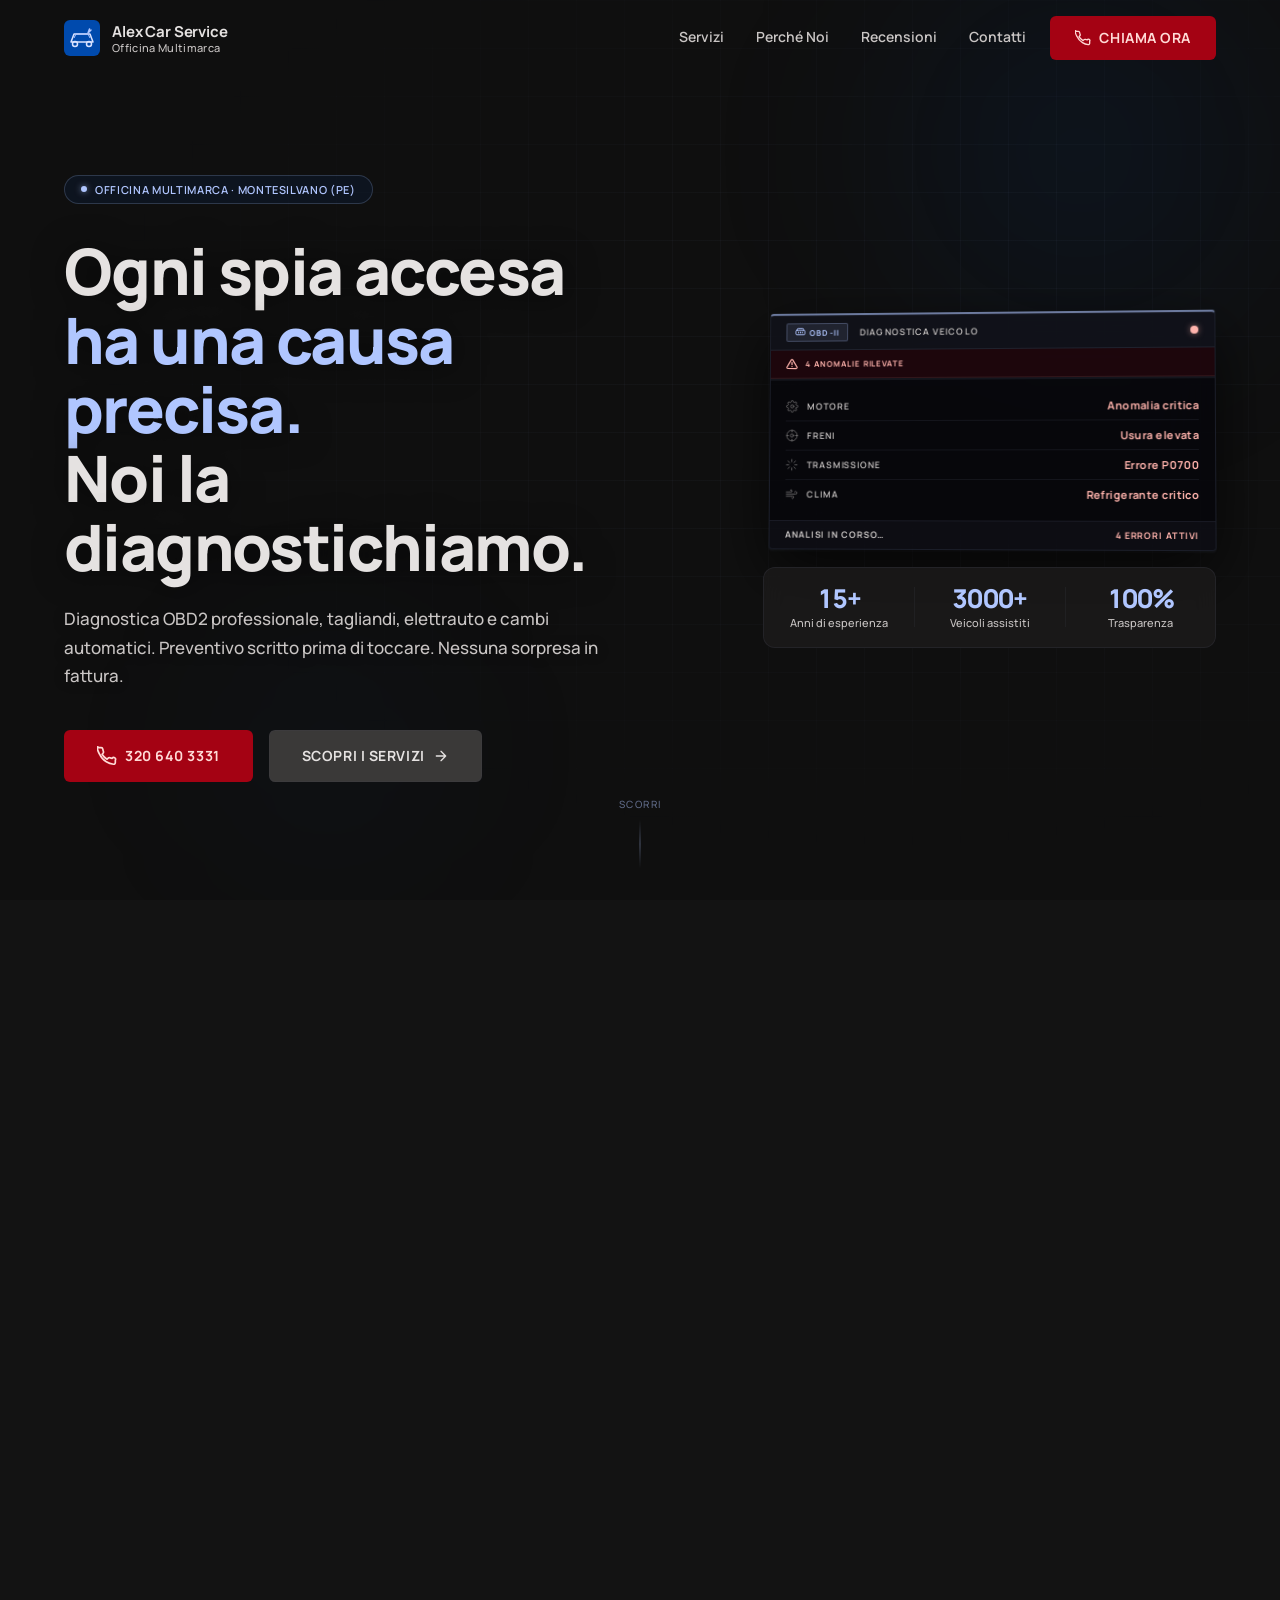
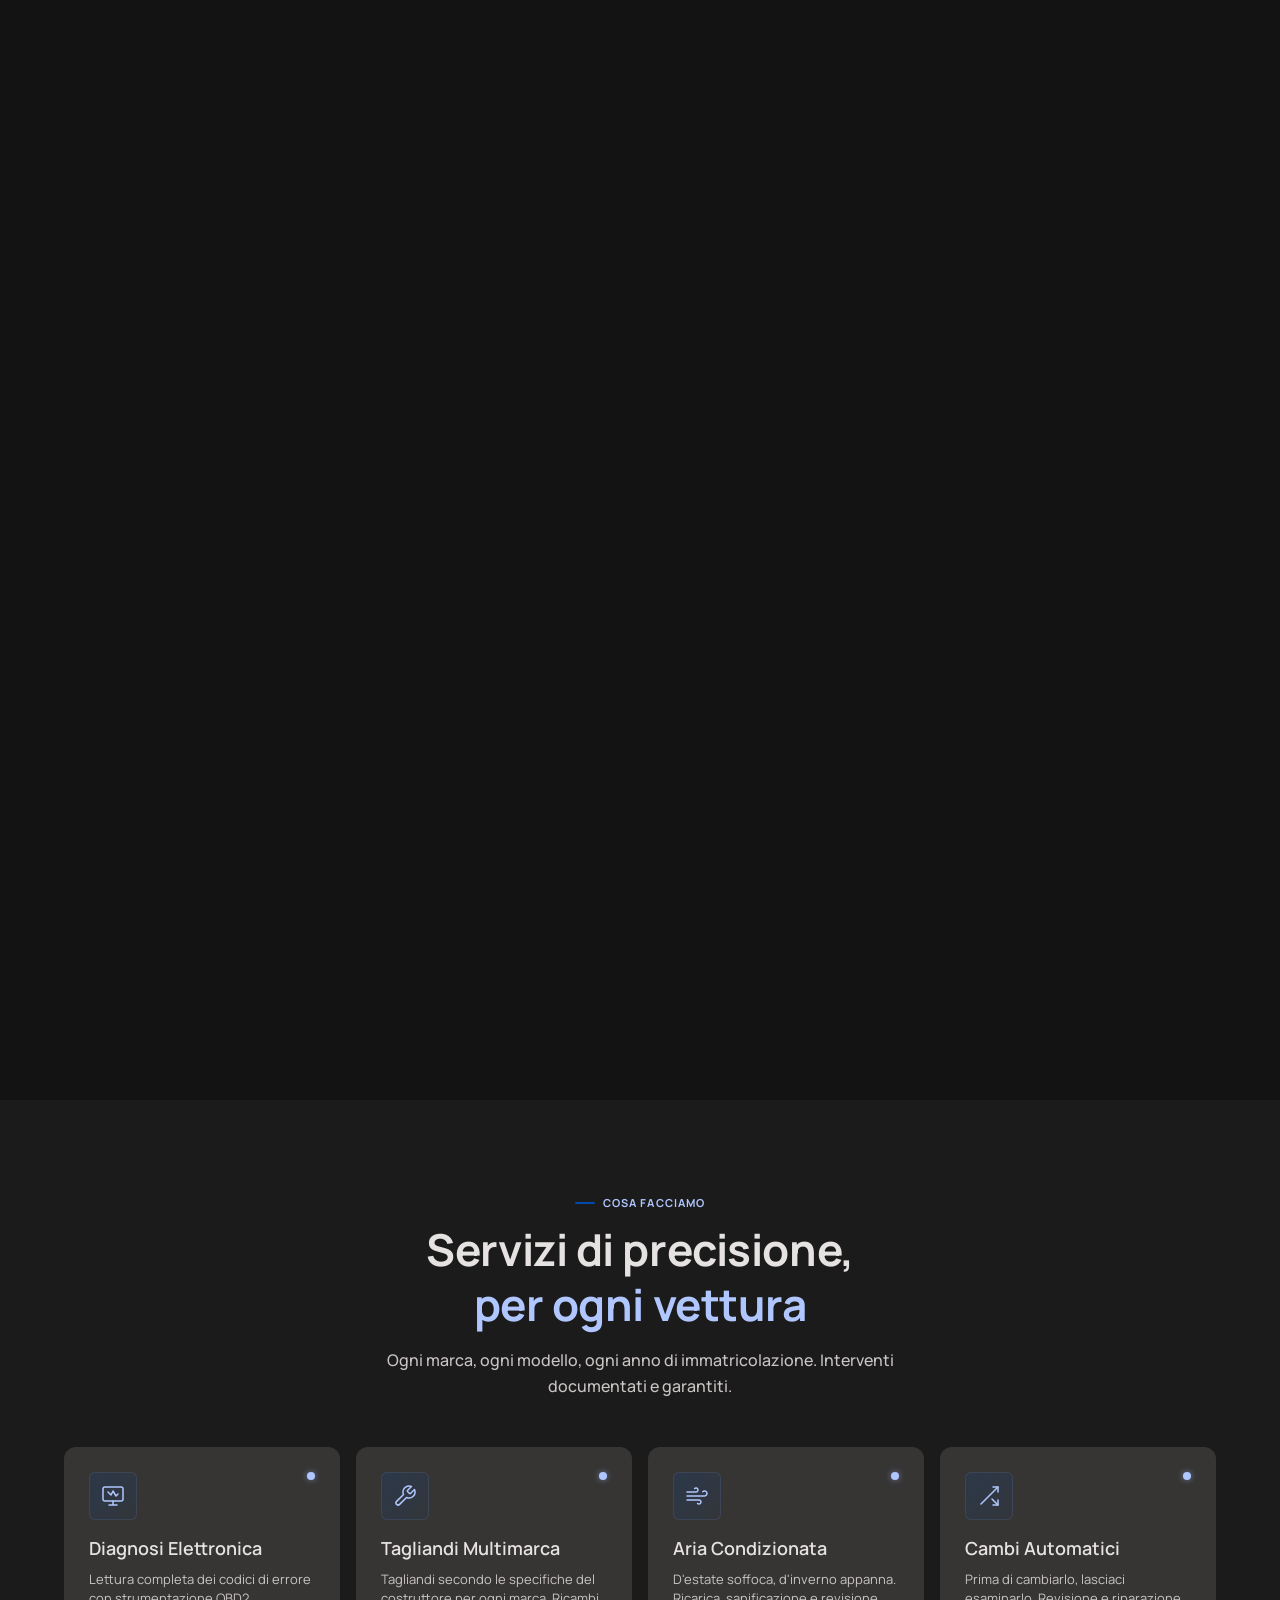
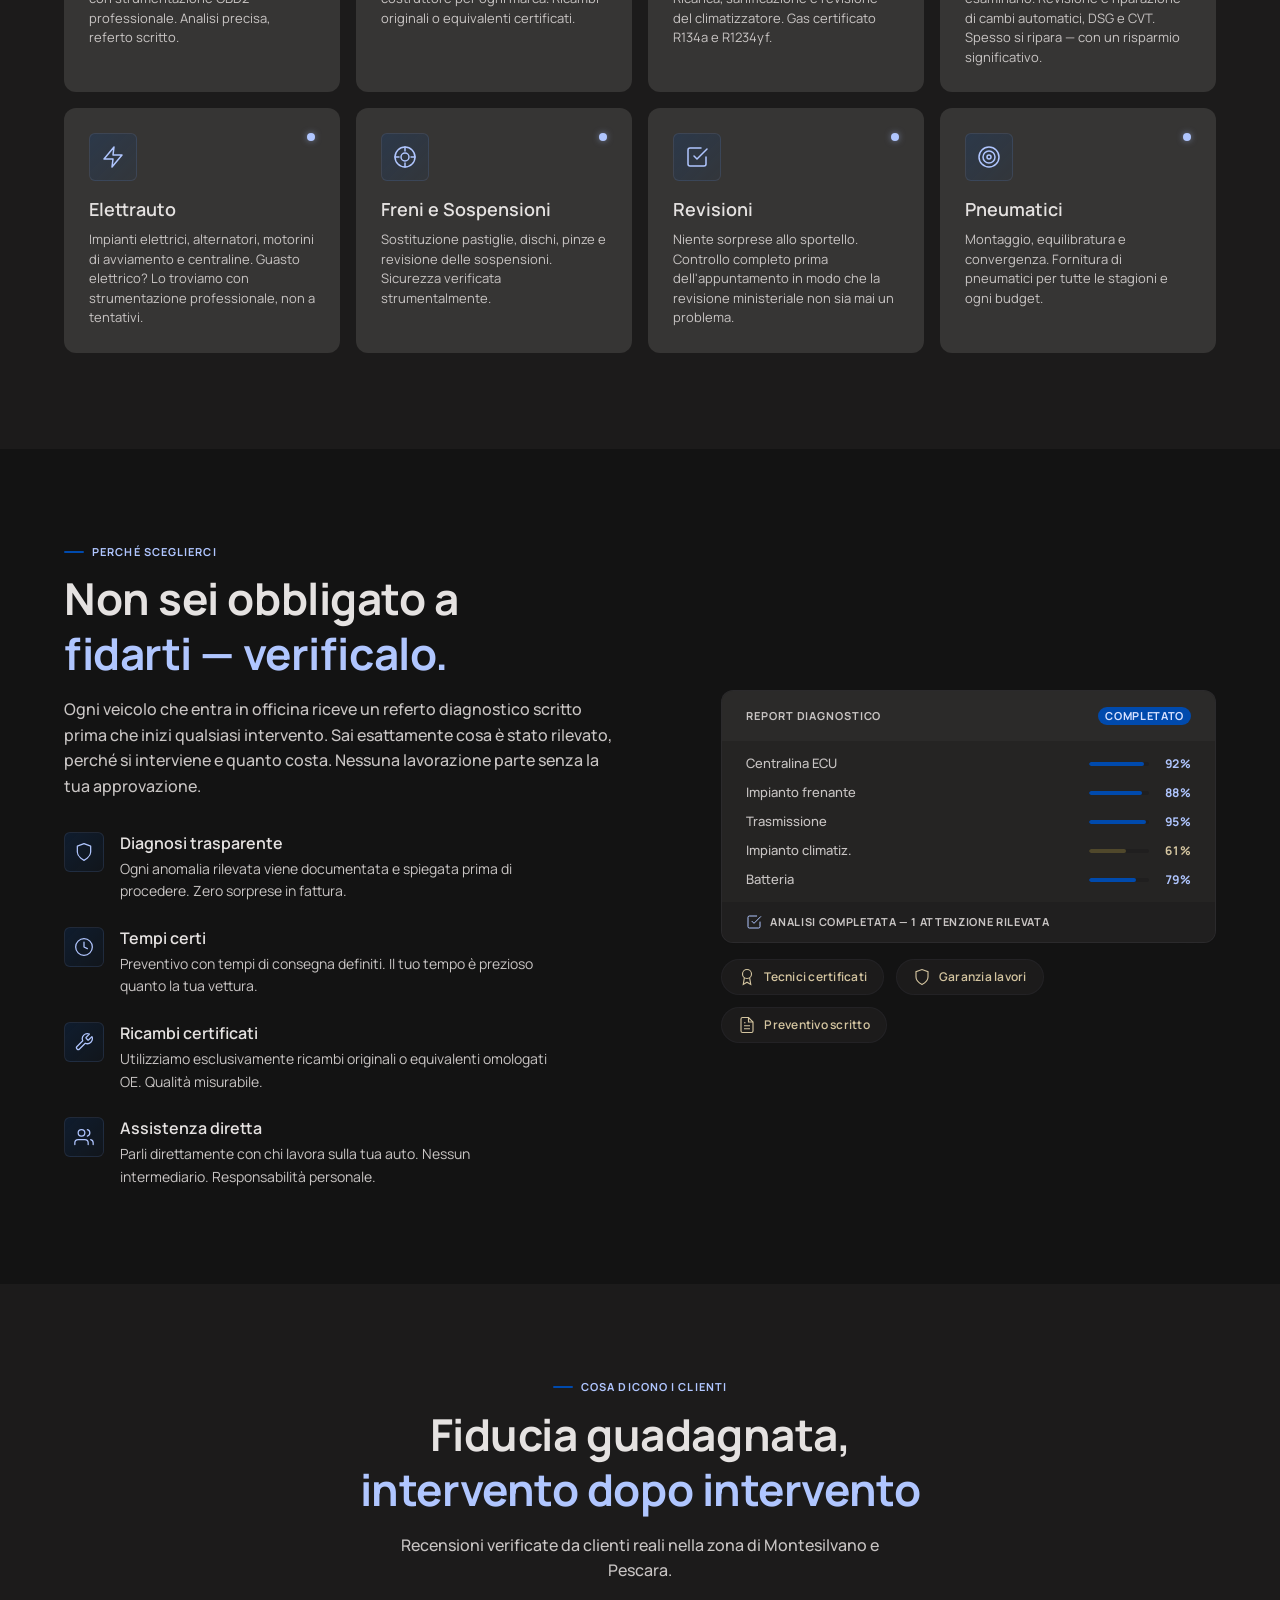
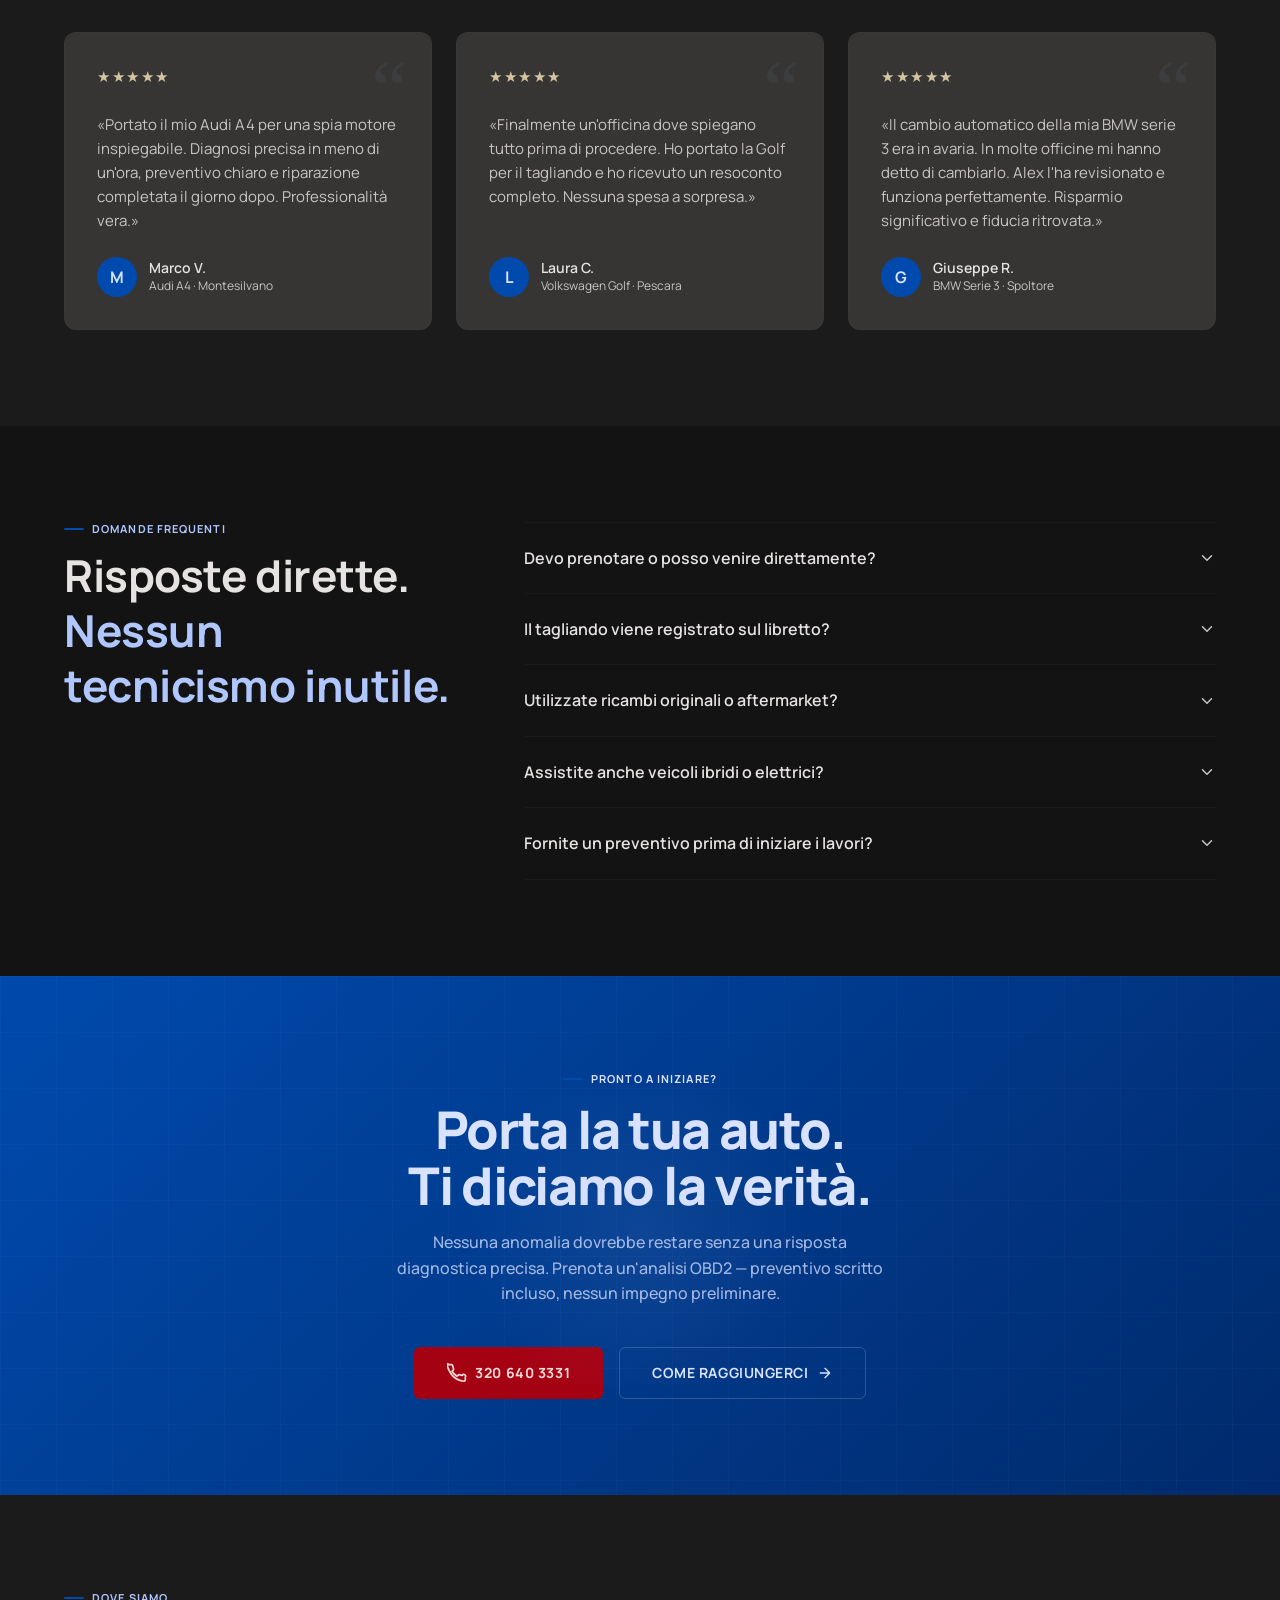
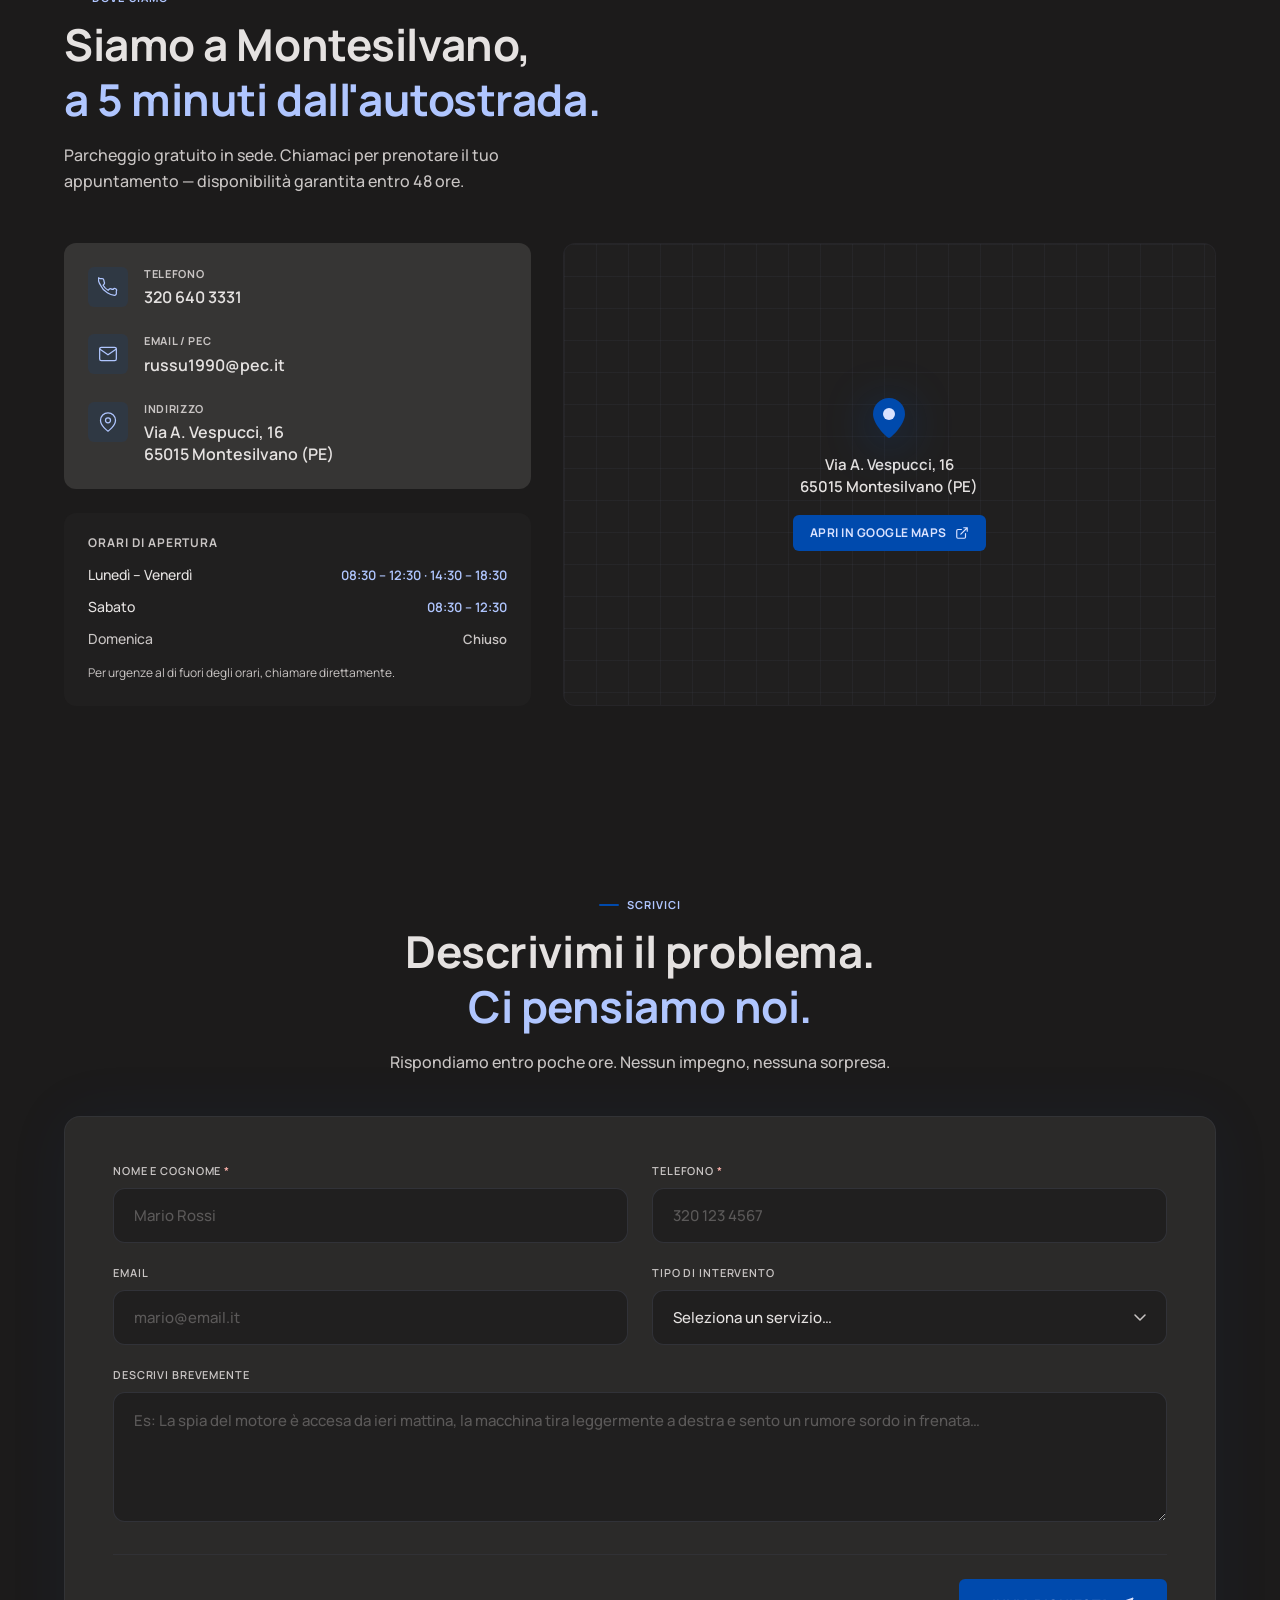
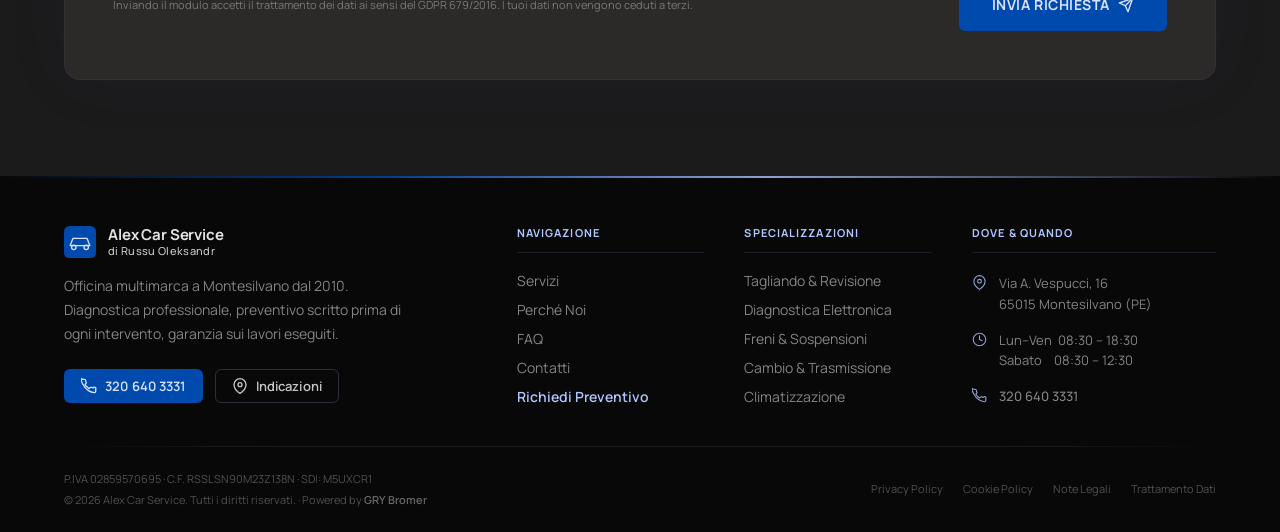
==== commit 521a0622: "fixed scroll behavior and claim" ====
--- a/index.html
+++ b/index.html
@@ -10,7 +10,7 @@
   <link href="https://fonts.googleapis.com/css2?family=Manrope:wght@400;500;600;700;800&display=swap" rel="stylesheet" />
   <link rel="stylesheet" href="style.css" />
 </head>
-<body>
+<body class="no-scroll">
 
   <!-- Skip to content -->
   <a href="#main" class="skip-link">Vai al contenuto</a>
--- a/style.css
+++ b/style.css
@@ -269,6 +269,9 @@
 
 @media (prefers-reduced-motion: reduce) {
   .reveal { opacity: 1; transform: none; transition: none; }
+}
+.no-scroll {
+  overflow: hidden;
 }
 
 /* ─── Section Shared ─── */
@@ -904,9 +907,9 @@
 /* Hero claim — appears at animation end */
 .hero-claim {
   position: absolute;
-  bottom: var(--sp-12);
+  top: 50%;
   left: 50%;
-  transform: translateX(-50%);
+  transform: translate(-50%, -50%);
   text-align: center;
   z-index: 2;
   opacity: 0;
@@ -915,19 +918,25 @@
 }
 .hero-claim-eyebrow {
   font: 600 0.625rem/1 var(--font);
-  letter-spacing: 0.18em;
+  letter-spacing: 0.24em;
   text-transform: uppercase;
   color: var(--primary);
-  margin-bottom: var(--sp-2);
+  margin-bottom: var(--sp-5);
+  text-shadow:
+    0 0 24px rgba(0, 0, 0, 0.9),
+    0 0 48px rgba(0, 0, 0, 0.7);
 }
 .hero-claim-text {
-  font: 800 2.25rem/1.1 var(--font);
-  letter-spacing: -0.02em;
-  color: var(--on-surface);
-  text-shadow: 0 2px 32px rgba(0, 0, 0, 0.7);
-}
-@media (min-width: 768px) { .hero-claim-text { font-size: 2.75rem; } }
-@media (min-width: 1024px) { .hero-claim-text { font-size: 3.25rem; } }
+  font: 800 2.75rem/1.05 var(--font);
+  letter-spacing: -0.03em;
+  color: #ffffff;
+  text-shadow:
+    0 2px 8px  rgba(0, 0, 0, 0.95),
+    0 4px 24px rgba(0, 0, 0, 0.85),
+    0 8px 64px rgba(0, 0, 0, 0.6);
+}
+@media (min-width: 768px) { .hero-claim-text { font-size: 3.5rem; } }
+@media (min-width: 1024px) { .hero-claim-text { font-size: 4.25rem; } }
 
 /* ══════════════════════════════════════
    SERVICES
@@ -1847,13 +1856,11 @@
   .cta-actions { flex-direction: column; align-items: center; }
 
   /* ─── Hero mobile simplification ─── */
-  /* Fix hero-claim overflow: swap centering trick for full-width layout */
   .hero-claim {
-    left: 0;
-    right: 0;
-    transform: none;
+    left: var(--sp-6);
+    right: var(--sp-6);
+    transform: translateY(-50%);
     white-space: normal;
-    padding: 0 var(--sp-6);
   }
-  .hero-claim-text { font-size: 1.875rem; }
-}
+  .hero-claim-text { font-size: 2rem; }
+}
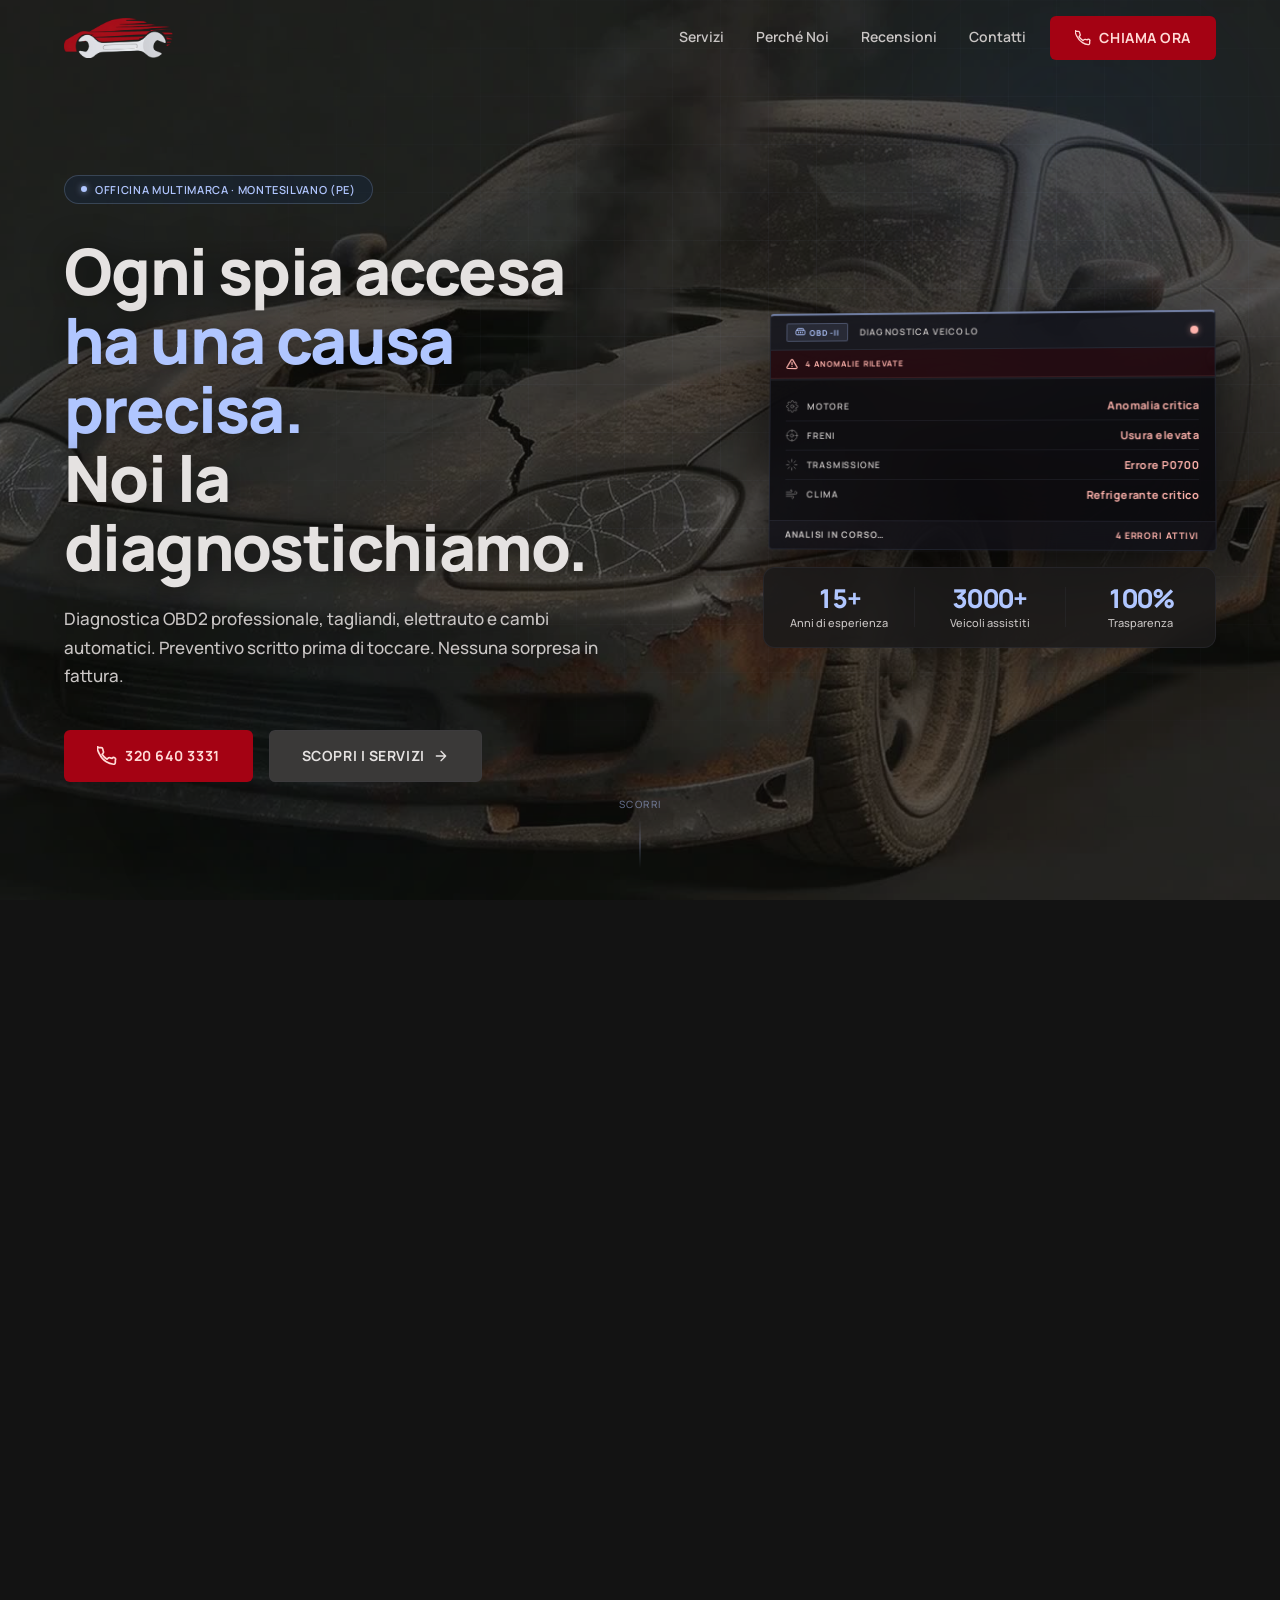
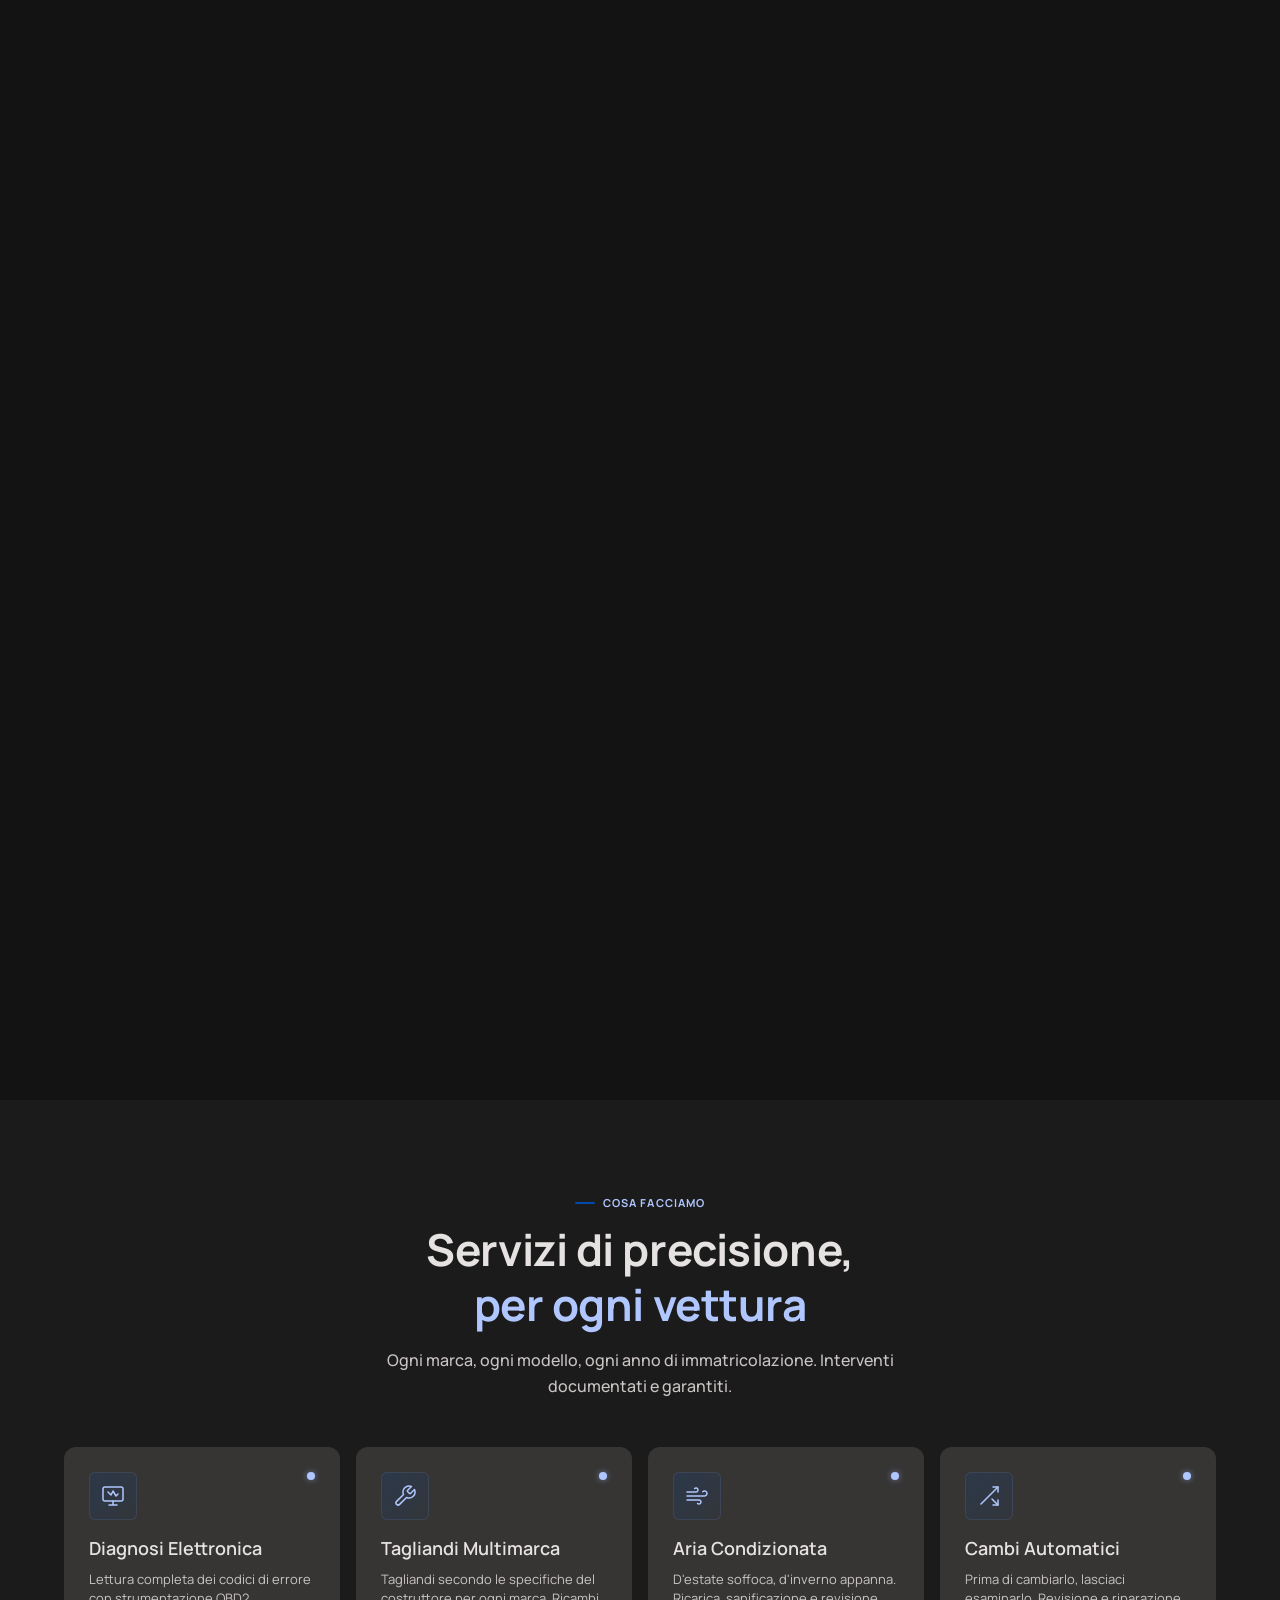
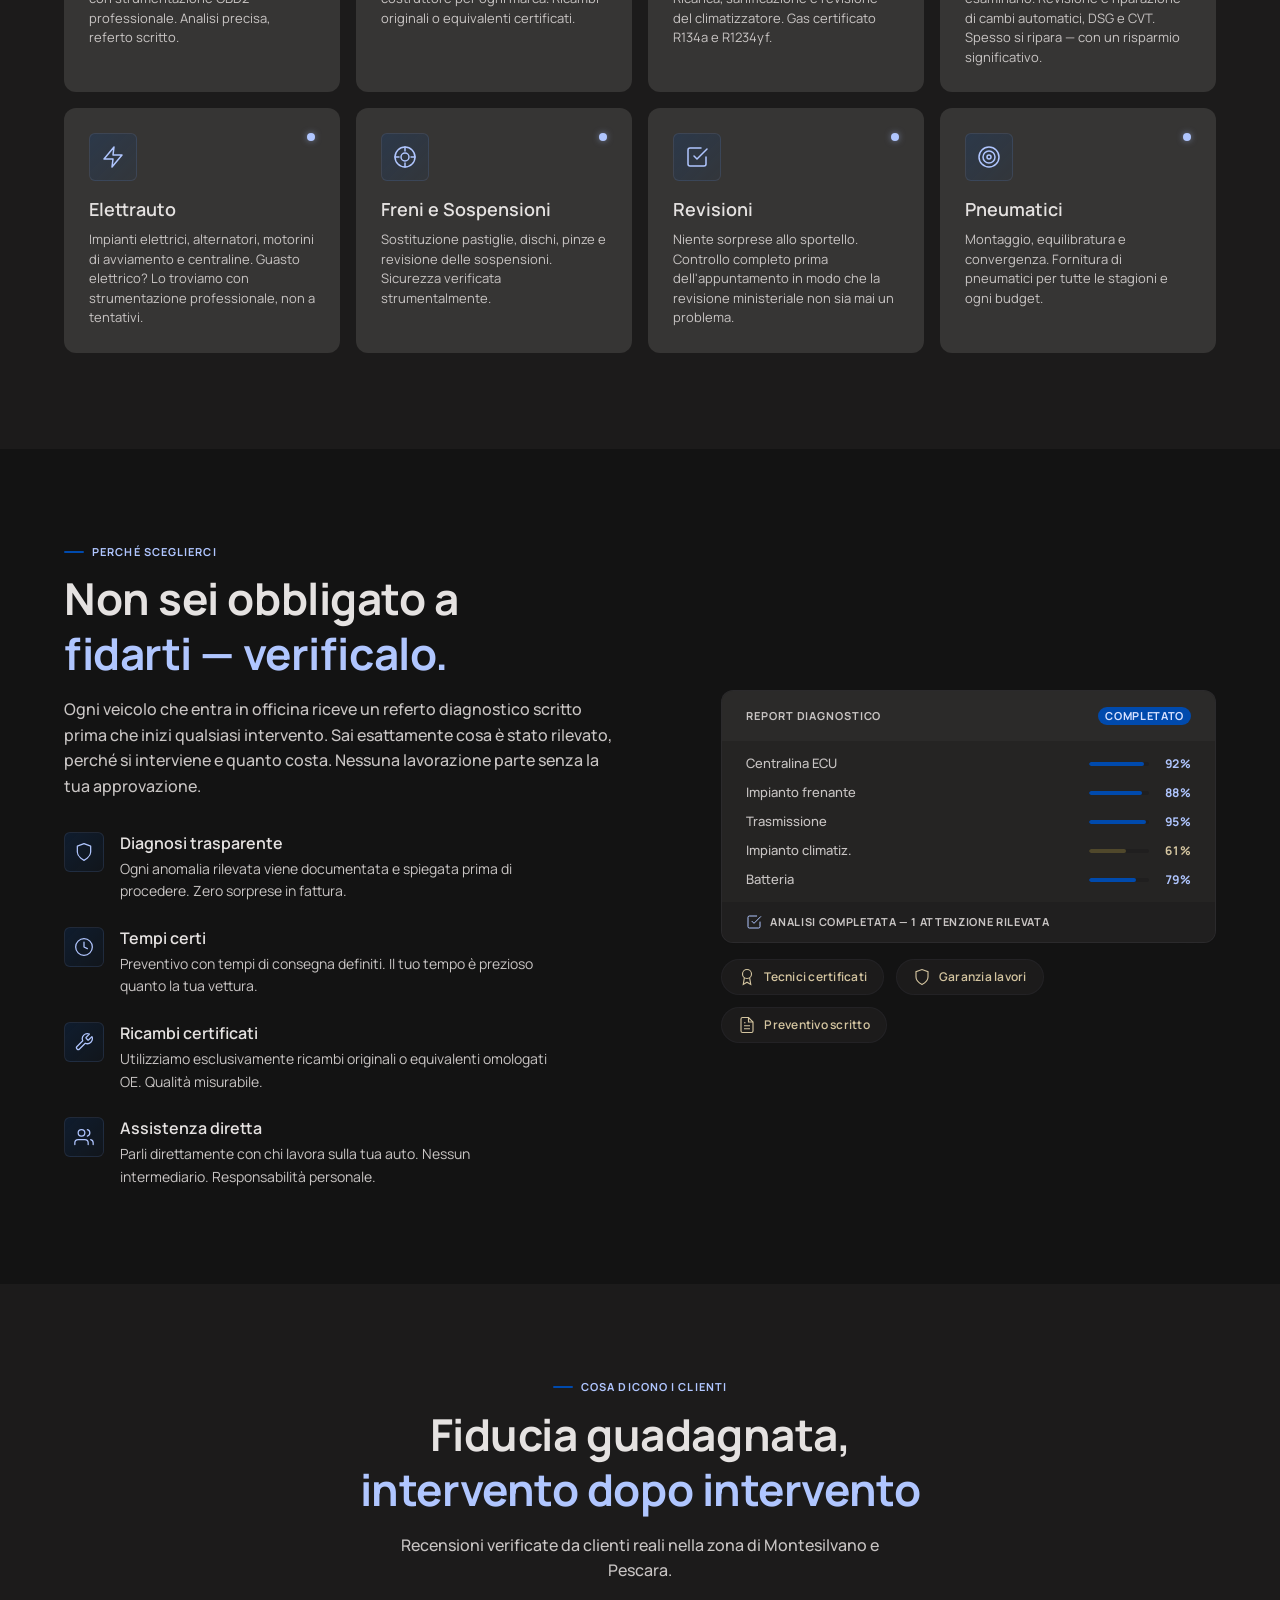
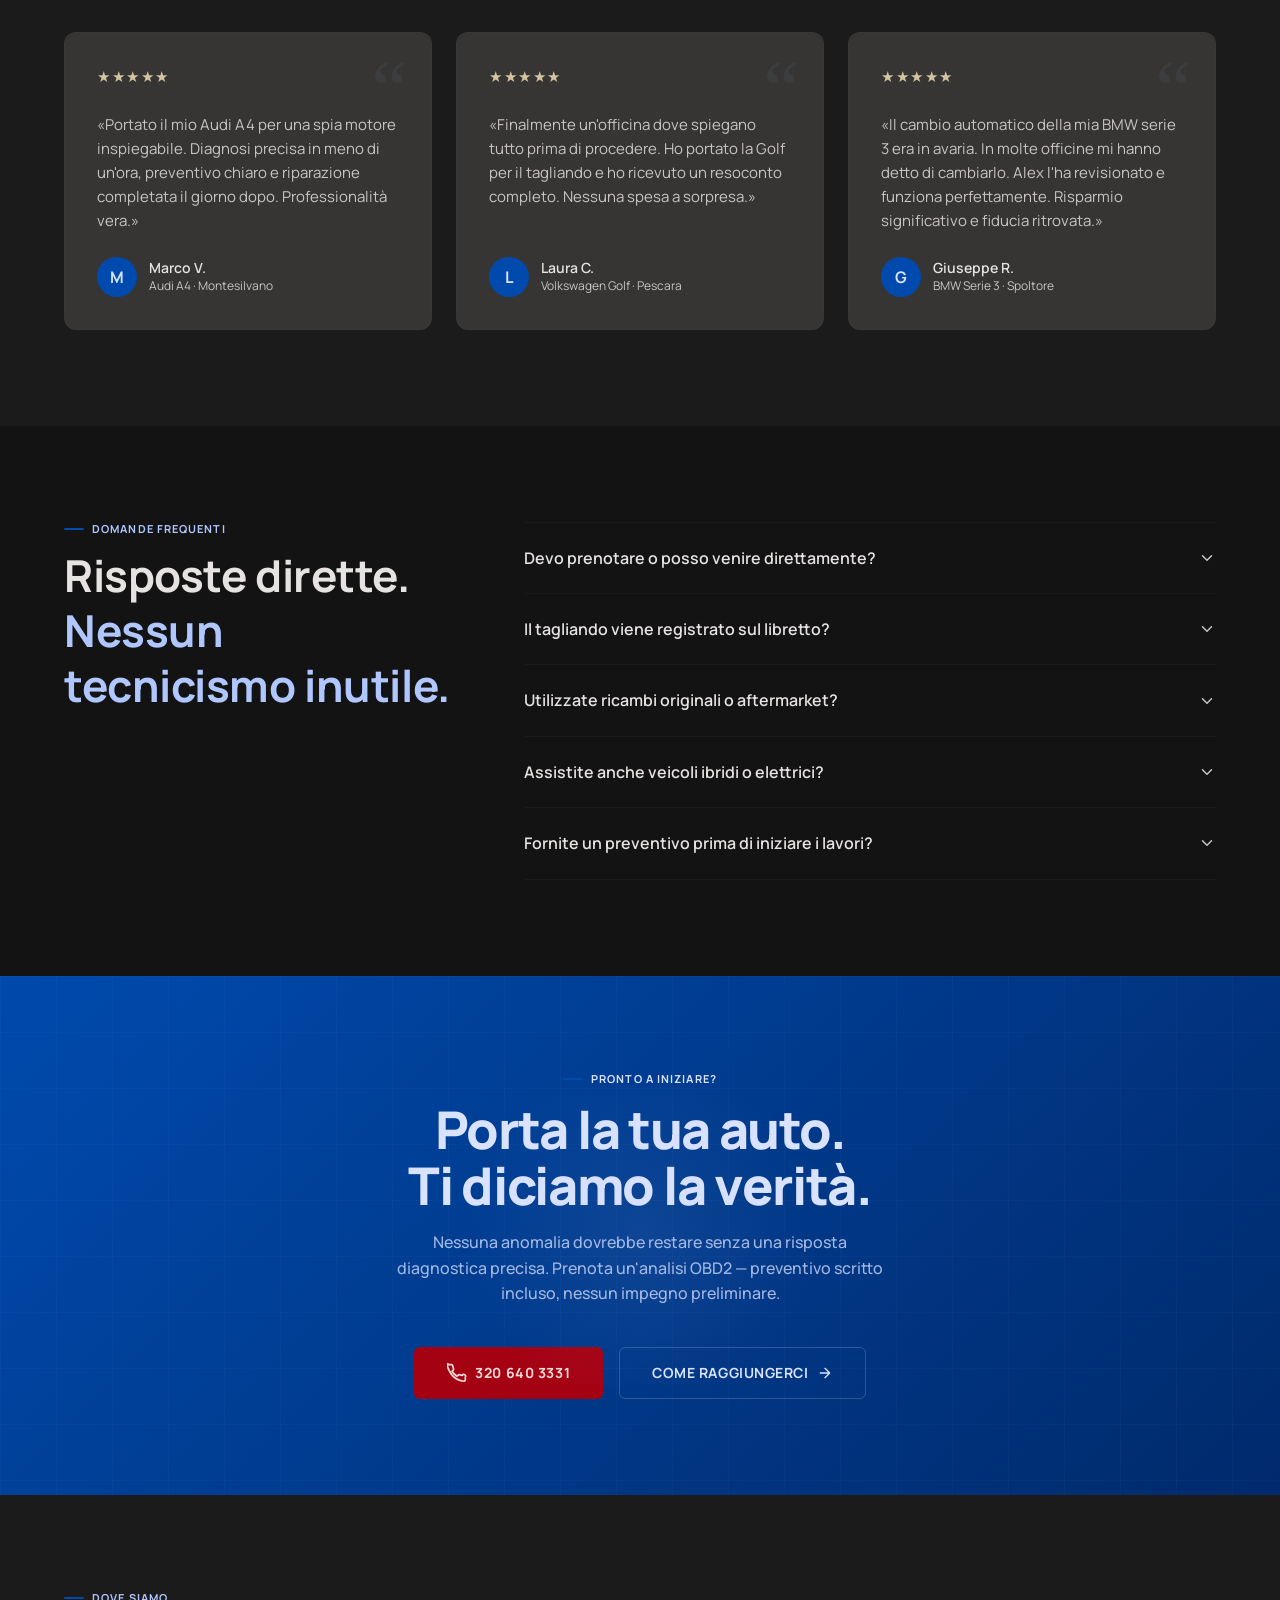
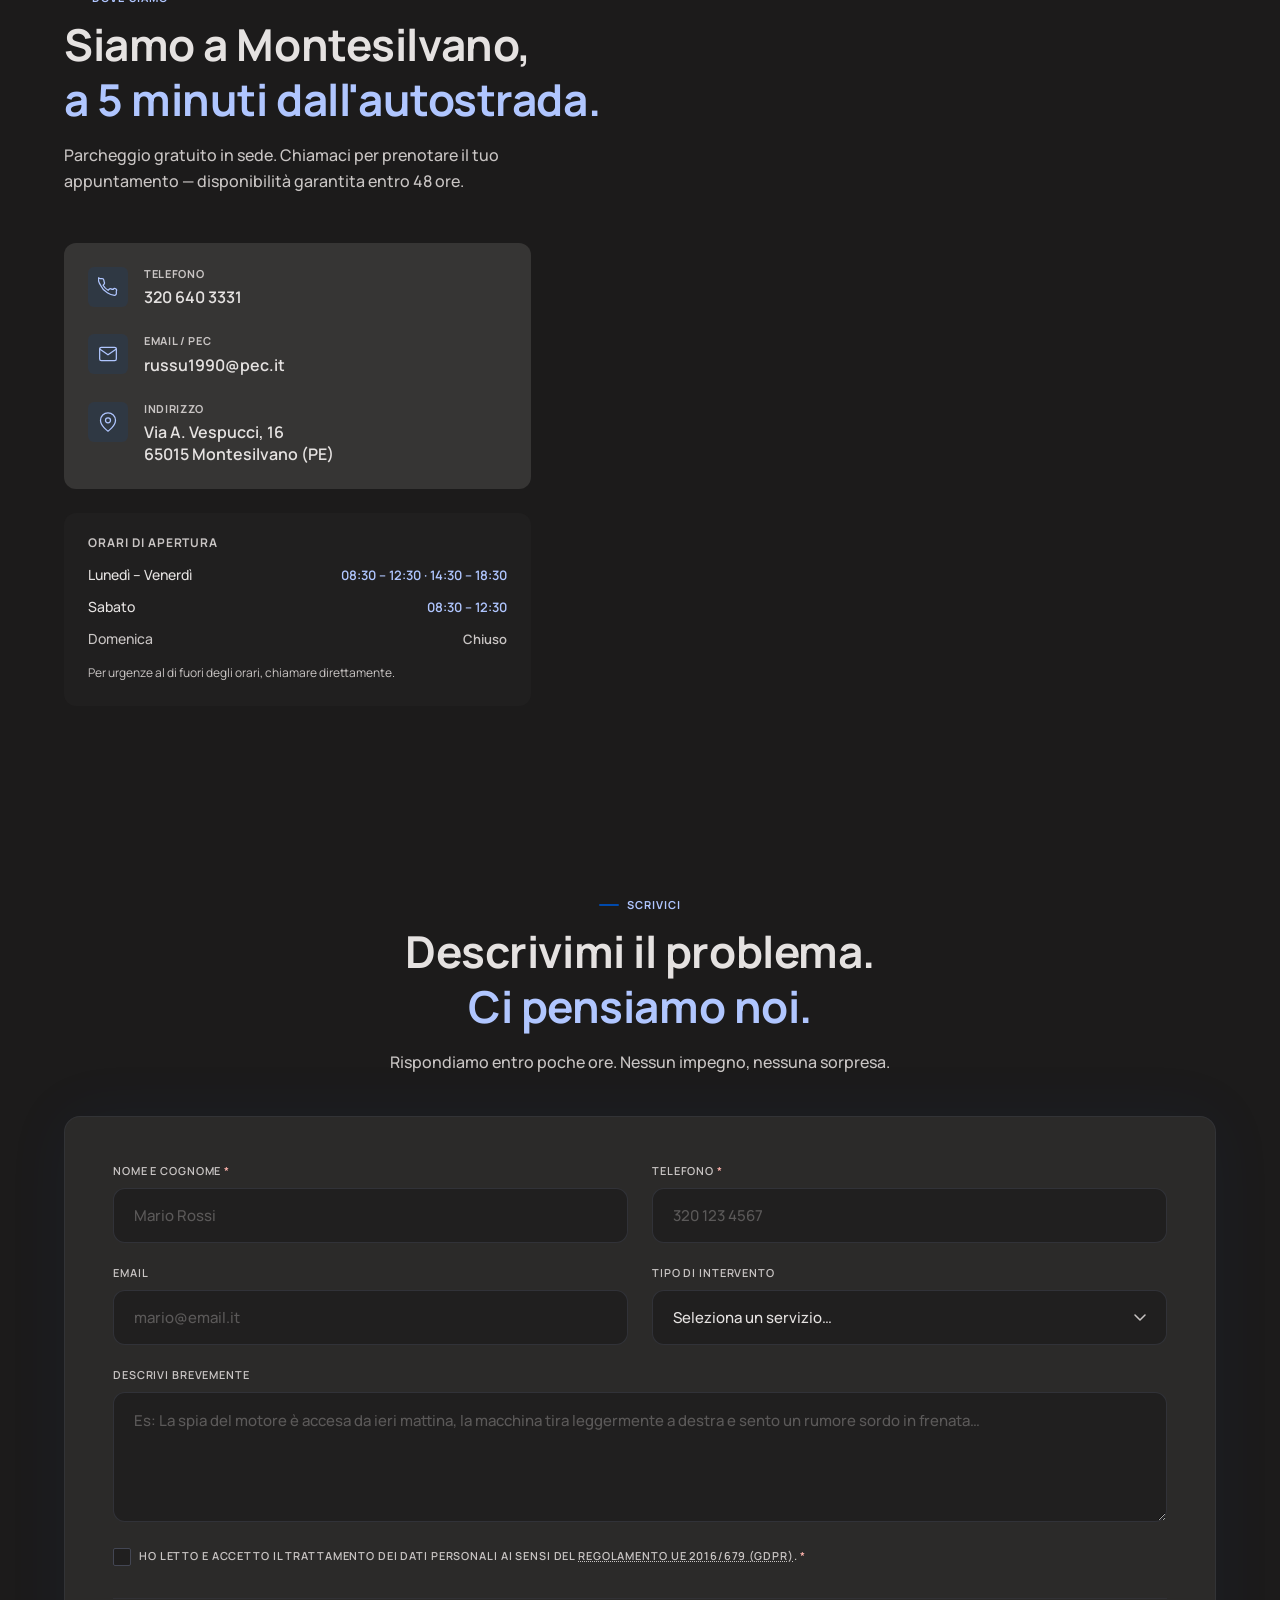
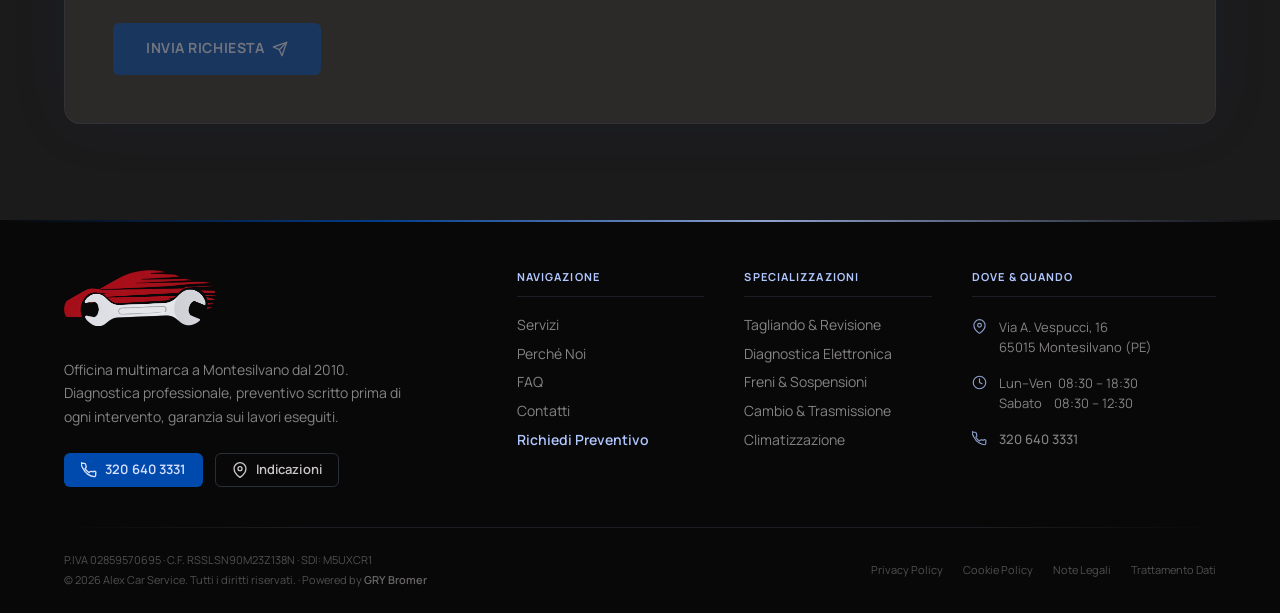
==== commit c82aefcd: "Replace video hero with canvas frames, add logo, map iframe, WhatsApp FAB, and contact form improvem" ====
--- a/index.html
+++ b/index.html
@@ -21,18 +21,7 @@
   <header class="nav-header" id="nav-header" role="banner">
     <div class="container nav-inner">
       <a href="#" class="nav-logo" aria-label="Alex Car Service – torna all'inizio">
-        <svg width="36" height="36" viewBox="0 0 36 36" fill="none" aria-hidden="true" focusable="false">
-          <rect width="36" height="36" rx="6" fill="#004AAD"/>
-          <path d="M7 22l3-8h16l3 8H7z" stroke="#d9e2ff" stroke-width="1.5" stroke-linejoin="round" fill="none"/>
-          <circle cx="11" cy="24" r="2.5" stroke="#d9e2ff" stroke-width="1.5" fill="none"/>
-          <circle cx="25" cy="24" r="2.5" stroke="#d9e2ff" stroke-width="1.5" fill="none"/>
-          <path d="M10 18l2-4h12l2 4" stroke="#b0c6ff" stroke-width="1" fill="none"/>
-          <path d="M24 13l3-3M24 13l1.5-4" stroke="#b0c6ff" stroke-width="1.5" stroke-linecap="round"/>
-        </svg>
-        <span class="nav-logo-text">
-          <span class="nav-logo-main">Alex Car Service</span>
-          <span class="nav-logo-sub">Officina Multimarca</span>
-        </span>
+        <img src="imgs/logo.png" alt="Alex Car Service" class="nav-logo-img" width="120" height="48" />
       </a>
 
       <nav class="nav-links" id="nav-links" role="navigation" aria-label="Navigazione principale">
@@ -74,16 +63,7 @@
     <div class="hero-scroll-wrapper">
     <section class="hero" aria-labelledby="hero-headline">
       <div class="hero-bg" aria-hidden="true">
-        <video
-          id="hero-video"
-          class="hero-video"
-          preload="auto"
-          muted
-          playsinline
-          aria-hidden="true"
-        >
-          <source src="brand_assets/output.mp4" type="video/mp4" />
-        </video>
+        <canvas id="hero-canvas" class="hero-canvas" aria-hidden="true"></canvas>
         <div class="hero-video-overlay"></div>
         <div class="hero-grid"></div>
         <div class="hero-glow hero-glow-1"></div>
@@ -713,23 +693,17 @@
           </div>
 
           <div class="map-container reveal reveal-delay-1">
-            <div class="map-placeholder" role="img" aria-label="Mappa: Via A. Vespucci 16, Montesilvano">
-              <div class="map-inner">
-                <div class="map-pin" aria-hidden="true">
-                  <svg width="32" height="40" viewBox="0 0 32 40" fill="none">
-                    <path d="M16 0C7.163 0 0 7.163 0 16c0 10.5 14 24 16 24s16-13.5 16-24C32 7.163 24.837 0 16 0z" fill="#004AAD"/>
-                    <circle cx="16" cy="16" r="6" fill="#d9e2ff"/>
-                  </svg>
-                </div>
-                <p class="map-address">Via A. Vespucci, 16<br />65015 Montesilvano (PE)</p>
-                <a href="https://maps.google.com/?q=Via+A.+Vespucci+16+Montesilvano+PE" target="_blank" rel="noopener noreferrer" class="btn btn-primary btn-sm">
-                  Apri in Google Maps
-                  <svg width="14" height="14" viewBox="0 0 24 24" fill="none" stroke="currentColor" stroke-width="2" stroke-linecap="round" stroke-linejoin="round" aria-hidden="true">
-                    <path d="M18 13v6a2 2 0 01-2 2H5a2 2 0 01-2-2V8a2 2 0 012-2h6M15 3h6v6M10 14L21 3"/>
-                  </svg>
-                </a>
-              </div>
-            </div>
+            <iframe
+              class="map-iframe"
+              src="https://maps.google.com/maps?q=Via+A.+Vespucci+16,+Montesilvano+PE&output=embed&hl=it"
+              width="100%"
+              height="100%"
+              style="border:0;"
+              allowfullscreen=""
+              loading="lazy"
+              referrerpolicy="no-referrer-when-downgrade"
+              title="Posizione Alex Car Service – Via A. Vespucci 16, Montesilvano"
+            ></iframe>
           </div>
         </div>
       </div>
@@ -746,8 +720,8 @@
           <p class="section-subtitle">Rispondiamo entro poche ore. Nessun impegno, nessuna sorpresa.</p>
         </div>
         <div class="form-block reveal">
-          <!-- Sostituisci l'action con il tuo endpoint Formspree: https://formspree.io -->
-          <form class="contact-form" action="mailto:russu1990@pec.it" method="GET" enctype="text/plain" novalidate>
+          <!-- Sostituisci PLACEHOLDER_FORMSPREE_ID con il tuo ID da https://formspree.io -->
+          <form id="contact-form" class="contact-form" action="https://formspree.io/f/PLACEHOLDER_FORMSPREE_ID" method="POST" novalidate>
             <div class="form-row">
               <div class="form-field">
                 <label for="cf-name">Nome e cognome <span aria-hidden="true">*</span></label>
@@ -783,9 +757,14 @@
               <label for="cf-message">Descrivi brevemente</label>
               <textarea id="cf-message" name="messaggio" rows="4" placeholder="Es: La spia del motore è accesa da ieri mattina, la macchina tira leggermente a destra e sento un rumore sordo in frenata…"></textarea>
             </div>
+            <div class="form-field">
+              <label class="checkbox-label">
+                <input type="checkbox" id="cf-privacy" name="privacy" required />
+                <span>Ho letto e accetto il trattamento dei dati personali ai sensi del <abbr title="Regolamento UE 2016/679">Regolamento UE 2016/679 (GDPR)</abbr>. <span class="required-star" aria-hidden="true">*</span></span>
+              </label>
+            </div>
             <div class="form-footer">
-              <p class="form-privacy">Inviando il modulo accetti il trattamento dei dati ai sensi del GDPR 679/2016. I tuoi dati non vengono ceduti a terzi.</p>
-              <button type="submit" class="btn btn-primary btn-lg">
+              <button type="submit" id="cf-submit" class="btn btn-primary btn-lg" disabled aria-disabled="true">
                 Invia richiesta
                 <svg width="16" height="16" viewBox="0 0 24 24" fill="none" stroke="currentColor" stroke-width="2" stroke-linecap="round" stroke-linejoin="round" aria-hidden="true">
                   <line x1="22" y1="2" x2="11" y2="13"/><polygon points="22 2 15 22 11 13 2 9 22 2"/>
@@ -793,6 +772,16 @@
               </button>
             </div>
           </form>
+
+          <div id="form-success" class="form-success" hidden aria-live="polite">
+            <svg class="form-success-icon" width="64" height="64" viewBox="0 0 64 64" fill="none" aria-hidden="true">
+              <circle cx="32" cy="32" r="32" fill="rgba(16,185,129,0.12)"/>
+              <circle cx="32" cy="32" r="22" fill="rgba(16,185,129,0.18)"/>
+              <path d="M21 32l8 8 14-16" stroke="#10b981" stroke-width="2.5" stroke-linecap="round" stroke-linejoin="round"/>
+            </svg>
+            <p class="form-success-title">Richiesta inviata!</p>
+            <p class="form-success-text">Ti ricontatteremo entro poche ore. A presto!</p>
+          </div>
         </div>
       </div>
     </section>
@@ -811,16 +800,7 @@
         <!-- Brand column -->
         <div class="footer-brand">
           <a href="#" class="nav-logo footer-logo" aria-label="Alex Car Service">
-            <svg width="32" height="32" viewBox="0 0 36 36" fill="none" aria-hidden="true">
-              <rect width="36" height="36" rx="6" fill="#004AAD"/>
-              <path d="M7 22l3-8h16l3 8H7z" stroke="#d9e2ff" stroke-width="1.5" stroke-linejoin="round" fill="none"/>
-              <circle cx="11" cy="24" r="2.5" stroke="#d9e2ff" stroke-width="1.5" fill="none"/>
-              <circle cx="25" cy="24" r="2.5" stroke="#d9e2ff" stroke-width="1.5" fill="none"/>
-            </svg>
-            <span class="nav-logo-text">
-              <span class="nav-logo-main">Alex Car Service</span>
-              <span class="nav-logo-sub">di Russu Oleksandr</span>
-            </span>
+            <img src="imgs/logo.png" alt="Alex Car Service" class="footer-logo-img" width="160" height="64" />
           </a>
           <p class="footer-tagline">Officina multimarca a Montesilvano dal 2010. Diagnostica professionale, preventivo scritto prima di ogni intervento, garanzia sui lavori eseguiti.</p>
 
@@ -910,6 +890,13 @@
     </div><!-- /container -->
   </footer>
 
+  <!-- WhatsApp Floating Button -->
+  <a href="https://wa.me/393206403331" class="whatsapp-fab" target="_blank" rel="noopener noreferrer" aria-label="Contattaci su WhatsApp">
+    <svg xmlns="http://www.w3.org/2000/svg" viewBox="0 0 32 32" width="28" height="28" fill="currentColor" aria-hidden="true">
+      <path d="M16 0C7.163 0 0 7.163 0 16c0 2.824.736 5.476 2.027 7.779L0 32l8.467-2.003A15.938 15.938 0 0016 32c8.837 0 16-7.163 16-16S24.837 0 16 0zm0 29.333a13.265 13.265 0 01-6.768-1.847l-.484-.288-5.026 1.188 1.213-4.898-.317-.503A13.267 13.267 0 012.667 16C2.667 8.636 8.636 2.667 16 2.667S29.333 8.636 29.333 16 23.364 29.333 16 29.333zm7.273-9.92c-.397-.199-2.352-1.16-2.717-1.292-.364-.133-.629-.199-.894.199-.266.397-1.028 1.292-1.26 1.558-.232.266-.464.299-.861.1-.397-.199-1.676-.617-3.192-1.97-1.18-1.051-1.977-2.35-2.209-2.747-.232-.397-.025-.611.174-.809.179-.178.397-.464.596-.696.199-.232.265-.397.397-.663.133-.265.066-.497-.033-.696-.1-.199-.894-2.155-1.226-2.95-.322-.773-.65-.668-.894-.68l-.762-.013c-.265 0-.696.1-1.061.497-.364.397-1.393 1.36-1.393 3.316 0 1.956 1.426 3.845 1.625 4.11.199.265 2.806 4.283 6.799 6.006.95.41 1.692.655 2.27.838.954.303 1.822.26 2.508.158.765-.114 2.352-.961 2.684-1.89.332-.928.332-1.724.232-1.89-.099-.166-.364-.265-.762-.464z"/>
+    </svg>
+  </a>
+
   <script src="script.js"></script>
 </body>
 </html>
--- a/style.css
+++ b/style.css
@@ -206,6 +206,16 @@
   border-color: rgba(217, 226, 255, 0.35);
 }
 
+.btn-tertiary {
+  background: var(--tertiary-container);
+  color: var(--on-tertiary-container);
+}
+.btn-tertiary:hover {
+  background: #5e5330;
+  box-shadow: 0 0 32px rgba(80, 72, 43, 0.4);
+}
+.btn-tertiary:active { background: #403820; }
+
 .btn-sm { padding: 0.5rem var(--sp-4); font-size: 0.75rem; min-height: 36px; }
 .btn-lg { padding: 0.875rem var(--sp-8); font-size: 0.875rem; min-height: 52px; }
 
@@ -350,8 +360,6 @@
 }
 .nav-header.scrolled {
   background: rgba(19, 19, 19, 0.96);
-  backdrop-filter: blur(16px);
-  -webkit-backdrop-filter: blur(16px);
   border-bottom-color: rgba(67, 70, 83, 0.4);
   box-shadow: var(--shadow-ambient);
 }
@@ -372,6 +380,21 @@
   transition: opacity var(--motion-fast);
 }
 .nav-logo:hover { opacity: 0.85; }
+
+.nav-logo-img {
+  height: 40px;
+  width: auto;
+  display: block;
+  object-fit: contain;
+}
+
+.footer-logo-img {
+  height: 56px;
+  width: auto;
+  display: block;
+  object-fit: contain;
+  margin-bottom: var(--sp-4);
+}
 
 .nav-logo-text { display: flex; flex-direction: column; }
 .nav-logo-main {
@@ -458,13 +481,14 @@
   align-items: center;
   justify-content: center;
   border-radius: var(--radius-full);
-  background: var(--surface-container-high);
+  background: transparent;
+  color: var(--on-surface-variant);
+  flex-shrink: 0;
+  transition: color var(--motion-fast), transform var(--motion-fast);
+}
+.nav-close:hover {
+  background: transparent;
   color: var(--on-surface);
-  flex-shrink: 0;
-  transition: background var(--motion-fast), transform var(--motion-fast);
-}
-.nav-close:hover {
-  background: var(--surface-bright);
   transform: rotate(90deg);
 }
 
@@ -504,13 +528,13 @@
   flex-direction: column;
   position: fixed;
   top: 0; left: 0; right: 0; bottom: 0;
-  background-color: var(--surface-container-lowest);
-  background-image: radial-gradient(ellipse 55% 45% at 90% 8%, rgba(0, 74, 173, 0.2) 0%, transparent 70%);
+  background-color: var(--surface);
+  background-image: radial-gradient(ellipse 55% 45% at 100% 0%, rgba(0, 74, 173, 0.14) 0%, transparent 65%);
   justify-content: center;
-  align-items: center;
-  gap: var(--sp-6);
+  align-items: flex-start;
+  gap: var(--sp-8);
   z-index: 99;
-  padding: var(--sp-16);
+  padding: 5rem var(--sp-8) var(--sp-10);
   animation: navOverlayIn 0.22s cubic-bezier(0.2, 0, 0, 1) forwards;
 }
 .nav-links.mobile-open .nav-close {
@@ -519,13 +543,14 @@
   animation: navCloseReveal 0.35s cubic-bezier(0.2, 0, 0, 1) 0.1s forwards;
 }
 .nav-links.mobile-open .nav-link {
-  font-size: 2rem;
-  font-weight: 800;
-  letter-spacing: -0.025em;
-  color: var(--on-surface);
+  font: 600 1.5rem/1.35 var(--font);
+  letter-spacing: -0.005em;
+  color: var(--on-surface-variant);
   opacity: 0;
   animation: navLinkReveal 0.38s cubic-bezier(0.2, 0, 0, 1) forwards;
   position: relative;
+  padding-bottom: var(--sp-2);
+  transition: color var(--motion-fast);
 }
 /* close btn is nth-child(1), links are 2–5 */
 .nav-links.mobile-open .nav-link:nth-child(2) { animation-delay: 0.07s; }
@@ -537,18 +562,27 @@
   content: '';
   position: absolute;
   left: 0; right: 100%;
-  bottom: -3px;
+  bottom: 0;
   height: 2px;
   background: var(--primary-container);
   transition: right var(--motion-standard);
 }
-.nav-links.mobile-open .nav-link:hover::before,
+.nav-links.mobile-open .nav-link:hover { color: var(--on-surface); }
+.nav-links.mobile-open .nav-link:hover::before { right: 0; }
+.nav-links.mobile-open .nav-link.active {
+  color: var(--primary);
+}
 .nav-links.mobile-open .nav-link.active::before { right: 0; }
 .nav-links.mobile-open .nav-mobile-cta {
   display: flex;
   opacity: 0;
   animation: navLinkReveal 0.38s cubic-bezier(0.2, 0, 0, 1) 0.27s forwards;
   margin-top: var(--sp-2);
+  border-radius: var(--radius-md);
+  padding: var(--sp-3) var(--sp-6);
+  font: 700 0.875rem/1.3 var(--font);
+  letter-spacing: 0.04em;
+  text-transform: uppercase;
 }
 
 /* ══════════════════════════════════════
@@ -578,13 +612,13 @@
   z-index: 0;
 }
 
-/* Scroll-driven video background */
-.hero-video {
+/* Scroll-driven canvas frame background */
+.hero-canvas {
   position: absolute;
   inset: 0;
   width: 100%;
   height: 100%;
-  object-fit: cover;
+  display: block;
   pointer-events: none;
 }
 
@@ -1464,7 +1498,9 @@
 }
 
 /* Map placeholder */
-.map-container { min-height: 360px; }
+.map-container { min-height: 360px; border-radius: var(--radius-lg); overflow: hidden; }
+.map-iframe { display: block; width: 100%; height: 100%; min-height: 360px; border: 0; }
+
 .map-placeholder {
   height: 100%;
   min-height: 360px;
@@ -1768,6 +1804,8 @@
   letter-spacing: 0.08em;
   text-transform: uppercase;
 }
+.form-field .checkbox-label span { color: var(--on-surface-variant)}
+.form-field .checkbox-label .required-star { color: var(--secondary)}
 .form-field label span { color: var(--secondary); }
 
 .form-field input,
@@ -1785,6 +1823,9 @@
   appearance: none;
   transition: border-color var(--motion-standard), box-shadow var(--motion-standard), background var(--motion-standard);
 }
+.form-field .checkbox-label input {
+  padding: var(--sp-2) var(--sp-2);
+}
 .form-field input::placeholder,
 .form-field textarea::placeholder {
   color: var(--on-surface-variant);
@@ -1840,6 +1881,99 @@
 @media (max-width: 639px) {
   .form-footer { flex-direction: column; align-items: stretch; }
   .form-footer .btn { justify-content: center; }
+}
+
+/* ── Privacy checkbox ──────────────────────────────────────── */
+/* Override color + uppercase/letter-spacing from .form-field label */
+.checkbox-label {
+  display: flex;
+  align-items: center;
+  gap: var(--sp-2);
+  cursor: pointer;
+  font: 400 0.75rem/1.5 var(--font);
+  color: var(--outline);
+  text-transform: none;
+  letter-spacing: 0;
+  user-select: none;
+}
+.checkbox-label > span { color: inherit; }
+.required-star { color: var(--secondary); }
+
+/* Custom checkbox — replaces native rendering */
+.checkbox-label input[type="checkbox"] {
+  -webkit-appearance: none;
+  appearance: none;
+  flex-shrink: 0;
+  width: 13px;
+  height: 13px;
+  background: var(--surface-container);
+  border: 1px solid var(--outline-variant);
+  border-radius: 2px;
+  cursor: pointer;
+  transition: background 0.15s, border-color 0.15s;
+  /* keep it top-aligned with the first line of text */
+  align-self: flex-start;
+  margin-top: 0.1em;
+}
+.checkbox-label input[type="checkbox"]:focus-visible {
+  outline: 2px solid var(--tertiary);
+  outline-offset: 2px;
+}
+.checkbox-label input[type="checkbox"]:checked {
+  background: var(--tertiary-container);
+  border-color: var(--tertiary-container);
+  background-image: url("data:image/svg+xml,%3Csvg xmlns='http://www.w3.org/2000/svg' width='9' height='7' viewBox='0 0 9 7'%3E%3Cpath d='M1 3.5l2.5 2.5 4.5-5' stroke='%23f1e1ba' stroke-width='1.5' stroke-linecap='round' stroke-linejoin='round' fill='none'/%3E%3C/svg%3E");
+  background-repeat: no-repeat;
+  background-position: center;
+  background-size: 9px 7px;
+}
+.checkbox-label input[type="checkbox"]:hover {
+  border-color: var(--tertiary);
+}
+
+/* Submit button disabled */
+.btn:disabled,
+.btn[aria-disabled="true"] {
+  opacity: 0.4;
+  cursor: not-allowed;
+  pointer-events: none;
+}
+
+/* ── Form success card ─────────────────────────────────────── */
+.form-success {
+  margin-top: var(--sp-8);
+  padding: var(--sp-12) var(--sp-8);
+  background: rgba(16, 185, 129, 0.06);
+  border: 1px solid rgba(16, 185, 129, 0.22);
+  border-radius: var(--radius-xl);
+  animation: fadeUp 0.5s cubic-bezier(0.22, 1, 0.36, 1) both;
+  display: flex;
+  flex-direction: column;
+  align-items: center;
+  text-align: center;
+  gap: var(--sp-4);
+}
+.form-success[hidden] { display: none; }
+
+.form-success-icon {
+  display: block;
+  flex-shrink: 0;
+  margin-bottom: var(--sp-2);
+}
+.form-success-title {
+  font: 700 1.25rem/1.3 var(--font);
+  color: var(--on-surface);
+  margin: 0;
+}
+.form-success-text {
+  font: 400 0.9375rem/1.5 var(--font);
+  color: var(--on-surface-variant);
+  margin: 0;
+}
+
+@keyframes fadeUp {
+  from { opacity: 0; transform: translateY(10px); }
+  to   { opacity: 1; transform: translateY(0); }
 }
 
 /* ══════════════════════════════════════
@@ -1864,3 +1998,37 @@
   }
   .hero-claim-text { font-size: 2rem; }
 }
+
+/* ─── WhatsApp Floating Button ─── */
+.whatsapp-fab {
+  position: fixed;
+  bottom: 24px;
+  right: 24px;
+  z-index: 999;
+  display: flex;
+  align-items: center;
+  justify-content: center;
+  width: 56px;
+  height: 56px;
+  border-radius: 50%;
+  background: #25D366;
+  color: #fff;
+  box-shadow: 0 4px 16px rgba(37, 211, 102, 0.45);
+  transition: transform 0.2s ease, box-shadow 0.2s ease, opacity 0.3s ease, visibility 0.3s ease;
+  text-decoration: none;
+  opacity: 0;
+  visibility: hidden;
+}
+.nav-header.scrolled ~ * .whatsapp-fab,
+.nav-header.scrolled + .whatsapp-fab,
+body:has(.nav-header.scrolled) .whatsapp-fab {
+  opacity: 1;
+  visibility: visible;
+}
+.whatsapp-fab:hover {
+  transform: scale(1.08);
+  box-shadow: 0 6px 24px rgba(37, 211, 102, 0.6);
+}
+.whatsapp-fab:active {
+  transform: scale(0.96);
+}
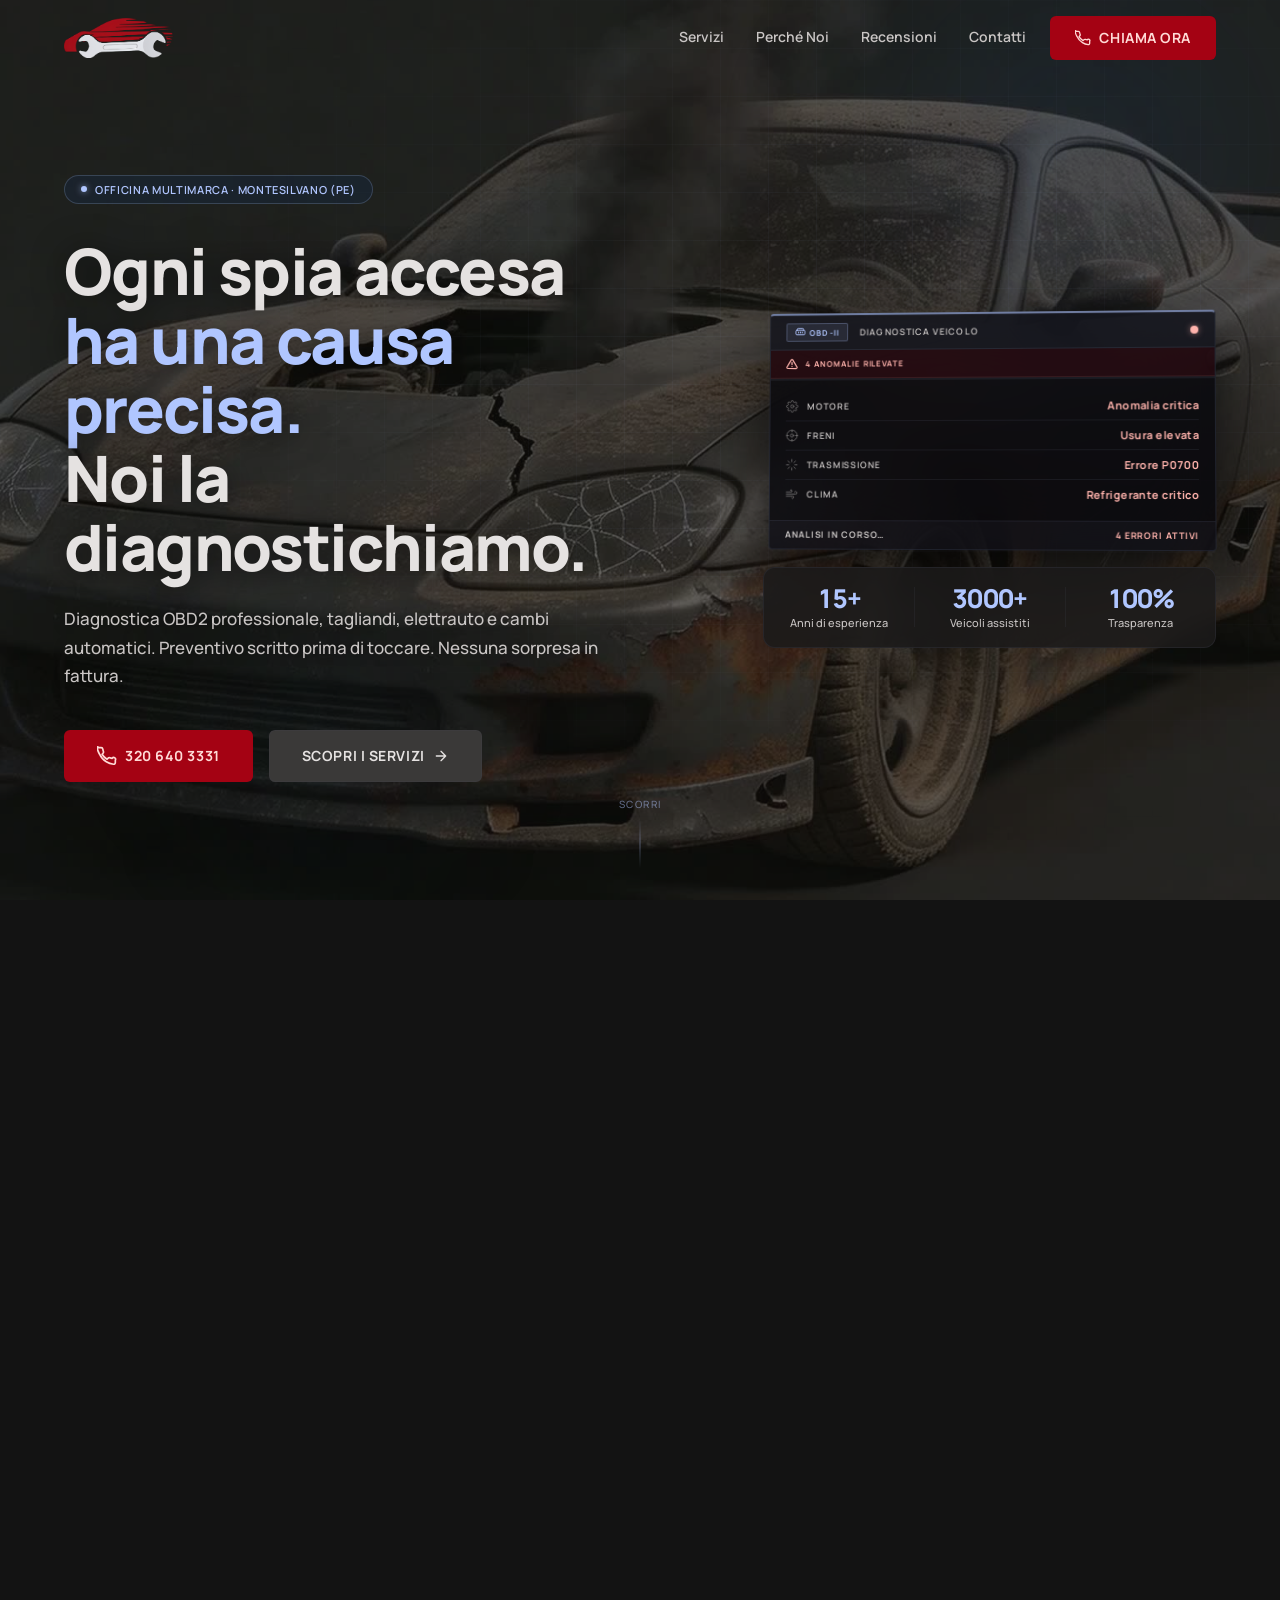
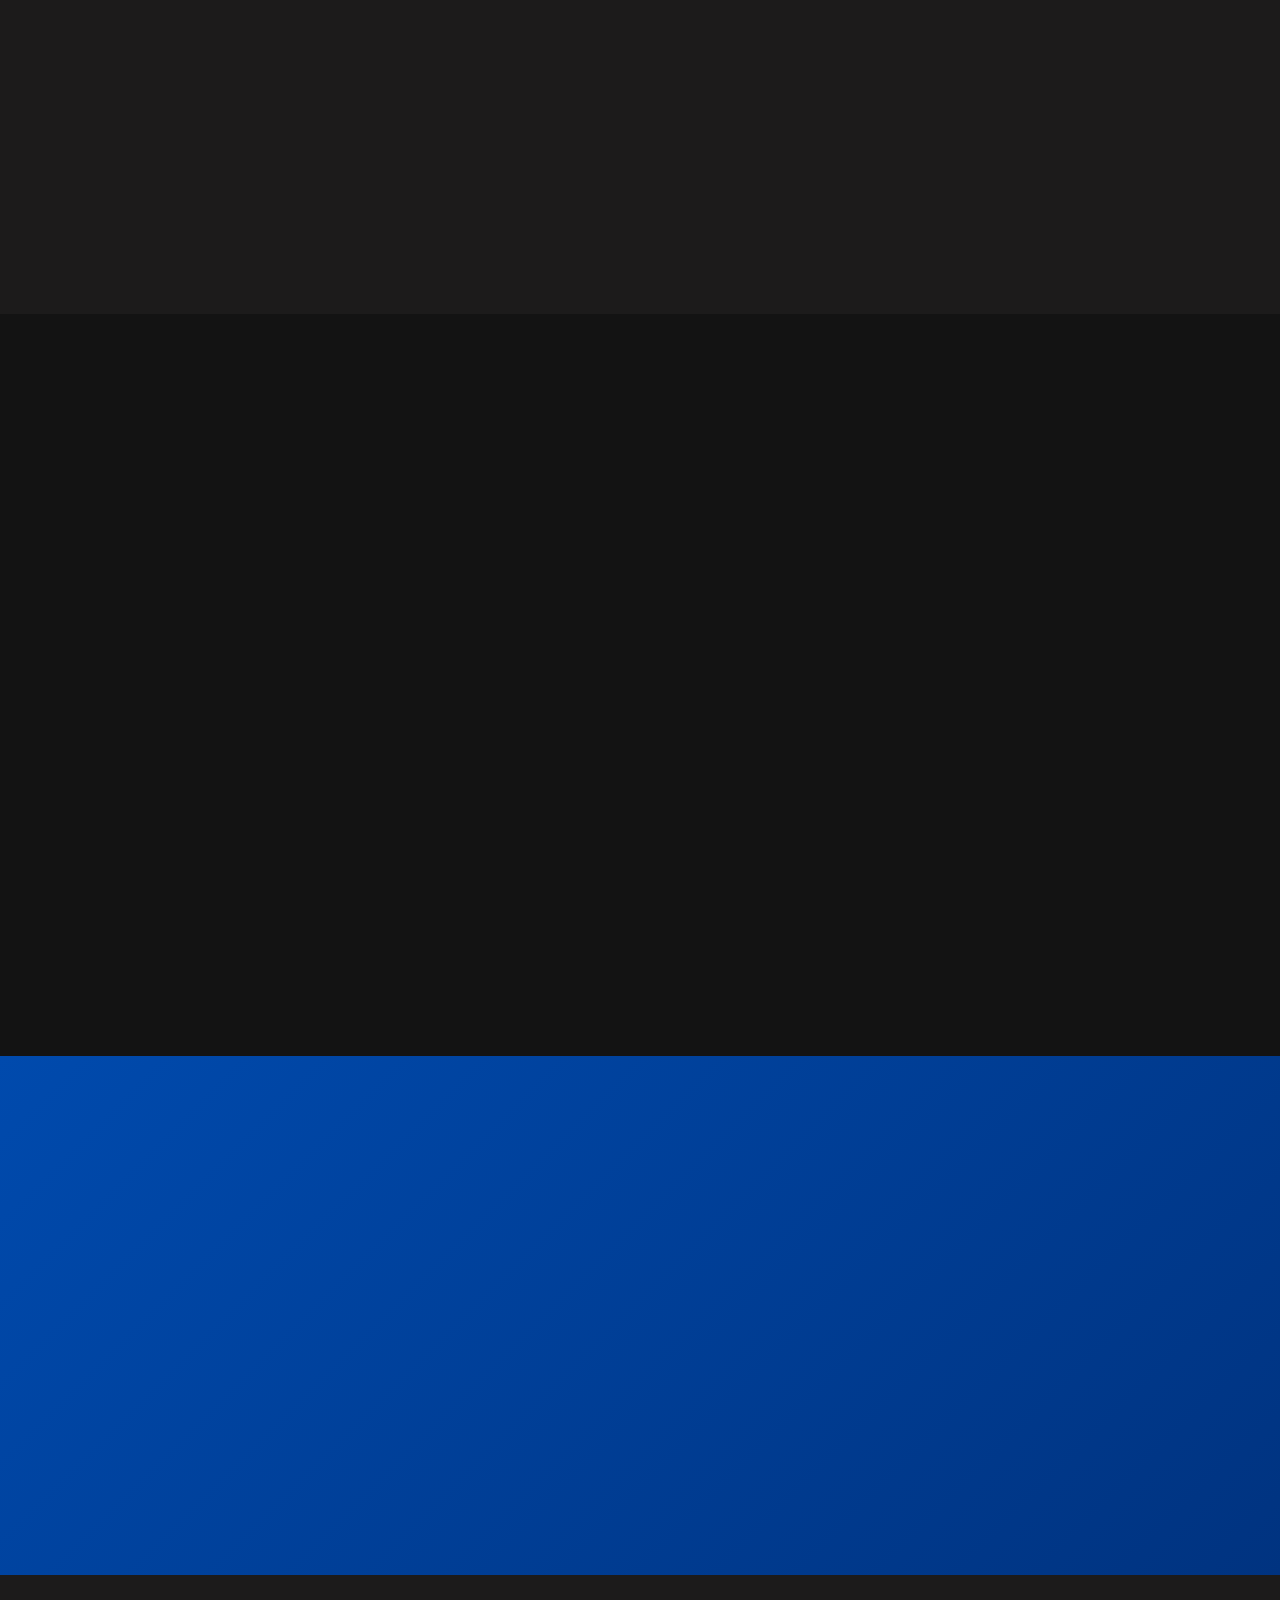
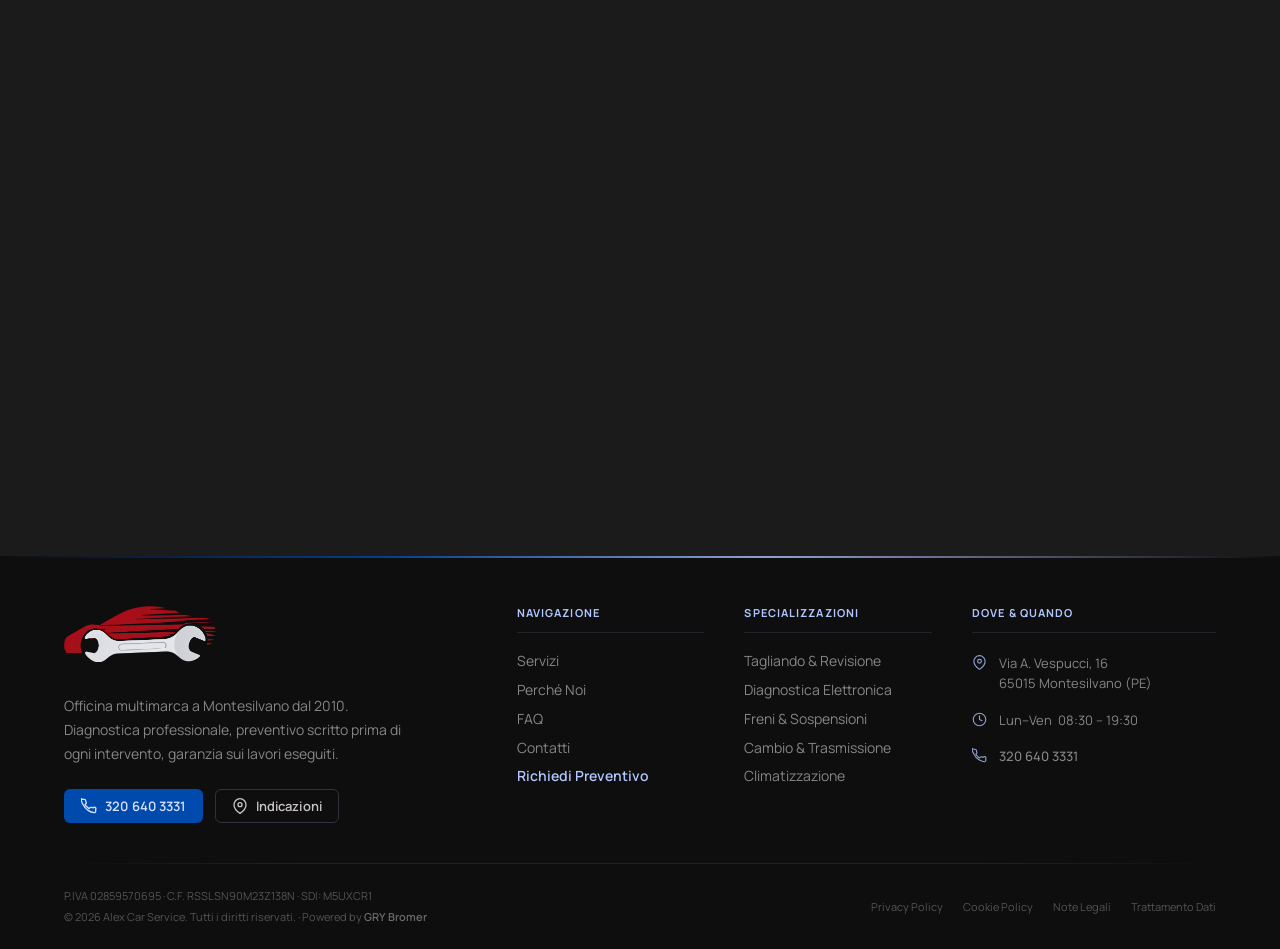
==== commit 9a1bf600: "Add page loader, testimonials section, form validation, and content updates - Add page loader with l" ====
--- a/index.html
+++ b/index.html
@@ -9,8 +9,24 @@
   <link rel="preconnect" href="https://fonts.gstatic.com" crossorigin />
   <link href="https://fonts.googleapis.com/css2?family=Manrope:wght@400;500;600;700;800&display=swap" rel="stylesheet" />
   <link rel="stylesheet" href="style.css" />
+  <link rel="preload" href="brand_assets/frames/ezgif-frame-001.jpg" as="image" fetchpriority="high" />
+  <script src="script.js" defer></script>
 </head>
 <body class="no-scroll">
+<noscript><style>body { overflow: auto !important; }</style></noscript>
+
+  <!-- ═══════════════════════════════════════════════════════
+       PAGE LOADER
+  ═══════════════════════════════════════════════════════ -->
+  <div id="page-loader" class="page-loader" aria-hidden="true" role="presentation">
+    <div class="loader-inner">
+      <img src="imgs/logo.png" alt="" class="loader-logo" width="120" height="48" />
+      <p class="loader-brand">Alex Car Service</p>
+      <div class="loader-bar-track" aria-hidden="true">
+        <div class="loader-bar-fill"></div>
+      </div>
+    </div>
+  </div>
 
   <!-- Skip to content -->
   <a href="#main" class="skip-link">Vai al contenuto</a>
@@ -101,8 +117,8 @@
           </div>
         </div>
 
-        <div class="hero-visual reveal reveal-delay-1" aria-hidden="true">
-          <div class="hero-card" id="diag-card">
+        <div class="hero-visual reveal reveal-delay-1">
+          <div class="hero-card" id="diag-card" aria-hidden="true">
             <div class="hero-card-header">
               <div class="diag-obd-label">
                 <svg width="11" height="11" viewBox="0 0 24 24" fill="none" stroke="currentColor" stroke-width="2" stroke-linecap="round" stroke-linejoin="round" aria-hidden="true"><rect x="2" y="7" width="20" height="10" rx="2"/><path d="M8 11v2M12 11v2M16 11v2"/><path d="M5 7V5a2 2 0 012-2h10a2 2 0 012 2v2"/></svg>
@@ -172,7 +188,7 @@
         <div class="scroll-line"></div>
       </div>
 
-      <div class="hero-claim" id="hero-claim" aria-hidden="true">
+      <div class="hero-claim" id="hero-claim" aria-live="polite">
         <p class="hero-claim-eyebrow">Officina multimarca · Montesilvano</p>
         <p class="hero-claim-text">Diagnosi che non mentono.</p>
       </div>
@@ -190,6 +206,8 @@
           <p class="section-subtitle">Ogni marca, ogni modello, ogni anno di immatricolazione. Interventi documentati e garantiti.</p>
         </div>
 
+        <p class="services-guide reveal">Non sai da dove partire? La <strong>diagnosi elettronica</strong> legge i codici di errore e indica quale intervento è necessario — è il punto di partenza per qualsiasi anomalia.</p>
+
         <div class="services-grid">
           <!-- Diagnosi Elettronica -->
           <article class="service-card reveal" aria-labelledby="svc-diagnosi">
@@ -205,7 +223,7 @@
                 <h3 id="svc-diagnosi" class="service-title">Diagnosi Elettronica</h3>
                 <p class="service-desc">Lettura completa dei codici di errore con strumentazione OBD2 professionale. Analisi precisa, referto scritto.</p>
               </div>
-              <span class="status-dot status-ok" title="Disponibile" aria-label="Disponibile"></span>
+              <span class="status-dot status-ok" title="Disponibile" aria-label="Servizio disponibile" role="img"></span>
             </div>
           </article>
 
@@ -221,7 +239,7 @@
                 <h3 id="svc-tagliandi" class="service-title">Tagliandi Multimarca</h3>
                 <p class="service-desc">Tagliandi secondo le specifiche del costruttore per ogni marca. Ricambi originali o equivalenti certificati.</p>
               </div>
-              <span class="status-dot status-ok" title="Disponibile" aria-label="Disponibile"></span>
+              <span class="status-dot status-ok" title="Disponibile" aria-label="Servizio disponibile" role="img"></span>
             </div>
           </article>
 
@@ -237,7 +255,7 @@
                 <h3 id="svc-clima" class="service-title">Aria Condizionata</h3>
                 <p class="service-desc">D'estate soffoca, d'inverno appanna. Ricarica, sanificazione e revisione del climatizzatore. Gas certificato R134a e R1234yf.</p>
               </div>
-              <span class="status-dot status-ok" title="Disponibile" aria-label="Disponibile"></span>
+              <span class="status-dot status-ok" title="Disponibile" aria-label="Servizio disponibile" role="img"></span>
             </div>
           </article>
 
@@ -254,7 +272,7 @@
                 <h3 id="svc-cambi" class="service-title">Cambi Automatici</h3>
                 <p class="service-desc">Prima di cambiarlo, lasciaci esaminarlo. Revisione e riparazione di cambi automatici, DSG e CVT. Spesso si ripara — con un risparmio significativo.</p>
               </div>
-              <span class="status-dot status-ok" title="Disponibile" aria-label="Disponibile"></span>
+              <span class="status-dot status-ok" title="Disponibile" aria-label="Servizio disponibile" role="img"></span>
             </div>
           </article>
 
@@ -270,7 +288,7 @@
                 <h3 id="svc-elettrauto" class="service-title">Elettrauto</h3>
                 <p class="service-desc">Impianti elettrici, alternatori, motorini di avviamento e centraline. Guasto elettrico? Lo troviamo con strumentazione professionale, non a tentativi.</p>
               </div>
-              <span class="status-dot status-ok" title="Disponibile" aria-label="Disponibile"></span>
+              <span class="status-dot status-ok" title="Disponibile" aria-label="Servizio disponibile" role="img"></span>
             </div>
           </article>
 
@@ -288,7 +306,7 @@
                 <h3 id="svc-freni" class="service-title">Freni e Sospensioni</h3>
                 <p class="service-desc">Sostituzione pastiglie, dischi, pinze e revisione delle sospensioni. Sicurezza verificata strumentalmente.</p>
               </div>
-              <span class="status-dot status-ok" title="Disponibile" aria-label="Disponibile"></span>
+              <span class="status-dot status-ok" title="Disponibile" aria-label="Servizio disponibile" role="img"></span>
             </div>
           </article>
 
@@ -301,10 +319,10 @@
                 </svg>
               </div>
               <div class="service-content">
-                <h3 id="svc-revisioni" class="service-title">Revisioni</h3>
-                <p class="service-desc">Niente sorprese allo sportello. Controllo completo prima dell'appuntamento in modo che la revisione ministeriale non sia mai un problema.</p>
-              </div>
-              <span class="status-dot status-ok" title="Disponibile" aria-label="Disponibile"></span>
+                <h3 id="svc-revisioni" class="service-title">Revisioni & Pre-revisioni</h3>
+                <p class="service-desc">Niente sorprese allo sportello. Controllo completo pre-revisione per arrivare all'appuntamento ministeriale già pronti, senza rischi di bocciatura.</p>
+              </div>
+              <span class="status-dot status-ok" title="Disponibile" aria-label="Servizio disponibile" role="img"></span>
             </div>
           </article>
 
@@ -322,7 +340,7 @@
                 <h3 id="svc-pneumatici" class="service-title">Pneumatici</h3>
                 <p class="service-desc">Montaggio, equilibratura e convergenza. Fornitura di pneumatici per tutte le stagioni e ogni budget.</p>
               </div>
-              <span class="status-dot status-ok" title="Disponibile" aria-label="Disponibile"></span>
+              <span class="status-dot status-ok" title="Disponibile" aria-label="Servizio disponibile" role="img"></span>
             </div>
           </article>
         </div>
@@ -343,7 +361,7 @@
             <div class="pillars-list">
               <div class="pillar">
                 <div class="pillar-icon" aria-hidden="true">
-                  <svg width="20" height="20" viewBox="0 0 24 24" fill="none" stroke="#b0c6ff" stroke-width="1.5" stroke-linecap="round" stroke-linejoin="round">
+                  <svg width="20" height="20" viewBox="0 0 24 24" fill="none" stroke="currentColor" stroke-width="1.5" stroke-linecap="round" stroke-linejoin="round">
                     <path d="M12 22s8-4 8-10V5l-8-3-8 3v7c0 6 8 10 8 10z"/>
                   </svg>
                 </div>
@@ -355,7 +373,7 @@
 
               <div class="pillar">
                 <div class="pillar-icon" aria-hidden="true">
-                  <svg width="20" height="20" viewBox="0 0 24 24" fill="none" stroke="#b0c6ff" stroke-width="1.5" stroke-linecap="round" stroke-linejoin="round">
+                  <svg width="20" height="20" viewBox="0 0 24 24" fill="none" stroke="currentColor" stroke-width="1.5" stroke-linecap="round" stroke-linejoin="round">
                     <circle cx="12" cy="12" r="10"/><path d="M12 6v6l4 2"/>
                   </svg>
                 </div>
@@ -367,7 +385,7 @@
 
               <div class="pillar">
                 <div class="pillar-icon" aria-hidden="true">
-                  <svg width="20" height="20" viewBox="0 0 24 24" fill="none" stroke="#b0c6ff" stroke-width="1.5" stroke-linecap="round" stroke-linejoin="round">
+                  <svg width="20" height="20" viewBox="0 0 24 24" fill="none" stroke="currentColor" stroke-width="1.5" stroke-linecap="round" stroke-linejoin="round">
                     <path d="M14.7 6.3a1 1 0 000 1.4l1.6 1.6a1 1 0 001.4 0l3.77-3.77a6 6 0 01-7.94 7.94l-6.91 6.91a2.12 2.12 0 01-3-3l6.91-6.91a6 6 0 017.94-7.94l-3.76 3.76z"/>
                   </svg>
                 </div>
@@ -379,7 +397,7 @@
 
               <div class="pillar">
                 <div class="pillar-icon" aria-hidden="true">
-                  <svg width="20" height="20" viewBox="0 0 24 24" fill="none" stroke="#b0c6ff" stroke-width="1.5" stroke-linecap="round" stroke-linejoin="round">
+                  <svg width="20" height="20" viewBox="0 0 24 24" fill="none" stroke="currentColor" stroke-width="1.5" stroke-linecap="round" stroke-linejoin="round">
                     <path d="M17 21v-2a4 4 0 00-4-4H5a4 4 0 00-4 4v2"/><circle cx="9" cy="7" r="4"/>
                     <path d="M23 21v-2a4 4 0 00-3-3.87M16 3.13a4 4 0 010 7.75"/>
                   </svg>
@@ -426,7 +444,7 @@
                 </div>
               </div>
               <div class="spec-footer">
-                <svg width="16" height="16" viewBox="0 0 24 24" fill="none" stroke="#b0c6ff" stroke-width="1.5" stroke-linecap="round" stroke-linejoin="round">
+                <svg width="16" height="16" viewBox="0 0 24 24" fill="none" stroke="currentColor" stroke-width="1.5" stroke-linecap="round" stroke-linejoin="round">
                   <path d="M9 11l3 3L22 4"/><path d="M21 12v7a2 2 0 01-2 2H5a2 2 0 01-2-2V5a2 2 0 012-2h11"/>
                 </svg>
                 <span class="label-sm" style="color:var(--on-surface-variant)">Analisi completata — 1 attenzione rilevata</span>
@@ -435,24 +453,108 @@
 
             <div class="cert-strip">
               <div class="cert-badge">
-                <svg width="18" height="18" viewBox="0 0 24 24" fill="none" stroke="#d4c5a0" stroke-width="1.5">
+                <svg width="18" height="18" viewBox="0 0 24 24" fill="none" stroke="currentColor" stroke-width="1.5">
                   <circle cx="12" cy="8" r="6"/><path d="M15.477 12.89L17 22l-5-3-5 3 1.523-9.11"/>
                 </svg>
                 <span>Tecnici certificati</span>
               </div>
               <div class="cert-badge">
-                <svg width="18" height="18" viewBox="0 0 24 24" fill="none" stroke="#d4c5a0" stroke-width="1.5">
+                <svg width="18" height="18" viewBox="0 0 24 24" fill="none" stroke="currentColor" stroke-width="1.5">
                   <path d="M12 22s8-4 8-10V5l-8-3-8 3v7c0 6 8 10 8 10z"/>
                 </svg>
                 <span>Garanzia lavori</span>
               </div>
               <div class="cert-badge">
-                <svg width="18" height="18" viewBox="0 0 24 24" fill="none" stroke="#d4c5a0" stroke-width="1.5">
+                <svg width="18" height="18" viewBox="0 0 24 24" fill="none" stroke="currentColor" stroke-width="1.5">
                   <path d="M14 2H6a2 2 0 00-2 2v16a2 2 0 002 2h12a2 2 0 002-2V8z"/><path d="M14 2v6h6M16 13H8M16 17H8M10 9H8"/>
                 </svg>
                 <span>Preventivo scritto</span>
               </div>
             </div>
+          </div>
+        </div>
+      </div>
+    </section>
+
+    <!-- ═══════════════════════════════════════════════════════
+         FAQ
+    ═══════════════════════════════════════════════════════ -->
+    <section class="section section-faq" id="faq" aria-labelledby="faq-title">
+      <div class="container">
+        <div class="faq-inner">
+          <div class="faq-header reveal">
+            <p class="section-eyebrow">Domande frequenti</p>
+            <h2 id="faq-title" class="section-title">Risposte dirette.<br /><span style="color:var(--primary)">Nessun tecnicismo inutile.</span></h2>
+            <div class="faq-cta">
+              <p class="faq-cta-note">Hai un dubbio che non trovi qui sotto? Chiamaci — risposta diretta dal tecnico.</p>
+              <a href="#preventivo" class="btn btn-secondary btn-sm">
+                Richiedi preventivo
+                <svg width="14" height="14" viewBox="0 0 24 24" fill="none" stroke="currentColor" stroke-width="2" stroke-linecap="round" stroke-linejoin="round" aria-hidden="true">
+                  <path d="M5 12h14M12 5l7 7-7 7"/>
+                </svg>
+              </a>
+            </div>
+          </div>
+          <div class="faq-list reveal reveal-delay-1">
+            <details class="faq-item">
+              <summary class="faq-question">
+                <span>Devo prenotare o posso venire direttamente?</span>
+                <svg class="faq-icon" width="18" height="18" viewBox="0 0 24 24" fill="none" stroke="currentColor" stroke-width="2" stroke-linecap="round" stroke-linejoin="round" aria-hidden="true">
+                  <path d="M6 9l6 6 6-6"/>
+                </svg>
+              </summary>
+              <div class="faq-answer">
+                <p>È preferibile chiamare al <a href="tel:+393206403331">320 640 3331</a> per concordare un orario. Garantisce tempi di attesa minimi e la disponibilità dell'attrezzatura necessaria.</p>
+              </div>
+            </details>
+
+            <details class="faq-item">
+              <summary class="faq-question">
+                <span>Il tagliando viene registrato sul libretto?</span>
+                <svg class="faq-icon" width="18" height="18" viewBox="0 0 24 24" fill="none" stroke="currentColor" stroke-width="2" stroke-linecap="round" stroke-linejoin="round" aria-hidden="true">
+                  <path d="M6 9l6 6 6-6"/>
+                </svg>
+              </summary>
+              <div class="faq-answer">
+                <p>Sì. Ogni tagliando viene documentato sul libretto di manutenzione e registrato nei nostri archivi. La storia del veicolo è sempre tracciabile.</p>
+              </div>
+            </details>
+
+            <details class="faq-item">
+              <summary class="faq-question">
+                <span>Utilizzate ricambi originali o aftermarket?</span>
+                <svg class="faq-icon" width="18" height="18" viewBox="0 0 24 24" fill="none" stroke="currentColor" stroke-width="2" stroke-linecap="round" stroke-linejoin="round" aria-hidden="true">
+                  <path d="M6 9l6 6 6-6"/>
+                </svg>
+              </summary>
+              <div class="faq-answer">
+                <p>Utilizziamo ricambi originali OEM o ricambi aftermarket equivalenti con certificazione OE. La scelta viene concordata con il cliente prima dell'intervento, insieme al preventivo.</p>
+              </div>
+            </details>
+
+            <details class="faq-item">
+              <summary class="faq-question">
+                <span>Assistite anche veicoli ibridi o elettrici?</span>
+                <svg class="faq-icon" width="18" height="18" viewBox="0 0 24 24" fill="none" stroke="currentColor" stroke-width="2" stroke-linecap="round" stroke-linejoin="round" aria-hidden="true">
+                  <path d="M6 9l6 6 6-6"/>
+                </svg>
+              </summary>
+              <div class="faq-answer">
+                <p>Assistiamo veicoli ibridi. Per i veicoli 100% elettrici contattaci direttamente per verificare la compatibilità con il tipo di intervento richiesto.</p>
+              </div>
+            </details>
+
+            <details class="faq-item">
+              <summary class="faq-question">
+                <span>Fornite un preventivo prima di iniziare i lavori?</span>
+                <svg class="faq-icon" width="18" height="18" viewBox="0 0 24 24" fill="none" stroke="currentColor" stroke-width="2" stroke-linecap="round" stroke-linejoin="round" aria-hidden="true">
+                  <path d="M6 9l6 6 6-6"/>
+                </svg>
+              </summary>
+              <div class="faq-answer">
+                <p>Sempre. Nessun intervento viene avviato senza preventivo scritto approvato dal cliente. È la nostra politica senza eccezioni.</p>
+              </div>
+            </details>
           </div>
         </div>
       </div>
@@ -511,81 +613,6 @@
               </div>
             </footer>
           </blockquote>
-        </div>
-      </div>
-    </section>
-
-    <!-- ═══════════════════════════════════════════════════════
-         FAQ
-    ═══════════════════════════════════════════════════════ -->
-    <section class="section section-faq" id="faq" aria-labelledby="faq-title">
-      <div class="container">
-        <div class="faq-inner">
-          <div class="faq-header reveal">
-            <p class="section-eyebrow">Domande frequenti</p>
-            <h2 id="faq-title" class="section-title">Risposte dirette.<br /><span style="color:var(--primary)">Nessun tecnicismo inutile.</span></h2>
-          </div>
-          <div class="faq-list reveal reveal-delay-1">
-            <details class="faq-item">
-              <summary class="faq-question">
-                <span>Devo prenotare o posso venire direttamente?</span>
-                <svg class="faq-icon" width="18" height="18" viewBox="0 0 24 24" fill="none" stroke="currentColor" stroke-width="2" stroke-linecap="round" stroke-linejoin="round" aria-hidden="true">
-                  <path d="M6 9l6 6 6-6"/>
-                </svg>
-              </summary>
-              <div class="faq-answer">
-                <p>È preferibile chiamare al <a href="tel:+393206403331">320 640 3331</a> per concordare un orario. Garantisce tempi di attesa minimi e la disponibilità dell'attrezzatura necessaria.</p>
-              </div>
-            </details>
-
-            <details class="faq-item">
-              <summary class="faq-question">
-                <span>Il tagliando viene registrato sul libretto?</span>
-                <svg class="faq-icon" width="18" height="18" viewBox="0 0 24 24" fill="none" stroke="currentColor" stroke-width="2" stroke-linecap="round" stroke-linejoin="round" aria-hidden="true">
-                  <path d="M6 9l6 6 6-6"/>
-                </svg>
-              </summary>
-              <div class="faq-answer">
-                <p>Sì. Ogni tagliando viene documentato sul libretto di manutenzione e registrato nei nostri archivi. La storia del veicolo è sempre tracciabile.</p>
-              </div>
-            </details>
-
-            <details class="faq-item">
-              <summary class="faq-question">
-                <span>Utilizzate ricambi originali o aftermarket?</span>
-                <svg class="faq-icon" width="18" height="18" viewBox="0 0 24 24" fill="none" stroke="currentColor" stroke-width="2" stroke-linecap="round" stroke-linejoin="round" aria-hidden="true">
-                  <path d="M6 9l6 6 6-6"/>
-                </svg>
-              </summary>
-              <div class="faq-answer">
-                <p>Utilizziamo ricambi originali OEM o ricambi aftermarket equivalenti con certificazione OE. La scelta viene concordata con il cliente prima dell'intervento, insieme al preventivo.</p>
-              </div>
-            </details>
-
-            <details class="faq-item">
-              <summary class="faq-question">
-                <span>Assistite anche veicoli ibridi o elettrici?</span>
-                <svg class="faq-icon" width="18" height="18" viewBox="0 0 24 24" fill="none" stroke="currentColor" stroke-width="2" stroke-linecap="round" stroke-linejoin="round" aria-hidden="true">
-                  <path d="M6 9l6 6 6-6"/>
-                </svg>
-              </summary>
-              <div class="faq-answer">
-                <p>Assistiamo veicoli ibridi. Per i veicoli 100% elettrici contattaci direttamente per verificare la compatibilità con il tipo di intervento richiesto.</p>
-              </div>
-            </details>
-
-            <details class="faq-item">
-              <summary class="faq-question">
-                <span>Fornite un preventivo prima di iniziare i lavori?</span>
-                <svg class="faq-icon" width="18" height="18" viewBox="0 0 24 24" fill="none" stroke="currentColor" stroke-width="2" stroke-linecap="round" stroke-linejoin="round" aria-hidden="true">
-                  <path d="M6 9l6 6 6-6"/>
-                </svg>
-              </summary>
-              <div class="faq-answer">
-                <p>Sempre. Nessun intervento viene avviato senza preventivo scritto approvato dal cliente. È la nostra politica senza eccezioni.</p>
-              </div>
-            </details>
-          </div>
         </div>
       </div>
     </section>
@@ -634,7 +661,7 @@
             <div class="contact-card">
               <div class="contact-item">
                 <div class="contact-icon" aria-hidden="true">
-                  <svg width="20" height="20" viewBox="0 0 24 24" fill="none" stroke="#b0c6ff" stroke-width="1.5" stroke-linecap="round" stroke-linejoin="round">
+                  <svg width="20" height="20" viewBox="0 0 24 24" fill="none" stroke="currentColor" stroke-width="1.5" stroke-linecap="round" stroke-linejoin="round">
                     <path d="M22 16.92v3a2 2 0 01-2.18 2 19.79 19.79 0 01-8.63-3.07A19.5 19.5 0 013.07 9.81a19.79 19.79 0 01-3.07-8.67A2 2 0 012 2h3a2 2 0 012 1.72c.127.96.361 1.903.7 2.81a2 2 0 01-.45 2.11L6.09 9.91a16 16 0 006 6l1.27-1.27a2 2 0 012.11-.45c.907.339 1.85.573 2.81.7A2 2 0 0122 16.92z"/>
                   </svg>
                 </div>
@@ -646,19 +673,19 @@
 
               <div class="contact-item">
                 <div class="contact-icon" aria-hidden="true">
-                  <svg width="20" height="20" viewBox="0 0 24 24" fill="none" stroke="#b0c6ff" stroke-width="1.5" stroke-linecap="round" stroke-linejoin="round">
+                  <svg width="20" height="20" viewBox="0 0 24 24" fill="none" stroke="currentColor" stroke-width="1.5" stroke-linecap="round" stroke-linejoin="round">
                     <path d="M4 4h16c1.1 0 2 .9 2 2v12c0 1.1-.9 2-2 2H4c-1.1 0-2-.9-2-2V6c0-1.1.9-2 2-2z"/><path d="M22 6l-10 7L2 6"/>
                   </svg>
                 </div>
                 <div>
-                  <p class="contact-label">Email / PEC</p>
-                  <a href="mailto:russu1990@pec.it" class="contact-value">russu1990@pec.it</a>
+                  <p class="contact-label">Email</p>
+                  <a href="mailto:info.alexcarservice@gmail.com" class="contact-value">info.alexcarservice@gmail.com</a>
                 </div>
               </div>
 
               <div class="contact-item">
                 <div class="contact-icon" aria-hidden="true">
-                  <svg width="20" height="20" viewBox="0 0 24 24" fill="none" stroke="#b0c6ff" stroke-width="1.5" stroke-linecap="round" stroke-linejoin="round">
+                  <svg width="20" height="20" viewBox="0 0 24 24" fill="none" stroke="currentColor" stroke-width="1.5" stroke-linecap="round" stroke-linejoin="round">
                     <path d="M21 10c0 7-9 13-9 13s-9-6-9-13a9 9 0 0118 0z"/><circle cx="12" cy="10" r="3"/>
                   </svg>
                 </div>
@@ -676,12 +703,8 @@
               <h3 class="hours-title">Orari di apertura</h3>
               <div class="hours-grid">
                 <div class="hours-row">
-                  <span class="hours-day">Lunedì – Venerdì</span>
-                  <span class="hours-time">08:30 – 12:30 · 14:30 – 18:30</span>
-                </div>
-                <div class="hours-row">
-                  <span class="hours-day">Sabato</span>
-                  <span class="hours-time">08:30 – 12:30</span>
+                  <span class="hours-day">Lunedì – Sabato</span>
+                  <span class="hours-time">08:30 – 19:30</span>
                 </div>
                 <div class="hours-row hours-row-closed">
                   <span class="hours-day">Domenica</span>
@@ -703,7 +726,19 @@
               loading="lazy"
               referrerpolicy="no-referrer-when-downgrade"
               title="Posizione Alex Car Service – Via A. Vespucci 16, Montesilvano"
+              id="map-iframe"
             ></iframe>
+            <div class="map-placeholder" id="map-fallback" hidden aria-hidden="true">
+              <div class="map-inner">
+                <svg class="map-pin" width="48" height="48" viewBox="0 0 24 24" fill="none" stroke="var(--primary)" stroke-width="1.5" stroke-linecap="round" stroke-linejoin="round" aria-hidden="true">
+                  <path d="M21 10c0 7-9 13-9 13s-9-6-9-13a9 9 0 0118 0z"/><circle cx="12" cy="10" r="3"/>
+                </svg>
+                <p class="map-address">Via A. Vespucci, 16<br />65015 Montesilvano (PE)</p>
+                <a href="https://maps.google.com/?q=Via+A.+Vespucci+16+Montesilvano+PE" target="_blank" rel="noopener noreferrer" class="btn btn-primary btn-sm">
+                  Apri in Google Maps
+                </a>
+              </div>
+            </div>
           </div>
         </div>
       </div>
@@ -723,45 +758,48 @@
           <!-- Sostituisci PLACEHOLDER_FORMSPREE_ID con il tuo ID da https://formspree.io -->
           <form id="contact-form" class="contact-form" action="https://formspree.io/f/PLACEHOLDER_FORMSPREE_ID" method="POST" novalidate>
             <div class="form-row">
-              <div class="form-field">
-                <label for="cf-name">Nome e cognome <span aria-hidden="true">*</span></label>
-                <input type="text" id="cf-name" name="nome" placeholder="Mario Rossi" autocomplete="name" required />
-              </div>
-              <div class="form-field">
-                <label for="cf-phone">Telefono <span aria-hidden="true">*</span></label>
-                <input type="tel" id="cf-phone" name="telefono" placeholder="320 123 4567" autocomplete="tel" required />
+              <div class="form-field" id="ff-name">
+                <label for="cf-name">Nome e cognome <span class="required-star" aria-hidden="true">*</span></label>
+                <input type="text" id="cf-name" name="nome" placeholder="Mario Rossi" autocomplete="name" required maxlength="100" aria-describedby="err-name" />
+                <span class="field-error-msg" id="err-name" role="alert" aria-hidden="true">Inserisci il tuo nome</span>
+              </div>
+              <div class="form-field" id="ff-phone">
+                <label for="cf-phone">Telefono <span class="required-star" aria-hidden="true">*</span></label>
+                <input type="tel" id="cf-phone" name="telefono" placeholder="320 123 4567" autocomplete="tel" required maxlength="20" pattern="[\d\s\+\-\(\)]{6,20}" aria-describedby="err-phone" />
+                <span class="field-error-msg" id="err-phone" role="alert" aria-hidden="true">Inserisci un numero valido</span>
               </div>
             </div>
             <div class="form-row">
               <div class="form-field">
                 <label for="cf-email">Email</label>
-                <input type="email" id="cf-email" name="email" placeholder="mario@email.it" autocomplete="email" />
+                <input type="email" id="cf-email" name="email" placeholder="mario@email.it" autocomplete="email" maxlength="254" />
               </div>
               <div class="form-field">
                 <label for="cf-service">Tipo di intervento</label>
                 <select id="cf-service" name="servizio">
                   <option value="">Seleziona un servizio…</option>
-                  <option>Diagnosi Elettronica</option>
-                  <option>Tagliando</option>
-                  <option>Freni e Sospensioni</option>
-                  <option>Aria Condizionata</option>
-                  <option>Cambio Automatico</option>
-                  <option>Elettrauto</option>
-                  <option>Pneumatici</option>
-                  <option>Revisione Ministeriale</option>
-                  <option>Altro</option>
+                  <option value="diagnosi" selected>Diagnosi Elettronica</option>
+                  <option value="tagliando">Tagliando</option>
+                  <option value="freni">Freni e Sospensioni</option>
+                  <option value="clima">Aria Condizionata</option>
+                  <option value="cambio">Cambio Automatico</option>
+                  <option value="elettrauto">Elettrauto</option>
+                  <option value="pneumatici">Pneumatici</option>
+                  <option value="revisione">Revisione Ministeriale</option>
+                  <option value="altro">Altro</option>
                 </select>
               </div>
             </div>
             <div class="form-field">
               <label for="cf-message">Descrivi brevemente</label>
-              <textarea id="cf-message" name="messaggio" rows="4" placeholder="Es: La spia del motore è accesa da ieri mattina, la macchina tira leggermente a destra e sento un rumore sordo in frenata…"></textarea>
-            </div>
-            <div class="form-field">
+              <textarea id="cf-message" name="messaggio" rows="4" maxlength="2000" placeholder="Es: La spia del motore è accesa da ieri mattina, la macchina tira leggermente a destra e sento un rumore sordo in frenata…"></textarea>
+            </div>
+            <div class="form-field" id="ff-privacy">
               <label class="checkbox-label">
-                <input type="checkbox" id="cf-privacy" name="privacy" required />
+                <input type="checkbox" id="cf-privacy" name="privacy" required aria-describedby="err-privacy" />
                 <span>Ho letto e accetto il trattamento dei dati personali ai sensi del <abbr title="Regolamento UE 2016/679">Regolamento UE 2016/679 (GDPR)</abbr>. <span class="required-star" aria-hidden="true">*</span></span>
               </label>
+              <span class="field-error-msg" id="err-privacy" role="alert" aria-hidden="true">Accetta il trattamento dei dati per continuare</span>
             </div>
             <div class="form-footer">
               <button type="submit" id="cf-submit" class="btn btn-primary btn-lg" disabled aria-disabled="true">
@@ -773,11 +811,13 @@
             </div>
           </form>
 
+          <div id="form-error" class="form-error" hidden role="alert" aria-live="assertive"></div>
+
           <div id="form-success" class="form-success" hidden aria-live="polite">
             <svg class="form-success-icon" width="64" height="64" viewBox="0 0 64 64" fill="none" aria-hidden="true">
-              <circle cx="32" cy="32" r="32" fill="rgba(16,185,129,0.12)"/>
-              <circle cx="32" cy="32" r="22" fill="rgba(16,185,129,0.18)"/>
-              <path d="M21 32l8 8 14-16" stroke="#10b981" stroke-width="2.5" stroke-linecap="round" stroke-linejoin="round"/>
+              <circle cx="32" cy="32" r="32" fill="rgba(0,74,173,0.12)"/>
+              <circle cx="32" cy="32" r="22" fill="rgba(0,74,173,0.18)"/>
+              <path d="M21 32l8 8 14-16" stroke="currentColor" stroke-width="2.5" stroke-linecap="round" stroke-linejoin="round"/>
             </svg>
             <p class="form-success-title">Richiesta inviata!</p>
             <p class="form-success-text">Ti ricontatteremo entro poche ore. A presto!</p>
@@ -858,7 +898,7 @@
               <svg width="15" height="15" viewBox="0 0 24 24" fill="none" stroke="currentColor" stroke-width="1.8" stroke-linecap="round" stroke-linejoin="round" aria-hidden="true">
                 <circle cx="12" cy="12" r="10"/><polyline points="12 6 12 12 16 14"/>
               </svg>
-              <span>Lun–Ven&nbsp;&nbsp;08:30 – 18:30<br>Sabato&nbsp;&nbsp;&nbsp;&nbsp;08:30 – 12:30</span>
+              <span>Lun–Ven&nbsp;&nbsp;08:30 – 19:30</span>
             </li>
             <li class="footer-info-item">
               <svg width="15" height="15" viewBox="0 0 24 24" fill="none" stroke="currentColor" stroke-width="1.8" stroke-linecap="round" stroke-linejoin="round" aria-hidden="true">
@@ -897,6 +937,5 @@
     </svg>
   </a>
 
-  <script src="script.js"></script>
 </body>
 </html>
--- a/style.css
+++ b/style.css
@@ -3,7 +3,7 @@
    Brand: "The Technical Atelier" — DESIGN.md compliant
    ═══════════════════════════════════════════════════════════════ */
 
-@import url('https://fonts.googleapis.com/css2?family=Manrope:wght@400;500;600;700;800&display=swap');
+/* Google Fonts loaded via <link> in HTML — @import removed to avoid double request */
 
 /* ─── Token Map ─── */
 :root {
@@ -279,6 +279,8 @@
 
 @media (prefers-reduced-motion: reduce) {
   .reveal { opacity: 1; transform: none; transition: none; }
+  .status-critical { animation: none; }
+  .scroll-line { animation: none; }
 }
 .no-scroll {
   overflow: hidden;
@@ -287,6 +289,8 @@
 /* ─── Section Shared ─── */
 .section {
   padding: var(--sp-20) 0;
+  content-visibility: auto;
+  contain-intrinsic-size: 0 600px;
 }
 @media (min-width: 1024px) { .section { padding: var(--sp-24) 0; } }
 
@@ -949,6 +953,8 @@
   opacity: 0;
   pointer-events: none;
   white-space: nowrap;
+  max-width: calc(100vw - var(--sp-12));
+  overflow: hidden;
 }
 .hero-claim-eyebrow {
   font: 600 0.625rem/1 var(--font);
@@ -963,7 +969,7 @@
 .hero-claim-text {
   font: 800 2.75rem/1.05 var(--font);
   letter-spacing: -0.03em;
-  color: #ffffff;
+  color: var(--on-surface);
   text-shadow:
     0 2px 8px  rgba(0, 0, 0, 0.95),
     0 4px 24px rgba(0, 0, 0, 0.85),
@@ -979,6 +985,18 @@
   background: var(--surface-container-low);
 }
 
+.services-guide {
+  font: 500 0.9375rem/1.6 var(--font);
+  color: var(--on-surface-variant);
+  max-width: 62ch;
+  margin: 0 auto var(--sp-8);
+  text-align: center;
+}
+.services-guide strong {
+  color: var(--on-surface);
+  font-weight: 600;
+}
+
 .services-grid {
   display: grid;
   grid-template-columns: 1fr;
@@ -991,18 +1009,7 @@
   background: var(--surface-container-highest);
   border-radius: var(--radius-lg);
   border: 1px solid transparent;
-  transition:
-    background var(--motion-standard),
-    box-shadow var(--motion-standard),
-    border-color var(--motion-standard),
-    transform var(--motion-standard);
   cursor: default;
-}
-.service-card:hover {
-  background: #3e3d3c;
-  box-shadow: var(--shadow-hover), inset 3px 0 0 var(--primary-container);
-  border-color: rgba(176, 198, 255, 0.08);
-  transform: translateY(-3px);
 }
 
 .service-card-inner {
@@ -1031,10 +1038,6 @@
   flex-shrink: 0;
   transition: background var(--motion-standard), border-color var(--motion-standard);
 }
-.service-card:hover .service-icon-wrap {
-  background: linear-gradient(135deg, rgba(0, 74, 173, 0.28) 0%, rgba(0, 74, 173, 0.12) 100%);
-  border-color: rgba(176, 198, 255, 0.22);
-}
 
 .service-content { flex: 1; }
 .service-title {
@@ -1060,7 +1063,7 @@
 }
 @media (min-width: 1024px) {
   .why-inner {
-    grid-template-columns: 6fr 5fr;
+    grid-template-columns: 7fr 5fr;
     gap: var(--sp-16);
   }
 }
@@ -1093,6 +1096,7 @@
   border: 1px solid rgba(176, 198, 255, 0.1);
   border-radius: var(--radius-md);
   flex-shrink: 0;
+  color: var(--primary);
 }
 
 .pillar-title {
@@ -1143,10 +1147,13 @@
 }
 .spec-bar {
   height: 100%;
-  width: var(--fill, 0%);
+  width: 100%;
   background: var(--primary-container);
   border-radius: var(--radius-full);
-  transition: width 1s cubic-bezier(0.2, 0, 0, 1);
+  transform: scaleX(0);
+  transform-origin: left center;
+  will-change: transform;
+  transition: transform 1s cubic-bezier(0.2, 0, 0, 1);
 }
 .spec-bar-warn { background: var(--tertiary-container); }
 .spec-pct {
@@ -1163,6 +1170,7 @@
   gap: var(--sp-2);
   padding: var(--sp-3) var(--sp-6);
   background: var(--surface-container);
+  color: var(--primary);
 }
 
 /* Cert badges */
@@ -1188,7 +1196,7 @@
 /* ══════════════════════════════════════
    TESTIMONIALS
 ══════════════════════════════════════ */
-.section-testimonials { background: var(--surface-container-low); }
+.section-testimonials { background: var(--surface); }
 
 .testimonials-grid {
   display: grid;
@@ -1273,7 +1281,7 @@
 /* ══════════════════════════════════════
    FAQ
 ══════════════════════════════════════ */
-.section-faq { background: var(--surface); }
+.section-faq { background: var(--surface-container-low); }
 
 .faq-inner {
   display: grid;
@@ -1288,7 +1296,18 @@
   }
 }
 
-.faq-header .section-title { margin-bottom: 0; }
+.faq-header .section-title { margin-bottom: var(--sp-6); }
+
+.faq-cta {
+  display: flex;
+  flex-direction: column;
+  gap: var(--sp-4);
+}
+.faq-cta-note {
+  font: 400 0.875rem/1.6 var(--font);
+  color: var(--on-surface-variant);
+  max-width: 36ch;
+}
 
 .faq-list {
   display: flex;
@@ -1349,7 +1368,7 @@
    FINAL CTA
 ══════════════════════════════════════ */
 .section-cta {
-  background: linear-gradient(135deg, var(--primary-container) 0%, #002a6b 100%);
+  background: linear-gradient(135deg, var(--primary-container) 0%, #003380 100%);
   padding: var(--sp-24) 0;
   position: relative;
   overflow: hidden;
@@ -1445,6 +1464,7 @@
   align-items: center;
   justify-content: center;
   flex-shrink: 0;
+  color: var(--primary);
 }
 .contact-label {
   font: 700 0.6875rem/1.3 var(--font);
@@ -1551,7 +1571,7 @@
    FOOTER
 ══════════════════════════════════════ */
 .footer {
-  background: #080808;
+  background: var(--surface-container-lowest);
   padding: 0 0 var(--sp-6);
   position: relative;
 }
@@ -1600,20 +1620,25 @@
   align-items: center;
   gap: var(--sp-2);
   padding: 0.5rem var(--sp-4);
-  border-radius: 6px;
+  border-radius: var(--radius-md);
   font: 600 0.8125rem/1 var(--font);
   letter-spacing: 0.01em;
-  transition: all 200ms ease;
+  transition:
+    background-color var(--motion-fast),
+    box-shadow var(--motion-standard),
+    color var(--motion-micro),
+    border-color var(--motion-fast),
+    transform var(--motion-fast);
   cursor: pointer;
   background: var(--primary-container);
   color: #d9e2ff;
   border: 1px solid transparent;
 }
 .footer-cta-btn:hover {
-  background: #0059d1;
-  color: #fff;
+  background: #1a5cb8;
+  color: var(--on-primary-container);
   transform: translateY(-1px);
-  box-shadow: 0 4px 16px rgba(0, 74, 173, 0.4);
+  box-shadow: var(--shadow-hover);
 }
 .footer-cta-ghost {
   background: transparent;
@@ -1648,7 +1673,7 @@
 .footer-link {
   font: 400 0.875rem/1.2 var(--font);
   color: rgba(201, 197, 196, 0.65);
-  transition: color 180ms ease, padding-left 180ms ease;
+  transition: color var(--motion-fast), padding-left var(--motion-fast);
   cursor: pointer;
 }
 .footer-link:hover {
@@ -1686,7 +1711,7 @@
 .footer-info-link {
   color: rgba(201, 197, 196, 0.65);
   font-weight: 500;
-  transition: color 180ms ease;
+  transition: color var(--motion-fast);
   cursor: pointer;
 }
 .footer-info-link:hover { color: var(--primary); }
@@ -1736,7 +1761,7 @@
 .footer-legal-link {
   font: 400 0.6875rem/1.5 var(--font);
   color: rgba(201, 197, 196, 0.38);
-  transition: color 150ms ease;
+  transition: color var(--motion-micro);
   cursor: pointer;
 }
 .footer-legal-link:hover { color: var(--on-surface-variant); }
@@ -1804,9 +1829,7 @@
   letter-spacing: 0.08em;
   text-transform: uppercase;
 }
-.form-field .checkbox-label span { color: var(--on-surface-variant)}
-.form-field .checkbox-label .required-star { color: var(--secondary)}
-.form-field label span { color: var(--secondary); }
+.form-field .checkbox-label span { color: var(--on-surface-variant); }
 
 .form-field input,
 .form-field select,
@@ -1841,7 +1864,7 @@
 .form-field textarea:focus {
   border-color: var(--primary-container);
   background: var(--surface-container-high);
-  box-shadow: 0 0 0 3px rgba(0, 74, 173, 0.18);
+  box-shadow: 0 0 0 3px rgba(176, 198, 255, 0.15);
 }
 
 .form-field select {
@@ -1939,12 +1962,43 @@
   pointer-events: none;
 }
 
+/* ── Inline field validation ──────────────────────────────── */
+.form-field--error input,
+.form-field--error select,
+.form-field--error textarea {
+  border-color: var(--secondary-container);
+  box-shadow: 0 0 0 3px rgba(255, 179, 172, 0.12);
+}
+.form-field--error input:focus,
+.form-field--error select:focus,
+.form-field--error textarea:focus {
+  border-color: var(--secondary);
+}
+.field-error-msg {
+  font: 500 0.75rem/1.4 var(--font);
+  color: var(--secondary);
+  display: none;
+}
+.form-field--error .field-error-msg { display: block; }
+
+/* ── Form error region ─────────────────────────────────────── */
+.form-error {
+  margin-top: var(--sp-6);
+  padding: var(--sp-4) var(--sp-6);
+  background: rgba(164, 2, 19, 0.08);
+  border: 1px solid rgba(255, 179, 172, 0.22);
+  border-radius: var(--radius-lg);
+  font: 500 0.875rem/1.5 var(--font);
+  color: var(--secondary);
+}
+.form-error[hidden] { display: none; }
+
 /* ── Form success card ─────────────────────────────────────── */
 .form-success {
   margin-top: var(--sp-8);
   padding: var(--sp-12) var(--sp-8);
-  background: rgba(16, 185, 129, 0.06);
-  border: 1px solid rgba(16, 185, 129, 0.22);
+  background: rgba(0, 74, 173, 0.08);
+  border: 1px solid rgba(176, 198, 255, 0.2);
   border-radius: var(--radius-xl);
   animation: fadeUp 0.5s cubic-bezier(0.22, 1, 0.36, 1) both;
   display: flex;
@@ -1995,6 +2049,7 @@
     right: var(--sp-6);
     transform: translateY(-50%);
     white-space: normal;
+    overflow-wrap: break-word;
   }
   .hero-claim-text { font-size: 2rem; }
 }
@@ -2031,4 +2086,78 @@
 }
 .whatsapp-fab:active {
   transform: scale(0.96);
+}
+
+/* ─── Page Loader ─── */
+@keyframes loader-logo-in {
+  from { opacity: 0; transform: translateY(12px); }
+  to   { opacity: 1; transform: translateY(0); }
+}
+@keyframes loader-brand-in {
+  from { opacity: 0; transform: translateY(8px); }
+  to   { opacity: 1; transform: translateY(0); }
+}
+@keyframes loader-bar-fill {
+  0%   { width: 0%; }
+  60%  { width: 70%; }
+  85%  { width: 88%; }
+  100% { width: 92%; }
+}
+
+.page-loader {
+  position: fixed;
+  inset: 0;
+  z-index: 9999;
+  background: var(--surface-container-lowest, #0e0e0e);
+  display: flex;
+  align-items: center;
+  justify-content: center;
+  transition: opacity 0.6s cubic-bezier(0.4, 0, 0.2, 1),
+              visibility 0.6s cubic-bezier(0.4, 0, 0.2, 1);
+}
+.page-loader.is-hidden {
+  opacity: 0;
+  visibility: hidden;
+  pointer-events: none;
+}
+
+.loader-inner {
+  display: flex;
+  flex-direction: column;
+  align-items: center;
+  gap: var(--sp-4);
+}
+
+.loader-logo {
+  width: 120px;
+  height: auto;
+  animation: loader-logo-in 0.5s cubic-bezier(0.2, 0, 0, 1) both;
+}
+
+.loader-brand {
+  font-family: 'Manrope', sans-serif;
+  font-size: 1rem;
+  font-weight: 600;
+  letter-spacing: 0.15em;
+  text-transform: uppercase;
+  color: var(--on-surface-variant, #c9c5c4);
+  margin: 0;
+  animation: loader-brand-in 0.5s 0.18s cubic-bezier(0.2, 0, 0, 1) both;
+}
+
+.loader-bar-track {
+  width: 80px;
+  height: 2px;
+  background: rgba(255,255,255,0.08);
+  border-radius: var(--radius-full);
+  overflow: hidden;
+  animation: loader-brand-in 0.5s 0.28s cubic-bezier(0.2, 0, 0, 1) both;
+}
+
+.loader-bar-fill {
+  height: 100%;
+  width: 0%;
+  background: var(--primary, #b0c6ff);
+  border-radius: var(--radius-full);
+  animation: loader-bar-fill 1.2s 0.3s cubic-bezier(0.25, 1, 0.5, 1) forwards;
 }
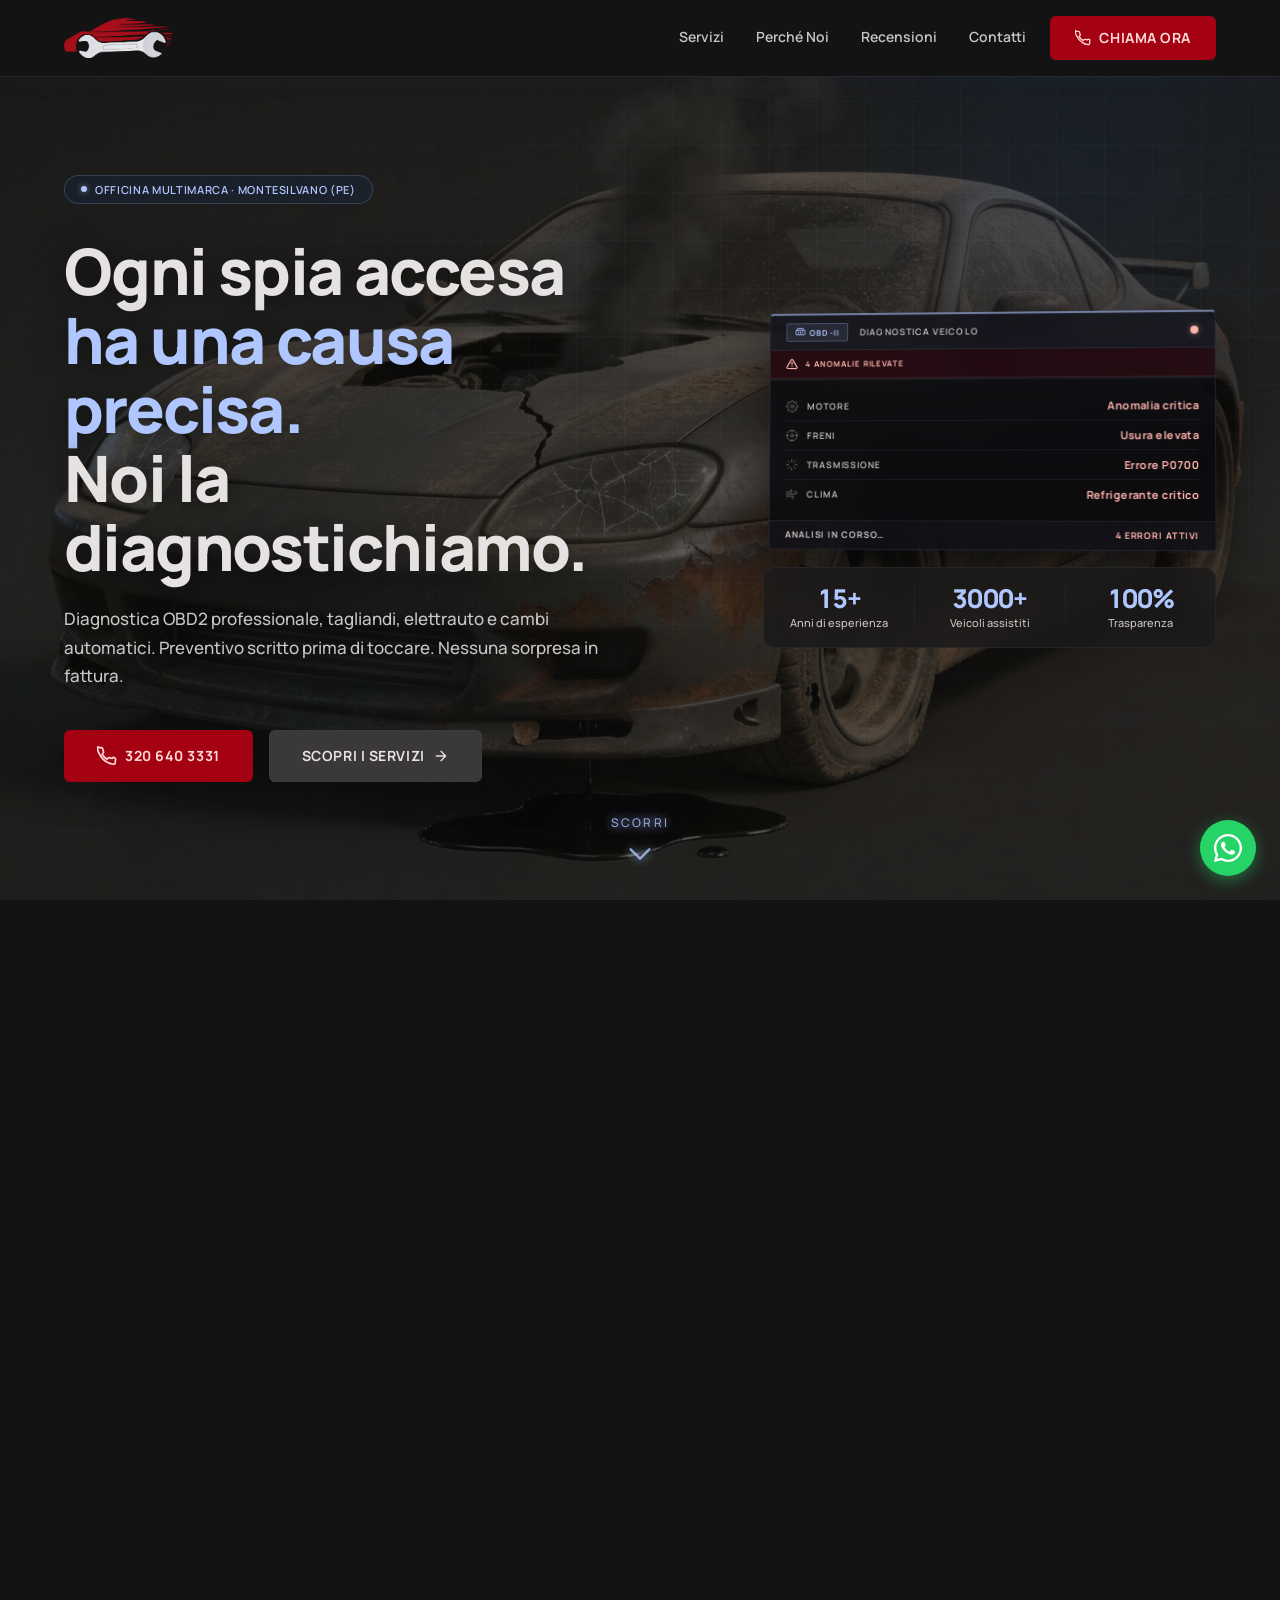
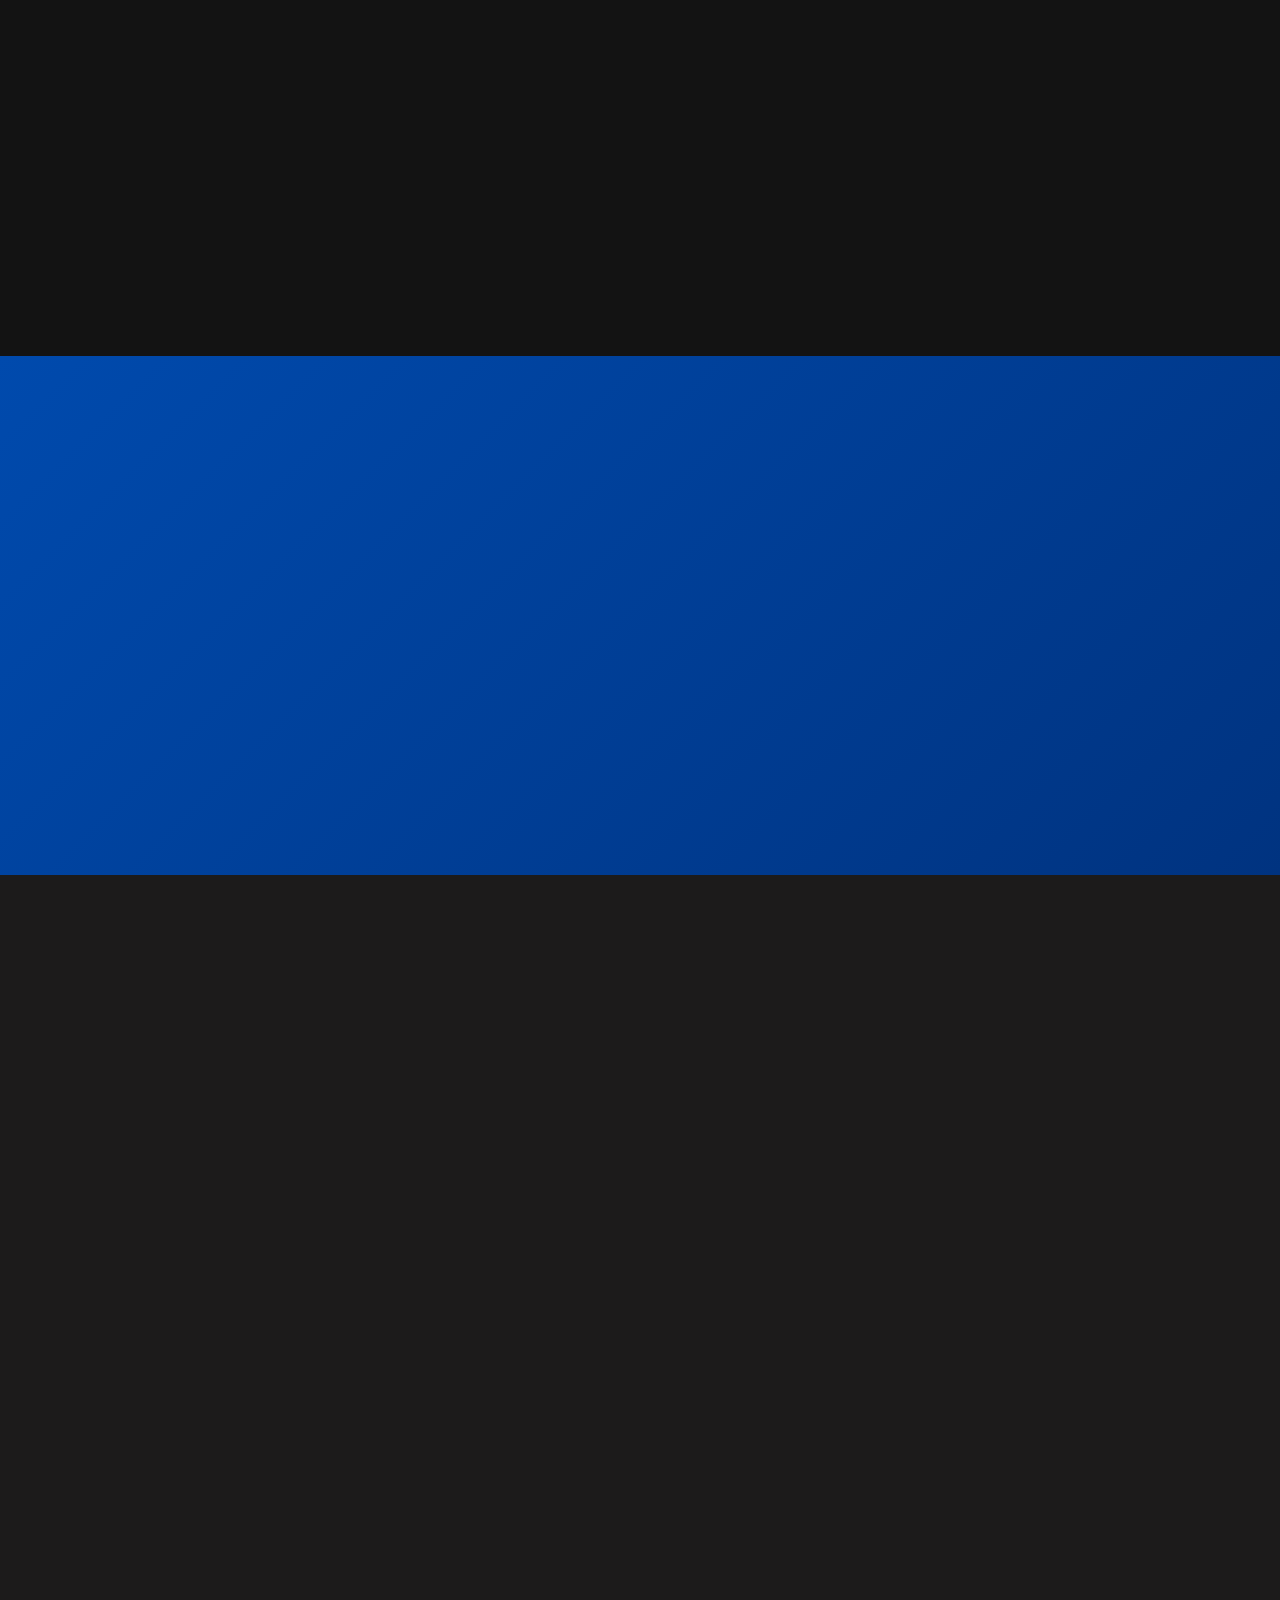
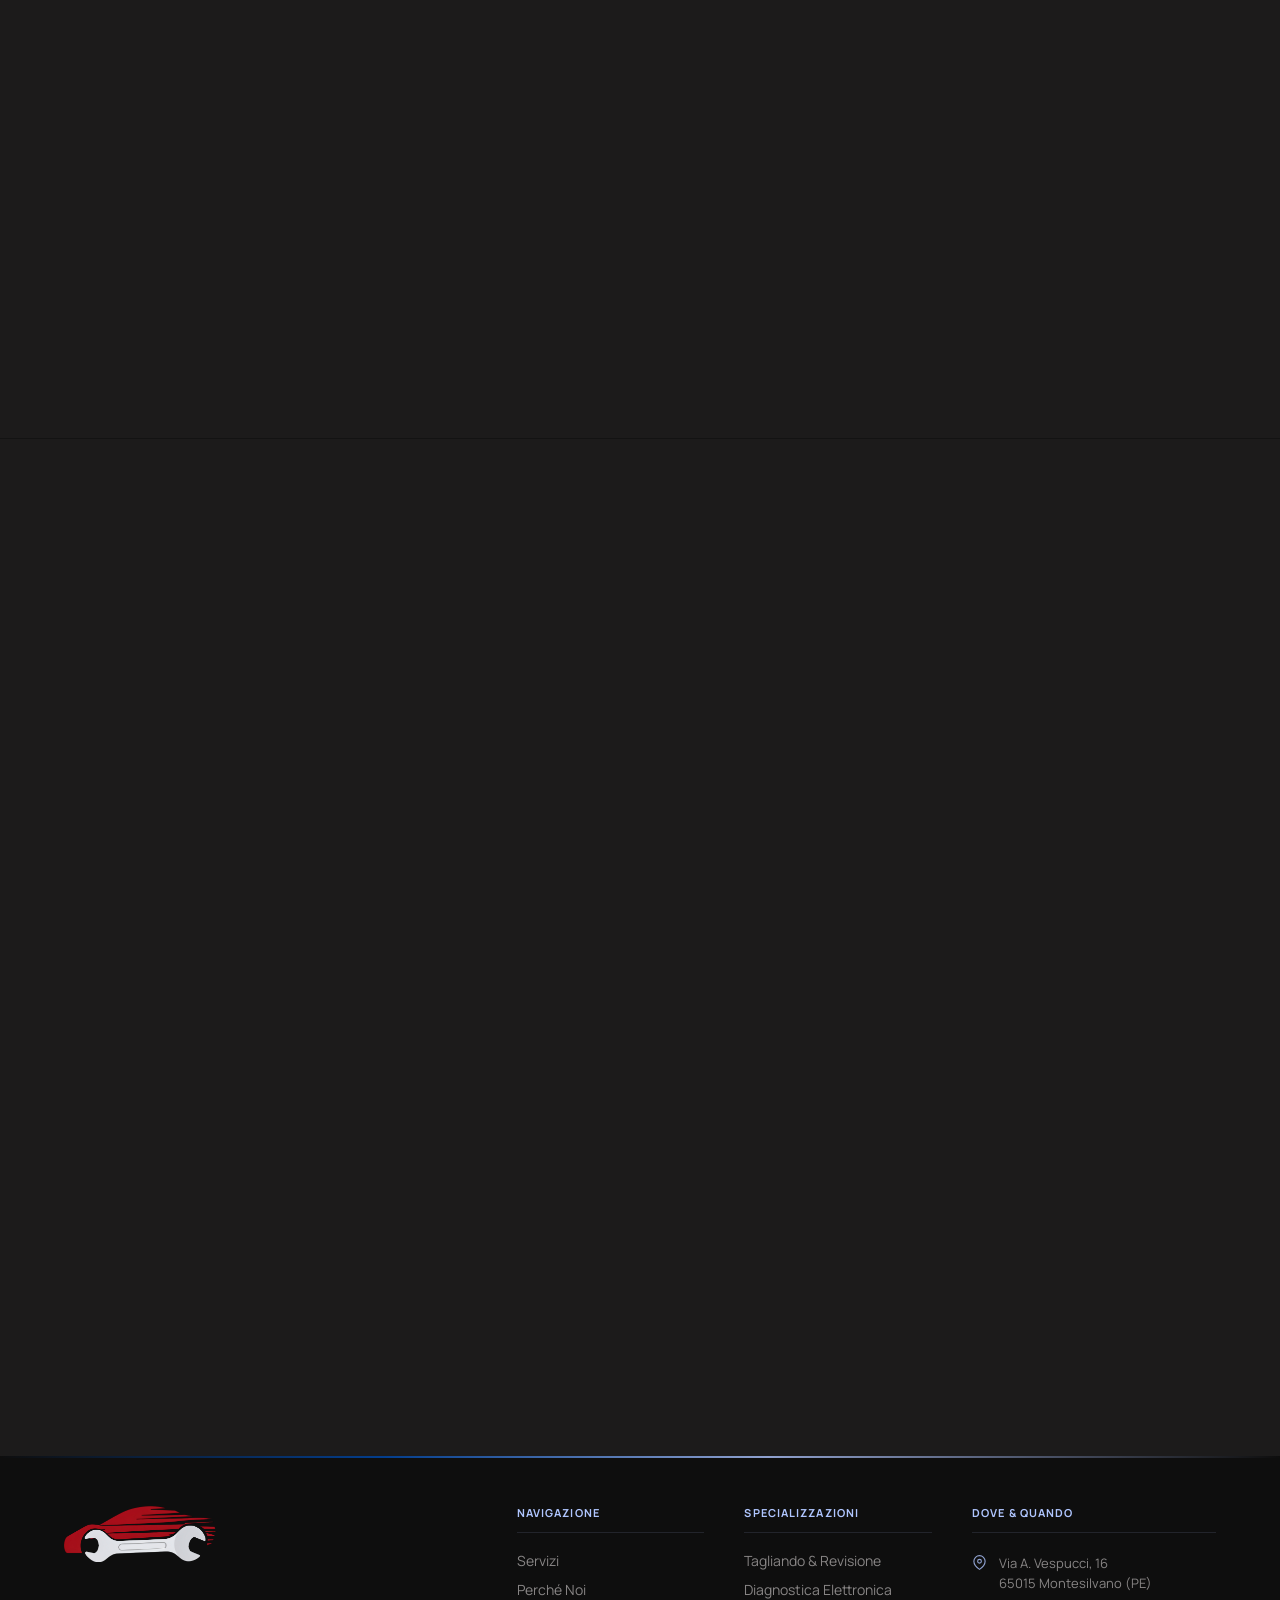
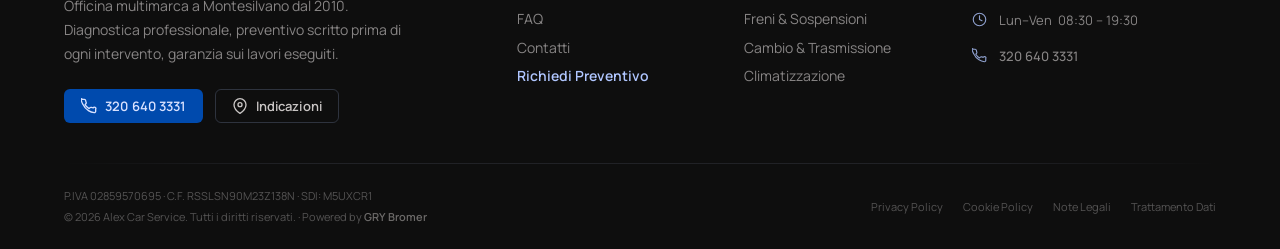
==== commit 93367301: "new scroll animation" ====
--- a/index.html
+++ b/index.html
@@ -5,11 +5,12 @@
   <meta name="viewport" content="width=device-width, initial-scale=1.0" />
   <meta name="description" content="Officina Alex Car Service – Diagnosi elettronica, tagliandi multimarca, aria condizionata e molto altro a Montesilvano (PE). Chiamaci al 320 640 3331." />
   <title>Alex Car Service – Officina a Montesilvano</title>
+  <link rel="icon" type="image/x-icon" href="imgs/favicon.ico" />
   <link rel="preconnect" href="https://fonts.googleapis.com" />
   <link rel="preconnect" href="https://fonts.gstatic.com" crossorigin />
   <link href="https://fonts.googleapis.com/css2?family=Manrope:wght@400;500;600;700;800&display=swap" rel="stylesheet" />
   <link rel="stylesheet" href="style.css" />
-  <link rel="preload" href="brand_assets/frames/ezgif-frame-001.jpg" as="image" fetchpriority="high" />
+  <link rel="preload" href="frames/frame_0001.png" as="image" fetchpriority="high" />
   <script src="script.js" defer></script>
 </head>
 <body class="no-scroll">
@@ -185,7 +186,9 @@
 
       <div class="hero-scroll-cue" aria-hidden="true">
         <span class="scroll-label">Scorri</span>
-        <div class="scroll-line"></div>
+        <svg class="scroll-arrow" viewBox="0 0 24 24" fill="none" xmlns="http://www.w3.org/2000/svg">
+          <polyline points="4 8 12 16 20 8" stroke="rgba(176,198,255,0.8)" stroke-width="2" stroke-linecap="round" stroke-linejoin="round"/>
+        </svg>
       </div>
 
       <div class="hero-claim" id="hero-claim" aria-live="polite">
@@ -920,10 +923,10 @@
           <p>&copy; <span id="year"></span> Alex Car Service. Tutti i diritti riservati. &middot; Powered by <strong>GRY Bromer</strong></p>
         </div>
         <nav class="footer-legal-links" aria-label="Link legali">
-          <a href="#" class="footer-legal-link">Privacy Policy</a>
-          <a href="#" class="footer-legal-link">Cookie Policy</a>
-          <a href="#" class="footer-legal-link">Note Legali</a>
-          <a href="#" class="footer-legal-link">Trattamento Dati</a>
+          <a href="privacy.html" class="footer-legal-link">Privacy Policy</a>
+          <a href="cookie.html" class="footer-legal-link">Cookie Policy</a>
+          <a href="note-legali.html" class="footer-legal-link">Note Legali</a>
+          <a href="privacy.html#trattamento-dati" class="footer-legal-link">Trattamento Dati</a>
         </nav>
       </div>
 
--- a/style.css
+++ b/style.css
@@ -45,6 +45,10 @@
   --error:           #ffb4ab;
   --on-error:        #690005;
   --error-container: #93000a;
+
+  /* Interaction states */
+  --primary-container-hover:   #1a5cb8;
+  --secondary-container-hover: #c0021a;
 
   /* Shadows */
   --shadow-ambient:    0 0 32px rgba(0, 74, 173, 0.06);
@@ -170,7 +174,7 @@
   color: var(--on-primary-container);
 }
 .btn-primary:hover {
-  background: #1a5cb8;
+  background: var(--primary-container-hover);
   box-shadow: var(--shadow-hover);
 }
 .btn-primary:active { background: #003d92; }
@@ -191,7 +195,7 @@
   color: var(--on-secondary-container);
 }
 .btn-emergency:hover {
-  background: #c0021a;
+  background: var(--secondary-container-hover);
   box-shadow: 0 0 32px rgba(164, 2, 19, 0.3);
 }
 .btn-emergency:active { background: #8a010f; }
@@ -594,7 +598,7 @@
 ══════════════════════════════════════ */
 /* ─── Hero scroll-wrapper: provides the scroll distance for the pin ─── */
 .hero-scroll-wrapper {
-  height: 300vh; /* 100vh visible + 200vh of scroll travel */
+  height: 400vh; /* 100vh visible + 300vh of scroll travel */
   position: relative;
 }
 
@@ -624,6 +628,9 @@
   height: 100%;
   display: block;
   pointer-events: none;
+  background-image: url('imgs/car_fallback.png');
+  background-size: cover;
+  background-position: center;
 }
 
 /* Dark overlay above video, keeps text legible; fades with scroll */
@@ -919,28 +926,35 @@
   align-items: center;
   gap: var(--sp-2);
   transition: opacity 0.4s ease;
+  filter: drop-shadow(0 0 6px rgba(176, 198, 255, 0.35));
+  animation: scrollGlow 3s ease-in-out infinite;
 }
 .hero-scroll-cue.hidden {
   opacity: 0;
   pointer-events: none;
 }
 .scroll-label {
-  font-size: 0.625rem;
-  letter-spacing: 0.15em;
+  font-size: 0.75rem;
+  letter-spacing: 0.18em;
   text-transform: uppercase;
-  color: rgba(176, 198, 255, 0.5);
+  color: rgba(176, 198, 255, 0.8);
   font-weight: 500;
-}
-.scroll-line {
-  width: 1px; height: 48px;
-  background: linear-gradient(to bottom, transparent, rgba(176, 198, 255, 0.4), transparent);
+  text-shadow: 0 0 10px rgba(176, 198, 255, 0.6), 0 0 20px rgba(176, 198, 255, 0.3);
+}
+.scroll-arrow {
+  width: 28px; height: 28px;
+  filter: drop-shadow(0 0 4px rgba(176, 198, 255, 0.6));
   animation: scrollCue 2s ease-in-out infinite;
 }
 @keyframes scrollCue {
-  0%, 100% { opacity: 0.3; transform: scaleY(0.6) translateY(-4px); }
-  50% { opacity: 1; transform: scaleY(1) translateY(4px); }
-}
-@media (prefers-reduced-motion: reduce) { .scroll-line { animation: none; opacity: 0.4; } }
+  0%, 100% { opacity: 0.4; transform: translateY(-4px); }
+  50% { opacity: 1; transform: translateY(4px); }
+}
+@keyframes scrollGlow {
+  0%, 100% { filter: drop-shadow(0 0 5px rgba(176, 198, 255, 0.3)); }
+  50% { filter: drop-shadow(0 0 12px rgba(176, 198, 255, 0.6)); }
+}
+@media (prefers-reduced-motion: reduce) { .scroll-line { animation: none; opacity: 0.4; } .hero-scroll-cue { animation: none; filter: none; } }
 
 /* Hero claim — appears at animation end */
 .hero-claim {
@@ -1635,7 +1649,7 @@
   border: 1px solid transparent;
 }
 .footer-cta-btn:hover {
-  background: #1a5cb8;
+  background: var(--primary-container-hover);
   color: var(--on-primary-container);
   transform: translateY(-1px);
   box-shadow: var(--shadow-hover);
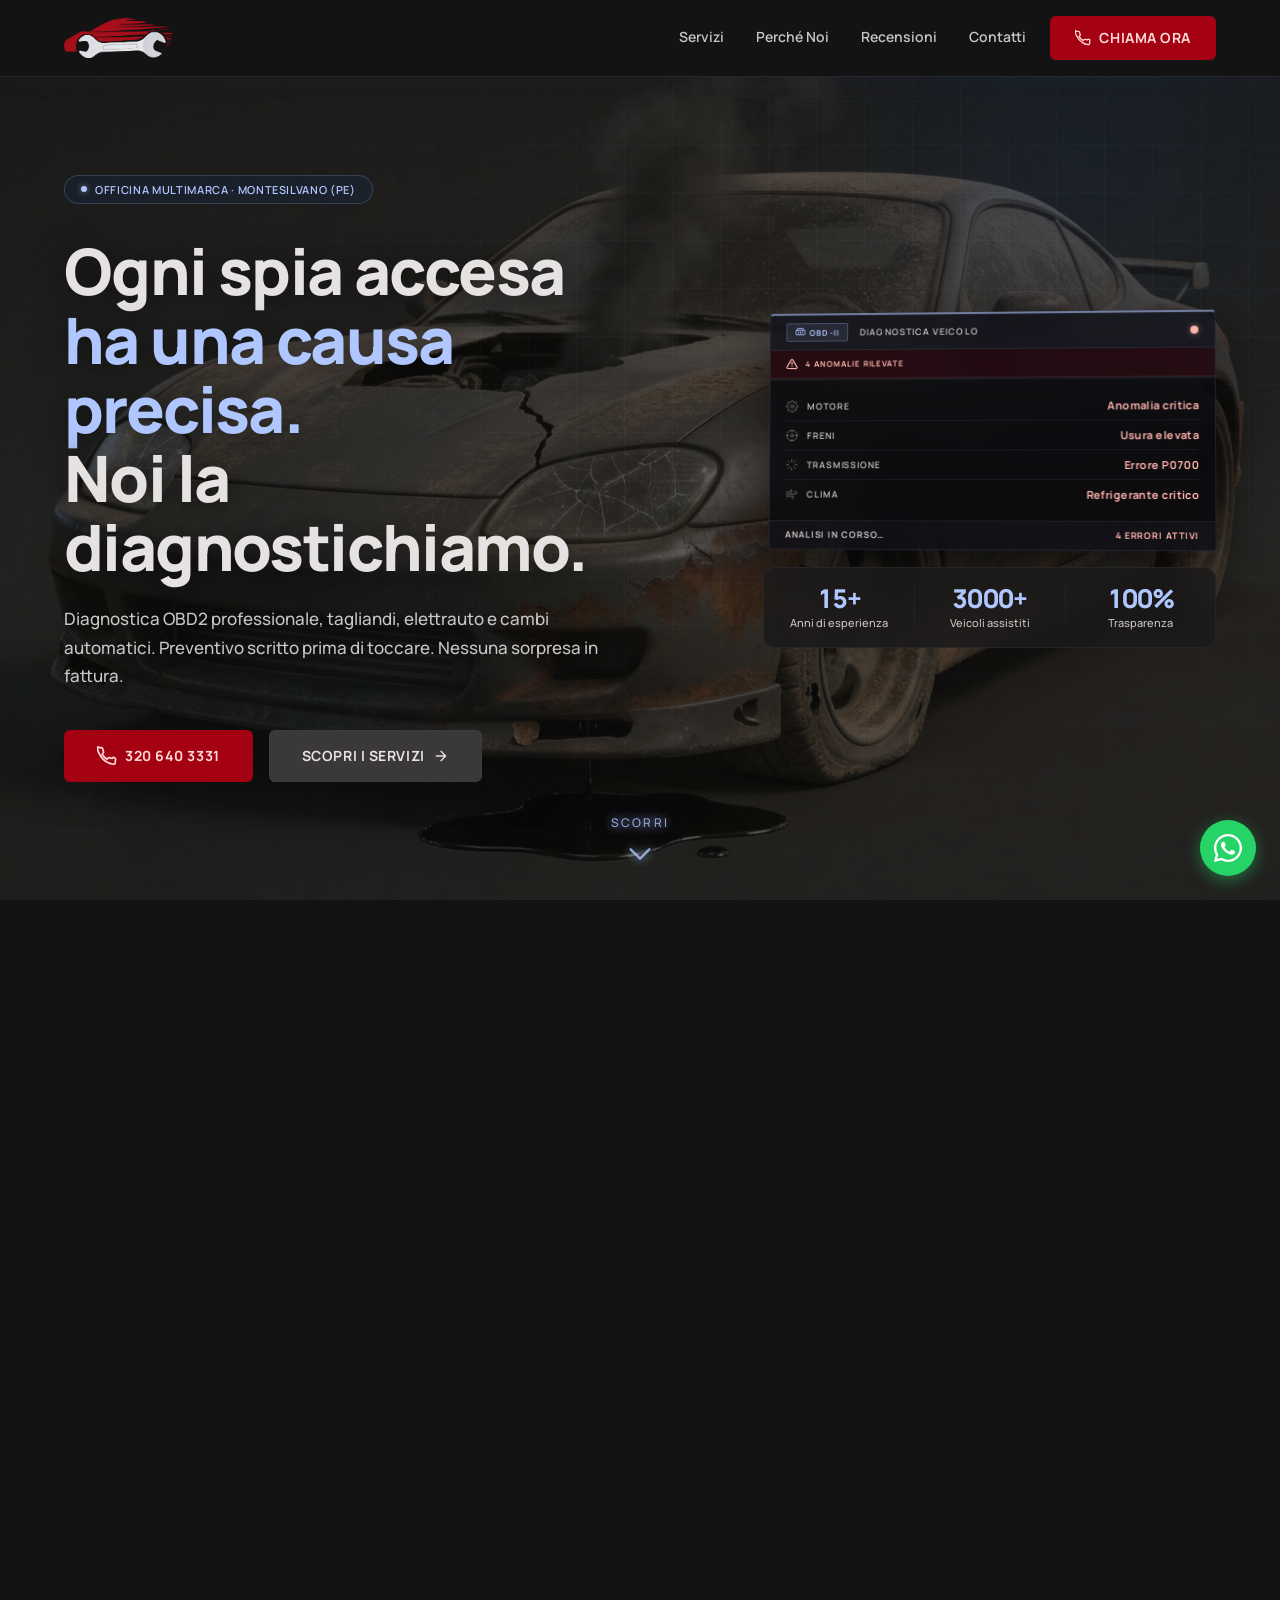
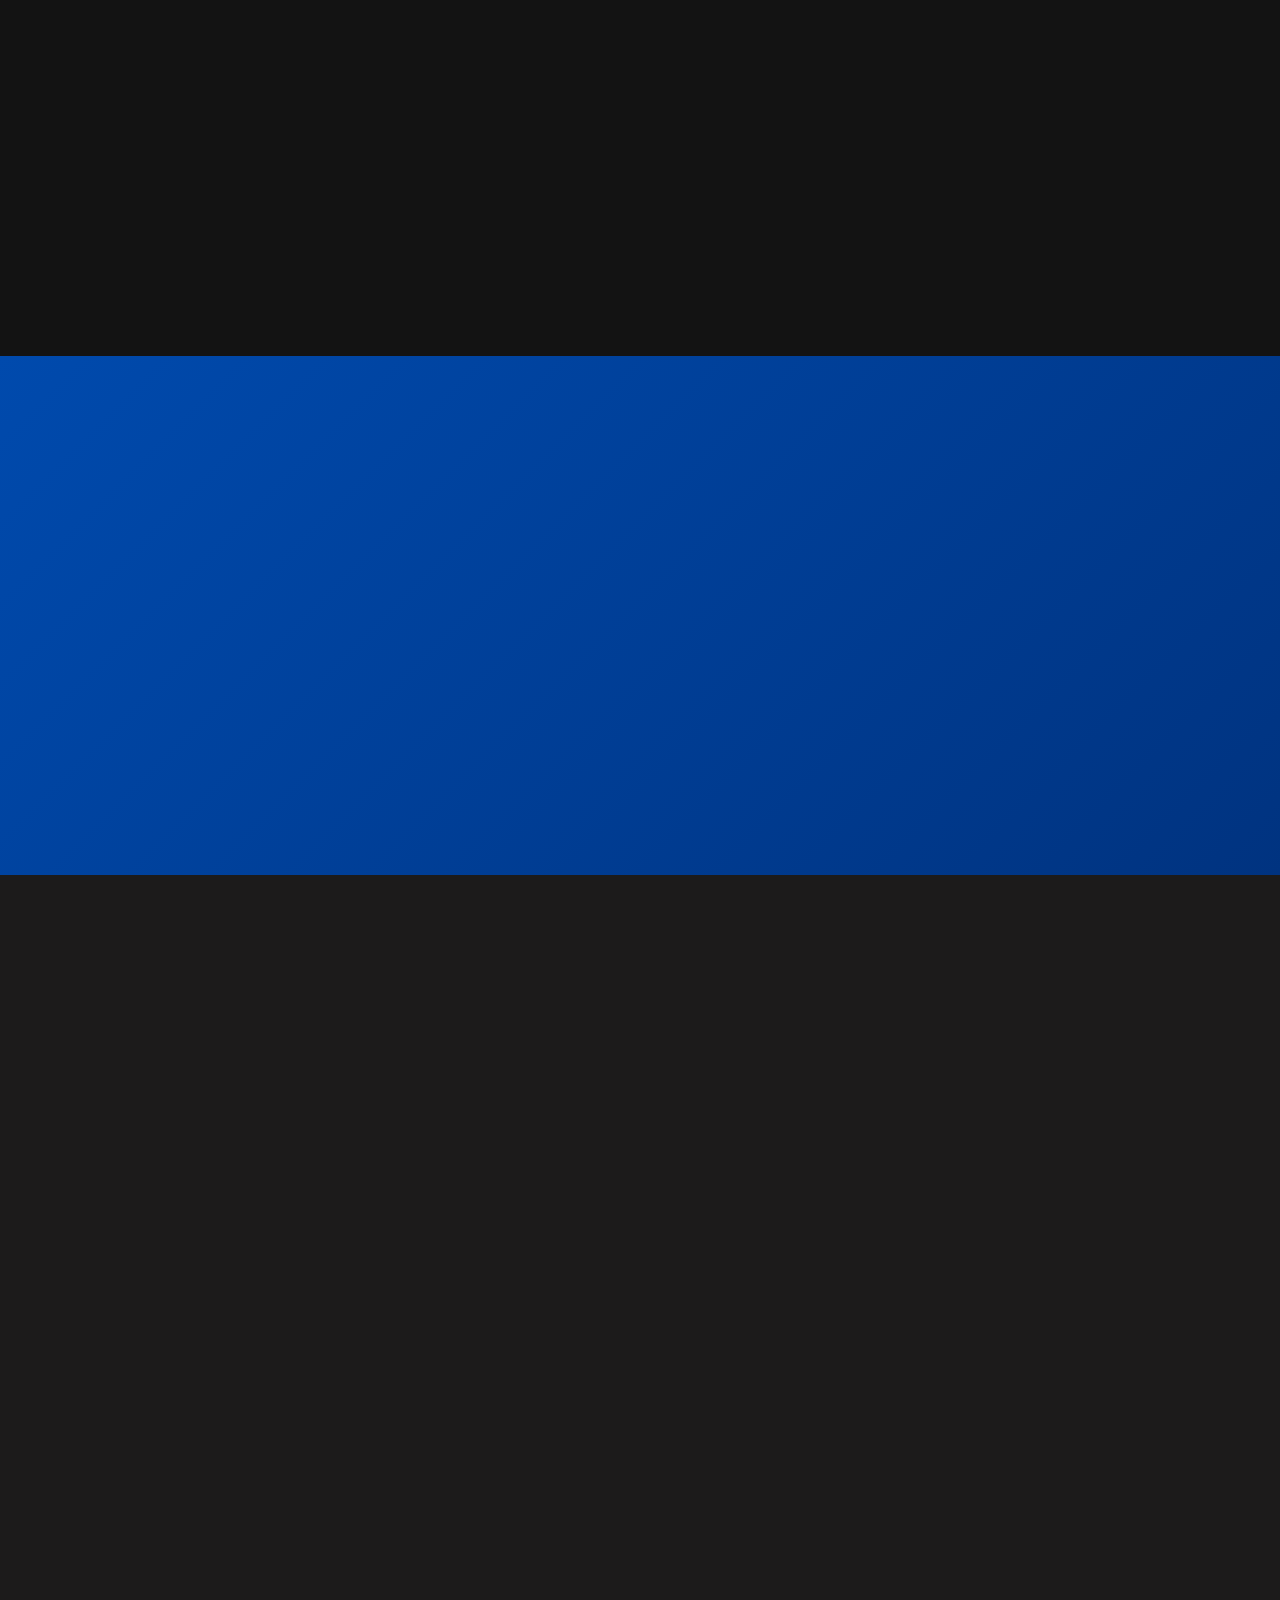
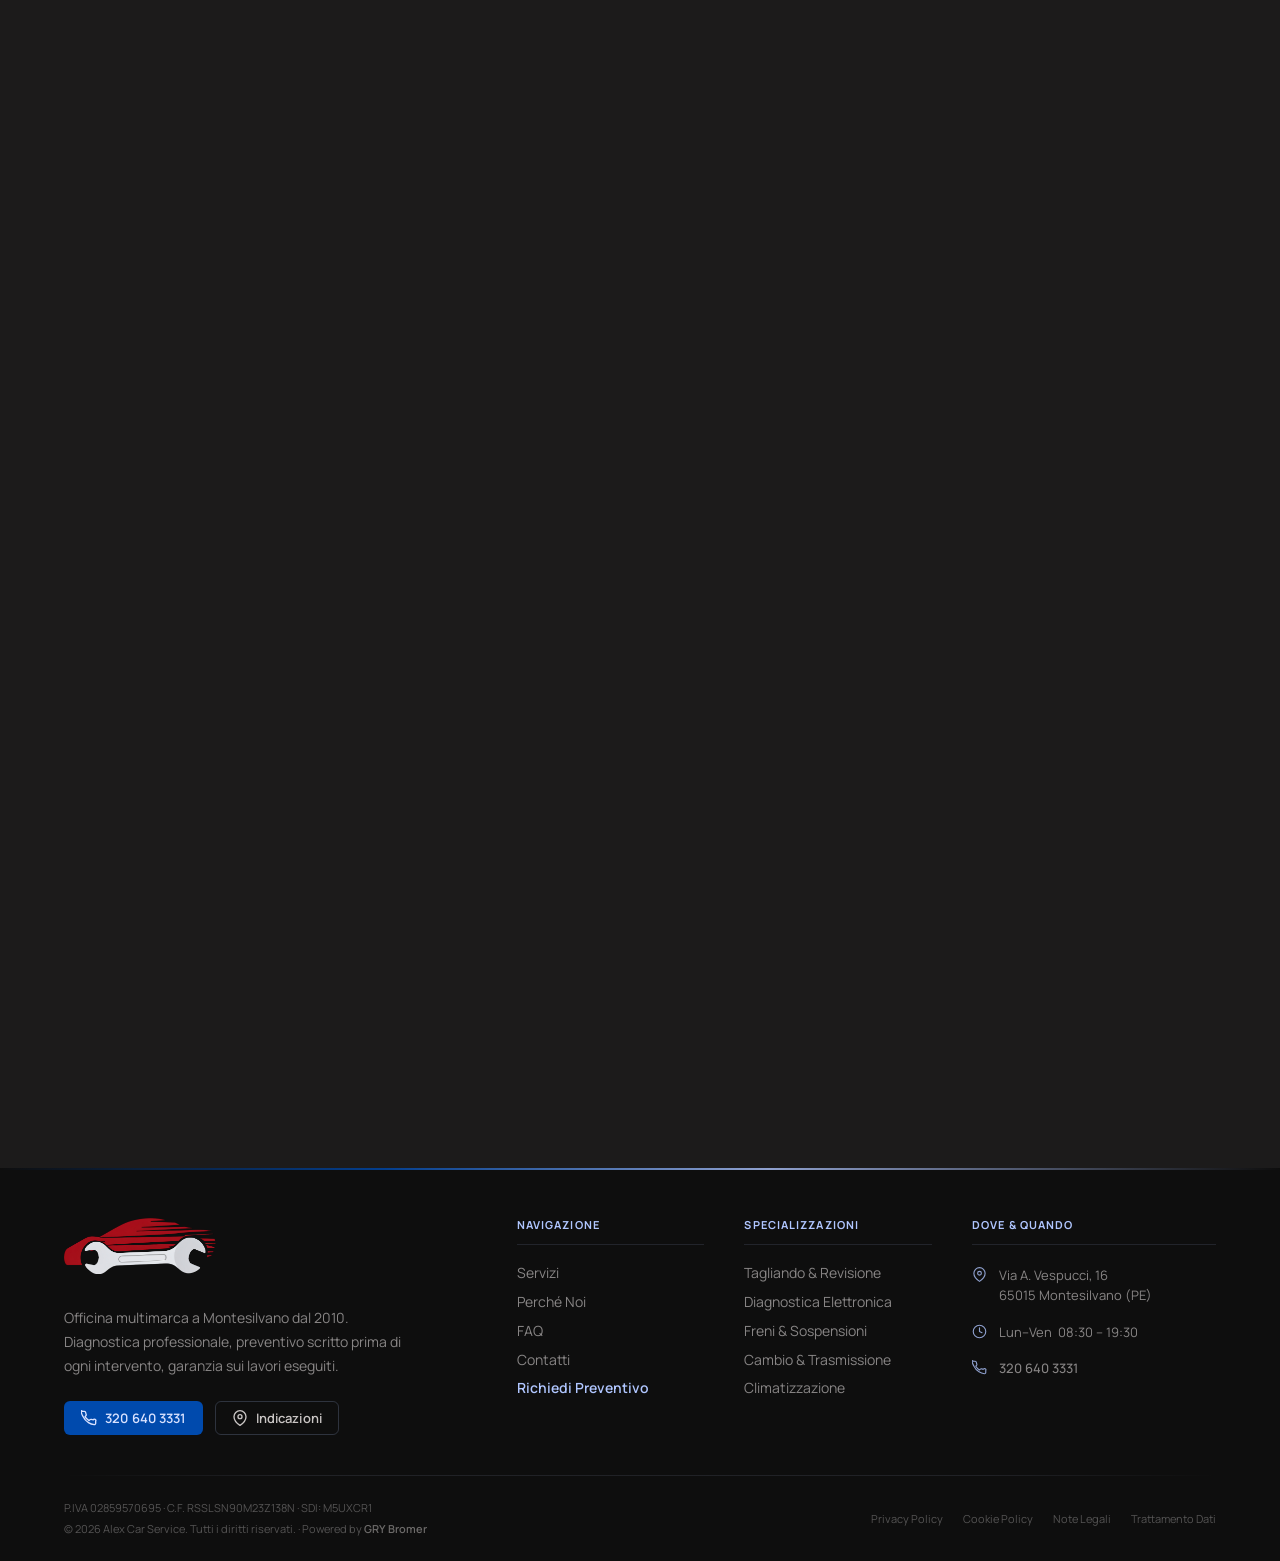
==== commit a4675332: "change email" ====
--- a/index.html
+++ b/index.html
@@ -682,7 +682,7 @@
                 </div>
                 <div>
                   <p class="contact-label">Email</p>
-                  <a href="mailto:info.alexcarservice@gmail.com" class="contact-value">info.alexcarservice@gmail.com</a>
+                  <a href="mailto:info.preventivialexcarservice@gmail.com" class="contact-value">info.preventivialexcarservice@gmail.com</a>
                 </div>
               </div>
 
@@ -759,7 +759,7 @@
         </div>
         <div class="form-block reveal">
           <!-- Sostituisci PLACEHOLDER_FORMSPREE_ID con il tuo ID da https://formspree.io -->
-          <form id="contact-form" class="contact-form" action="https://formspree.io/f/PLACEHOLDER_FORMSPREE_ID" method="POST" novalidate>
+          <form id="contact-form" class="contact-form" action="https://formspree.io/f/xjgjggwl" method="POST" novalidate>
             <div class="form-row">
               <div class="form-field" id="ff-name">
                 <label for="cf-name">Nome e cognome <span class="required-star" aria-hidden="true">*</span></label>
--- a/style.css
+++ b/style.css
@@ -1448,7 +1448,7 @@
   grid-template-columns: 1fr;
   gap: var(--sp-8);
 }
-@media (min-width: 1024px) { .contact-grid { grid-template-columns: 5fr 7fr; } }
+@media (min-width: 1024px) { .contact-grid { grid-template-columns: 7fr 5fr; } }
 
 .contact-info {
   display: flex;
@@ -1532,12 +1532,12 @@
 }
 
 /* Map placeholder */
-.map-container { min-height: 360px; border-radius: var(--radius-lg); overflow: hidden; }
-.map-iframe { display: block; width: 100%; height: 100%; min-height: 360px; border: 0; }
+.map-container { border-radius: var(--radius-lg); overflow: hidden; height: 100%; }
+.map-iframe { display: block; width: 100%; height: 100%; border: 0; }
 
 .map-placeholder {
   height: 100%;
-  min-height: 360px;
+
   background: var(--surface-container);
   border-radius: var(--radius-lg);
   display: flex;
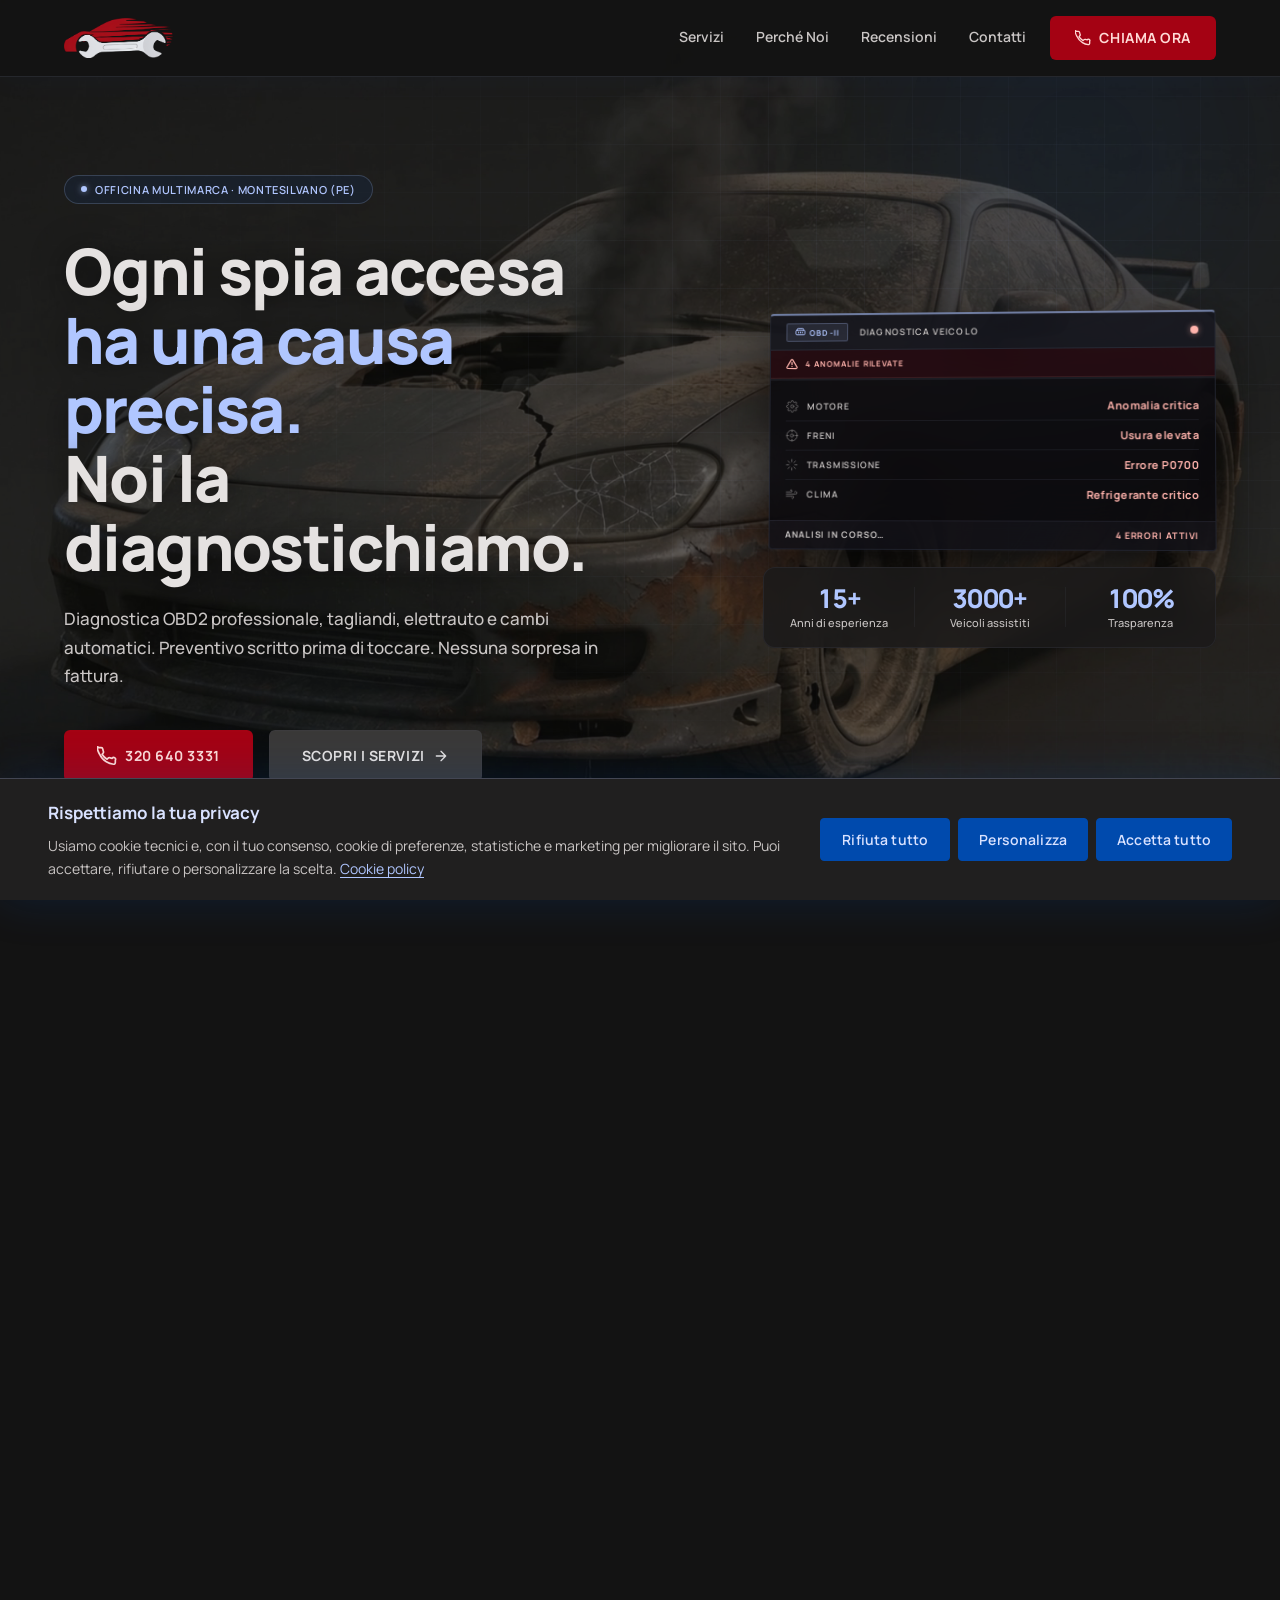
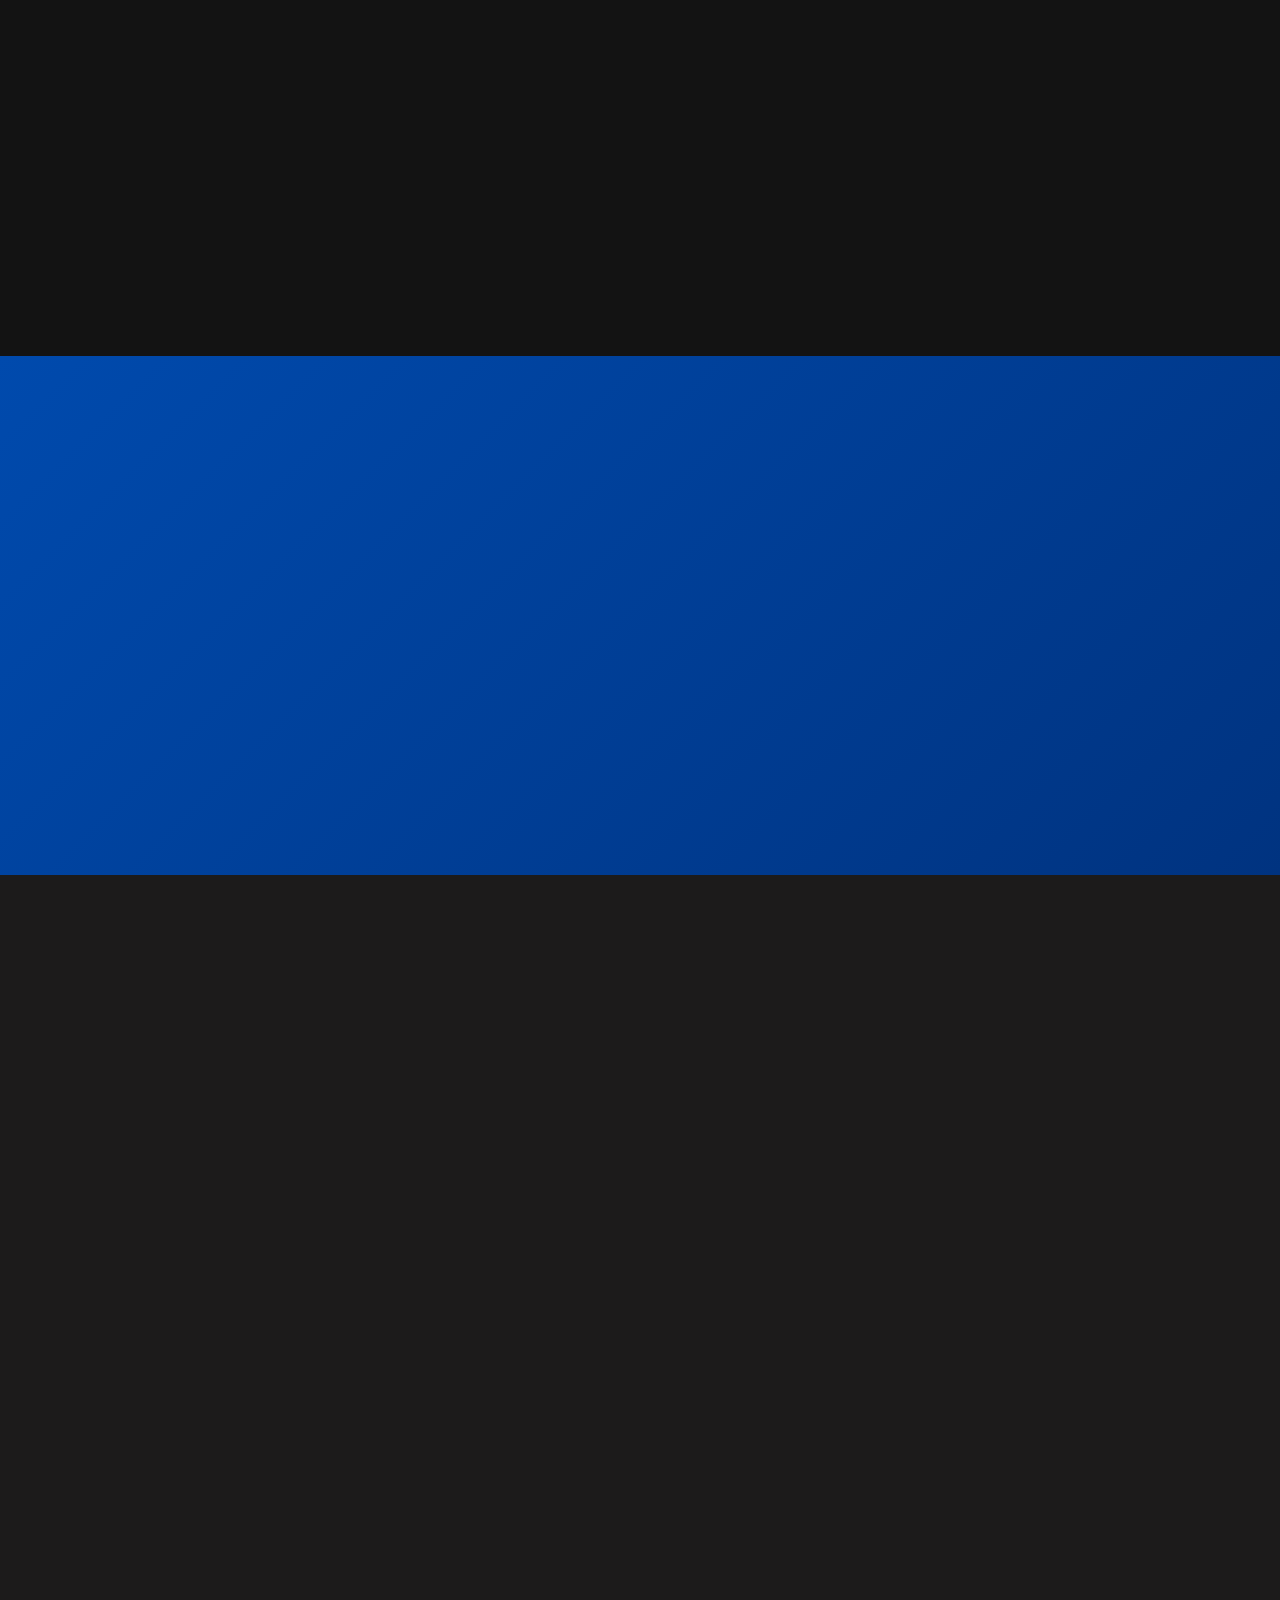
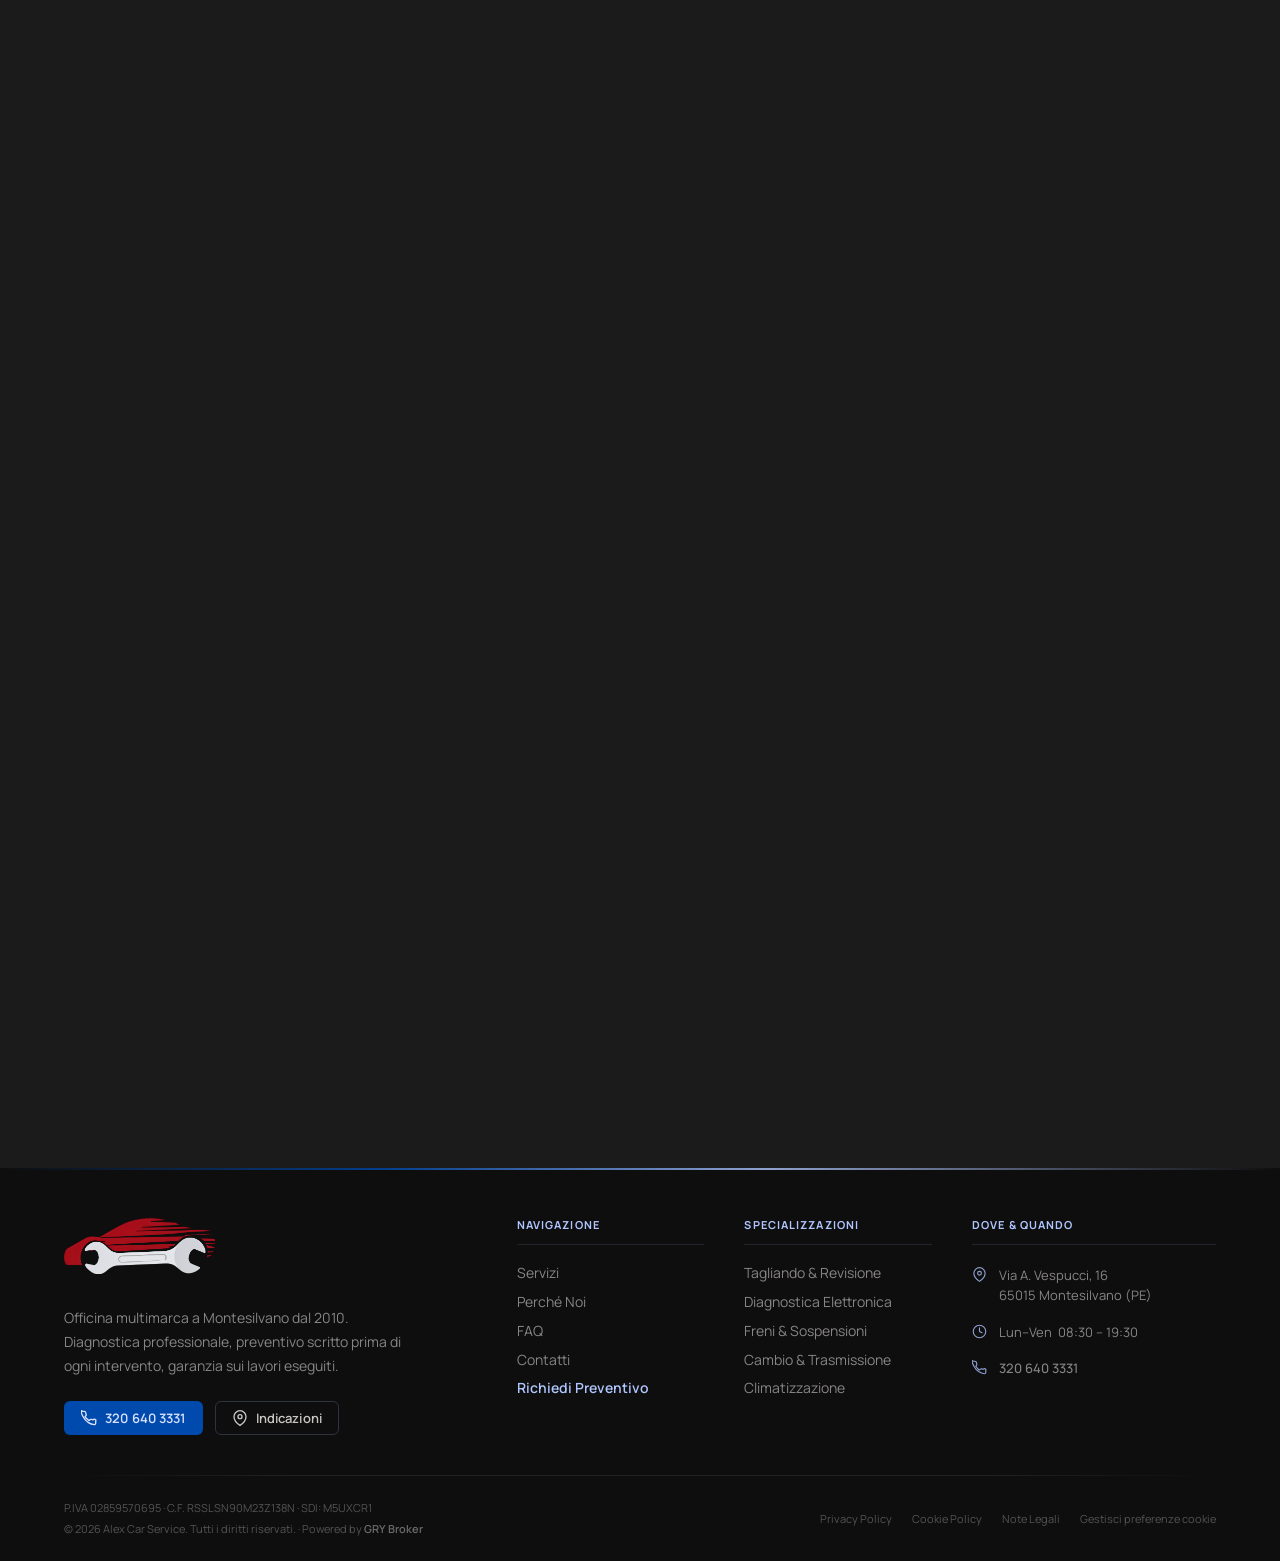
==== commit ff8d75c6: "add GDPR cookie banner and refresh legal pages - new cookie-banner.js + cookie-banner.css (banner + " ====
--- a/index.html
+++ b/index.html
@@ -10,8 +10,10 @@
   <link rel="preconnect" href="https://fonts.gstatic.com" crossorigin />
   <link href="https://fonts.googleapis.com/css2?family=Manrope:wght@400;500;600;700;800&display=swap" rel="stylesheet" />
   <link rel="stylesheet" href="style.css" />
+  <link rel="stylesheet" href="cookie-banner.css" />
   <link rel="preload" href="frames/frame_0001.png" as="image" fetchpriority="high" />
   <script src="script.js" defer></script>
+  <script src="cookie-banner.js" defer></script>
 </head>
 <body class="no-scroll">
 <noscript><style>body { overflow: auto !important; }</style></noscript>
@@ -920,13 +922,13 @@
       <div class="footer-bottom">
         <div class="footer-bottom-meta">
           <p>P.IVA 02859570695 &middot; C.F. RSSLSN90M23Z138N &middot; SDI: M5UXCR1</p>
-          <p>&copy; <span id="year"></span> Alex Car Service. Tutti i diritti riservati. &middot; Powered by <strong>GRY Bromer</strong></p>
+          <p>&copy; <span id="year"></span> Alex Car Service. Tutti i diritti riservati. &middot; Powered by <strong>GRY Broker</strong></p>
         </div>
         <nav class="footer-legal-links" aria-label="Link legali">
           <a href="privacy.html" class="footer-legal-link">Privacy Policy</a>
           <a href="cookie.html" class="footer-legal-link">Cookie Policy</a>
           <a href="note-legali.html" class="footer-legal-link">Note Legali</a>
-          <a href="privacy.html#trattamento-dati" class="footer-legal-link">Trattamento Dati</a>
+          <a href="#" class="footer-legal-link" onclick="event.preventDefault(); window.__openCookiePreferences && window.__openCookiePreferences();">Gestisci preferenze cookie</a>
         </nav>
       </div>
 
@@ -940,5 +942,15 @@
     </svg>
   </a>
 
+<script>
+window.addEventListener('DOMContentLoaded', function () {
+  if (window.CookieBanner) {
+    window.CookieBanner.init({
+      policyUrl: 'cookie.html',
+      version: '1'
+    });
+  }
+});
+</script>
 </body>
 </html>
--- a/style.css
+++ b/style.css
@@ -2049,6 +2049,13 @@
 ══════════════════════════════════════ */
 @media (max-width: 1024px) {
   .hero-visual { display: none; }
+  /* Collapse the 400vh scroll travel — the frame animation is disabled
+     on mobile/tablet, so .hero-canvas just shows car_fallback.png via CSS. */
+  .hero-scroll-wrapper { height: auto; }
+  /* The body ships with .no-scroll to lock the page until the desktop hero
+     animation completes. Without the animation here, the lock would strand
+     the user on the hero — neutralise it. */
+  .no-scroll { overflow: auto; }
 }
 @media (max-width: 767px) {
   .hero { padding-top: calc(68px + var(--sp-10)); }
@@ -2066,6 +2073,10 @@
     overflow-wrap: break-word;
   }
   .hero-claim-text { font-size: 2rem; }
+
+  /* Contact card: dial down text for narrow screens */
+  .contact-card .contact-value { font-size: 0.875rem; }
+  .contact-card .contact-label { font-size: 0.625rem; }
 }
 
 /* ─── WhatsApp Floating Button ─── */
--- a/cookie-banner.css
+++ b/cookie-banner.css
@@ -0,0 +1,247 @@
+/*
+ * Cookie banner — Alex Car Service brand overrides
+ * Selettori basati su data-cookie-banner="..." espositi da cookie-banner.js.
+ * Tre azioni (reject / customize / accept) condividono lo stesso stile per
+ * pari prominenza richiesta dalle Linee guida Garante 2021.
+ */
+
+[data-cookie-banner="root"] {
+  --cb-bg: var(--surface-container, #201f1f);
+  --cb-bg-elevated: var(--surface-container-high, #2b2a29);
+  --cb-bg-overlay: rgba(0, 0, 0, 0.72);
+  --cb-text: var(--on-surface, #e5e2e1);
+  --cb-text-muted: var(--on-surface-variant, #c9c5c4);
+  --cb-border: var(--outline-variant, #434653);
+  --cb-primary: var(--primary-container, #004aad);
+  --cb-primary-on: var(--on-primary-container, #d9e2ff);
+  --cb-primary-hover: var(--primary-container-hover, #1a5cb8);
+  --cb-link: var(--primary, #b0c6ff);
+  --cb-radius: 8px;
+  --cb-radius-sm: 4px;
+  --cb-shadow: 0 0 48px rgba(0, 74, 173, 0.2);
+  --cb-z-banner: 9000;
+  --cb-z-modal: 9100;
+
+  font-family: 'Manrope', system-ui, sans-serif;
+  color: var(--cb-text);
+  font-size: 0.9375rem;
+  line-height: 1.6;
+}
+
+/* ---- Banner (primo layer, fixed bottom) ---- */
+[data-cookie-banner="banner"] {
+  position: fixed;
+  inset: auto 0 0 0;
+  z-index: var(--cb-z-banner);
+  background: var(--cb-bg);
+  border-top: 1px solid var(--cb-border);
+  box-shadow: var(--cb-shadow);
+  padding: var(--sp-5, 1.25rem) clamp(1rem, 4vw, var(--sp-12, 3rem));
+  display: flex;
+  flex-wrap: wrap;
+  gap: var(--sp-4, 1rem) var(--sp-6, 1.5rem);
+  align-items: center;
+  justify-content: space-between;
+  animation: cb-slide-up 0.35s cubic-bezier(0.2, 0, 0, 1) both;
+}
+@keyframes cb-slide-up { from { transform: translateY(100%); } to { transform: translateY(0); } }
+
+[data-cookie-banner="content"] { flex: 1 1 320px; min-width: 0; }
+[data-cookie-banner="heading"] {
+  margin: 0 0 var(--sp-2, 0.5rem);
+  font-size: 1.0625rem;
+  font-weight: 700;
+  color: var(--on-primary-container, #d9e2ff);
+}
+[data-cookie-banner="text"] {
+  margin: 0;
+  font-size: 0.875rem;
+  font-weight: 400;
+  color: var(--cb-text-muted);
+  line-height: 1.65;
+}
+[data-cookie-banner="link"] {
+  color: var(--cb-link);
+  text-decoration: underline;
+  text-underline-offset: 3px;
+}
+
+/* ---- Actions: identical visual weight (compliance) ---- */
+[data-cookie-banner="actions"],
+[data-cookie-banner="modal-actions"] {
+  display: flex;
+  flex-wrap: wrap;
+  gap: var(--sp-2, 0.5rem);
+  align-items: center;
+}
+[data-cookie-banner="modal-actions"] { justify-content: flex-end; }
+
+[data-cookie-banner="action"] {
+  padding: 0.7rem 1.25rem;
+  font-family: inherit;
+  font-size: 0.875rem;
+  font-weight: 600;
+  letter-spacing: 0.01em;
+  color: var(--cb-primary-on);
+  background: var(--cb-primary);
+  border: 1px solid var(--cb-primary);
+  border-radius: var(--cb-radius-sm);
+  cursor: pointer;
+  min-width: 130px;
+  transition: background-color var(--motion-fast, 200ms ease), transform var(--motion-micro, 100ms ease);
+}
+[data-cookie-banner="action"]:hover { background: var(--cb-primary-hover); border-color: var(--cb-primary-hover); }
+[data-cookie-banner="action"]:active { transform: translateY(1px); }
+[data-cookie-banner="action"]:focus-visible { outline: 2px solid var(--cb-link); outline-offset: 2px; }
+
+/* ---- Modal (secondo layer / preferenze) ---- */
+[data-cookie-banner="modal"] {
+  position: fixed;
+  inset: 0;
+  z-index: var(--cb-z-modal);
+  background: var(--cb-bg-overlay);
+  display: flex;
+  align-items: center;
+  justify-content: center;
+  padding: 1rem;
+  animation: cb-fade-in 0.2s ease both;
+  backdrop-filter: blur(4px);
+  -webkit-backdrop-filter: blur(4px);
+}
+@keyframes cb-fade-in { from { opacity: 0; } to { opacity: 1; } }
+
+[data-cookie-banner="modal-content"] {
+  width: min(92vw, 600px);
+  max-height: 88vh;
+  display: flex;
+  flex-direction: column;
+  background: var(--cb-bg);
+  border: 1px solid var(--cb-border);
+  border-radius: var(--cb-radius);
+  box-shadow: var(--cb-shadow);
+  overflow: hidden;
+}
+
+[data-cookie-banner="modal-header"] {
+  display: flex;
+  align-items: center;
+  justify-content: space-between;
+  padding: var(--sp-5, 1.25rem) var(--sp-6, 1.5rem);
+  border-bottom: 1px solid var(--cb-border);
+}
+[data-cookie-banner="modal-title"] {
+  margin: 0;
+  font-size: 1.125rem;
+  font-weight: 700;
+  color: var(--on-primary-container, #d9e2ff);
+}
+[data-cookie-banner="modal-close"] {
+  background: transparent;
+  border: 1px solid var(--cb-border);
+  border-radius: var(--cb-radius-sm);
+  padding: 0.4rem 0.85rem;
+  font-family: inherit;
+  font-size: 0.75rem;
+  font-weight: 600;
+  color: var(--cb-text-muted);
+  cursor: pointer;
+  transition: color var(--motion-fast, 200ms ease), border-color var(--motion-fast, 200ms ease);
+}
+[data-cookie-banner="modal-close"]:hover {
+  color: var(--cb-text);
+  border-color: var(--cb-link);
+}
+
+[data-cookie-banner="categories"] {
+  flex: 1;
+  overflow-y: auto;
+  padding: var(--sp-4, 1rem) var(--sp-6, 1.5rem);
+  display: flex;
+  flex-direction: column;
+  gap: var(--sp-3, 0.75rem);
+}
+[data-cookie-banner="category"] {
+  border: 1px solid var(--cb-border);
+  border-radius: var(--cb-radius-sm);
+  padding: var(--sp-3, 0.75rem) var(--sp-4, 1rem);
+  background: var(--cb-bg-elevated);
+}
+[data-cookie-banner="category-header"] {
+  display: flex;
+  align-items: center;
+  justify-content: space-between;
+  gap: var(--sp-3, 0.75rem);
+}
+[data-cookie-banner="category-title"] {
+  font-weight: 600;
+  font-size: 0.9375rem;
+  color: var(--cb-text);
+}
+[data-cookie-banner="category-desc"] {
+  margin: var(--sp-2, 0.5rem) 0 0;
+  font-size: 0.8125rem;
+  color: var(--cb-text-muted);
+  line-height: 1.55;
+}
+
+[data-cookie-banner="toggle"] {
+  display: inline-flex;
+  align-items: center;
+  gap: var(--sp-2, 0.5rem);
+  cursor: pointer;
+  user-select: none;
+  font-size: 0.6875rem;
+  font-weight: 600;
+  letter-spacing: 0.04em;
+  text-transform: uppercase;
+  color: var(--cb-text-muted);
+}
+[data-cookie-banner="toggle-input"] {
+  appearance: none;
+  -webkit-appearance: none;
+  width: 36px;
+  height: 20px;
+  border-radius: 9999px;
+  background: var(--surface-bright, #3a3938);
+  position: relative;
+  cursor: pointer;
+  transition: background-color var(--motion-fast, 200ms ease);
+  margin: 0;
+  border: 1px solid var(--cb-border);
+}
+[data-cookie-banner="toggle-input"]::after {
+  content: '';
+  position: absolute;
+  top: 1px;
+  left: 1px;
+  width: 16px;
+  height: 16px;
+  border-radius: 9999px;
+  background: var(--on-surface-variant, #c9c5c4);
+  transition: transform var(--motion-fast, 200ms ease), background-color var(--motion-fast, 200ms ease);
+}
+[data-cookie-banner="toggle-input"]:checked { background: var(--cb-primary); border-color: var(--cb-primary); }
+[data-cookie-banner="toggle-input"]:checked::after { transform: translateX(16px); background: var(--cb-primary-on); }
+[data-cookie-banner="toggle-input"]:disabled { opacity: 0.5; cursor: not-allowed; }
+
+[data-cookie-banner="modal-actions"] {
+  padding: var(--sp-4, 1rem) var(--sp-6, 1.5rem);
+  border-top: 1px solid var(--cb-border);
+}
+
+[data-cookie-banner="modal-footer"] {
+  padding: var(--sp-3, 0.75rem) var(--sp-6, 1.5rem);
+  border-top: 1px solid var(--cb-border);
+  font-size: 0.8125rem;
+}
+
+@media (max-width: 560px) {
+  [data-cookie-banner="actions"],
+  [data-cookie-banner="modal-actions"] { width: 100%; }
+  [data-cookie-banner="action"] { flex: 1 1 100%; min-width: 0; }
+}
+
+@media (prefers-reduced-motion: reduce) {
+  [data-cookie-banner="banner"],
+  [data-cookie-banner="modal"] { animation: none; }
+}
